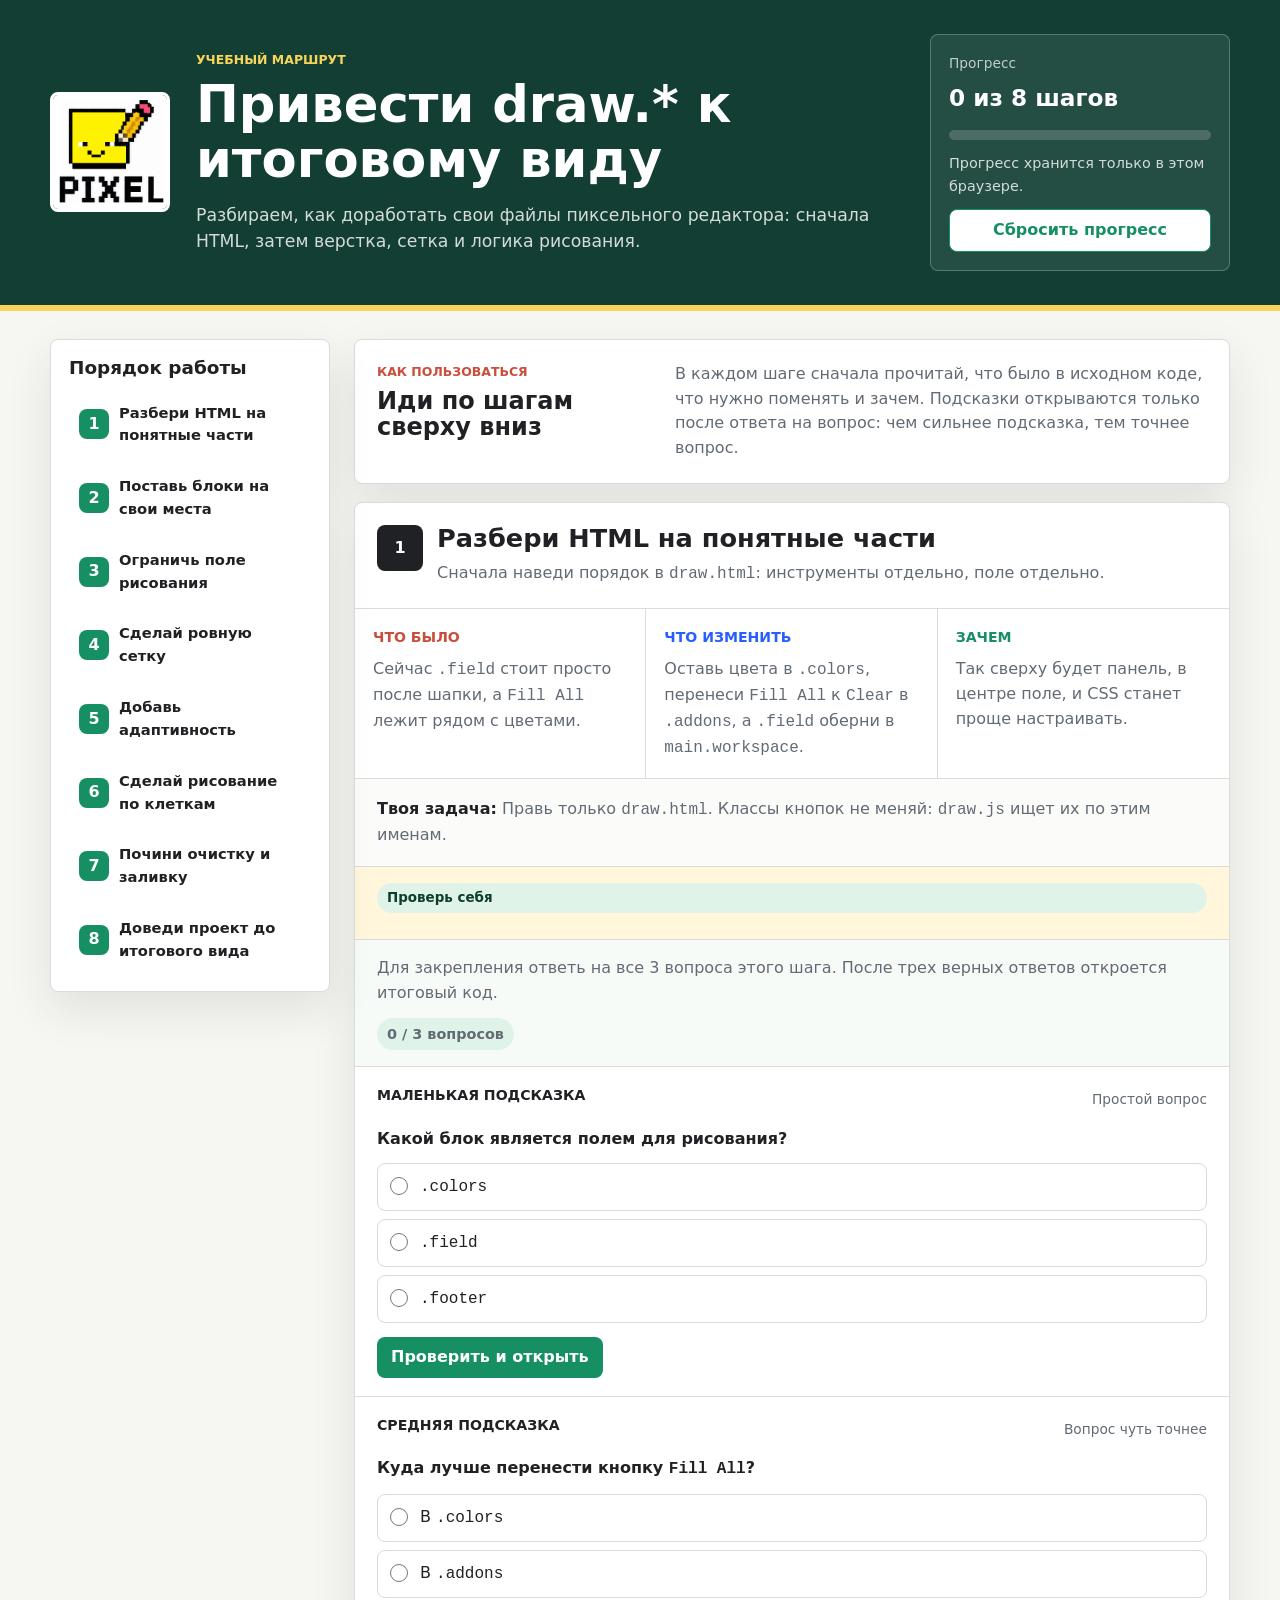
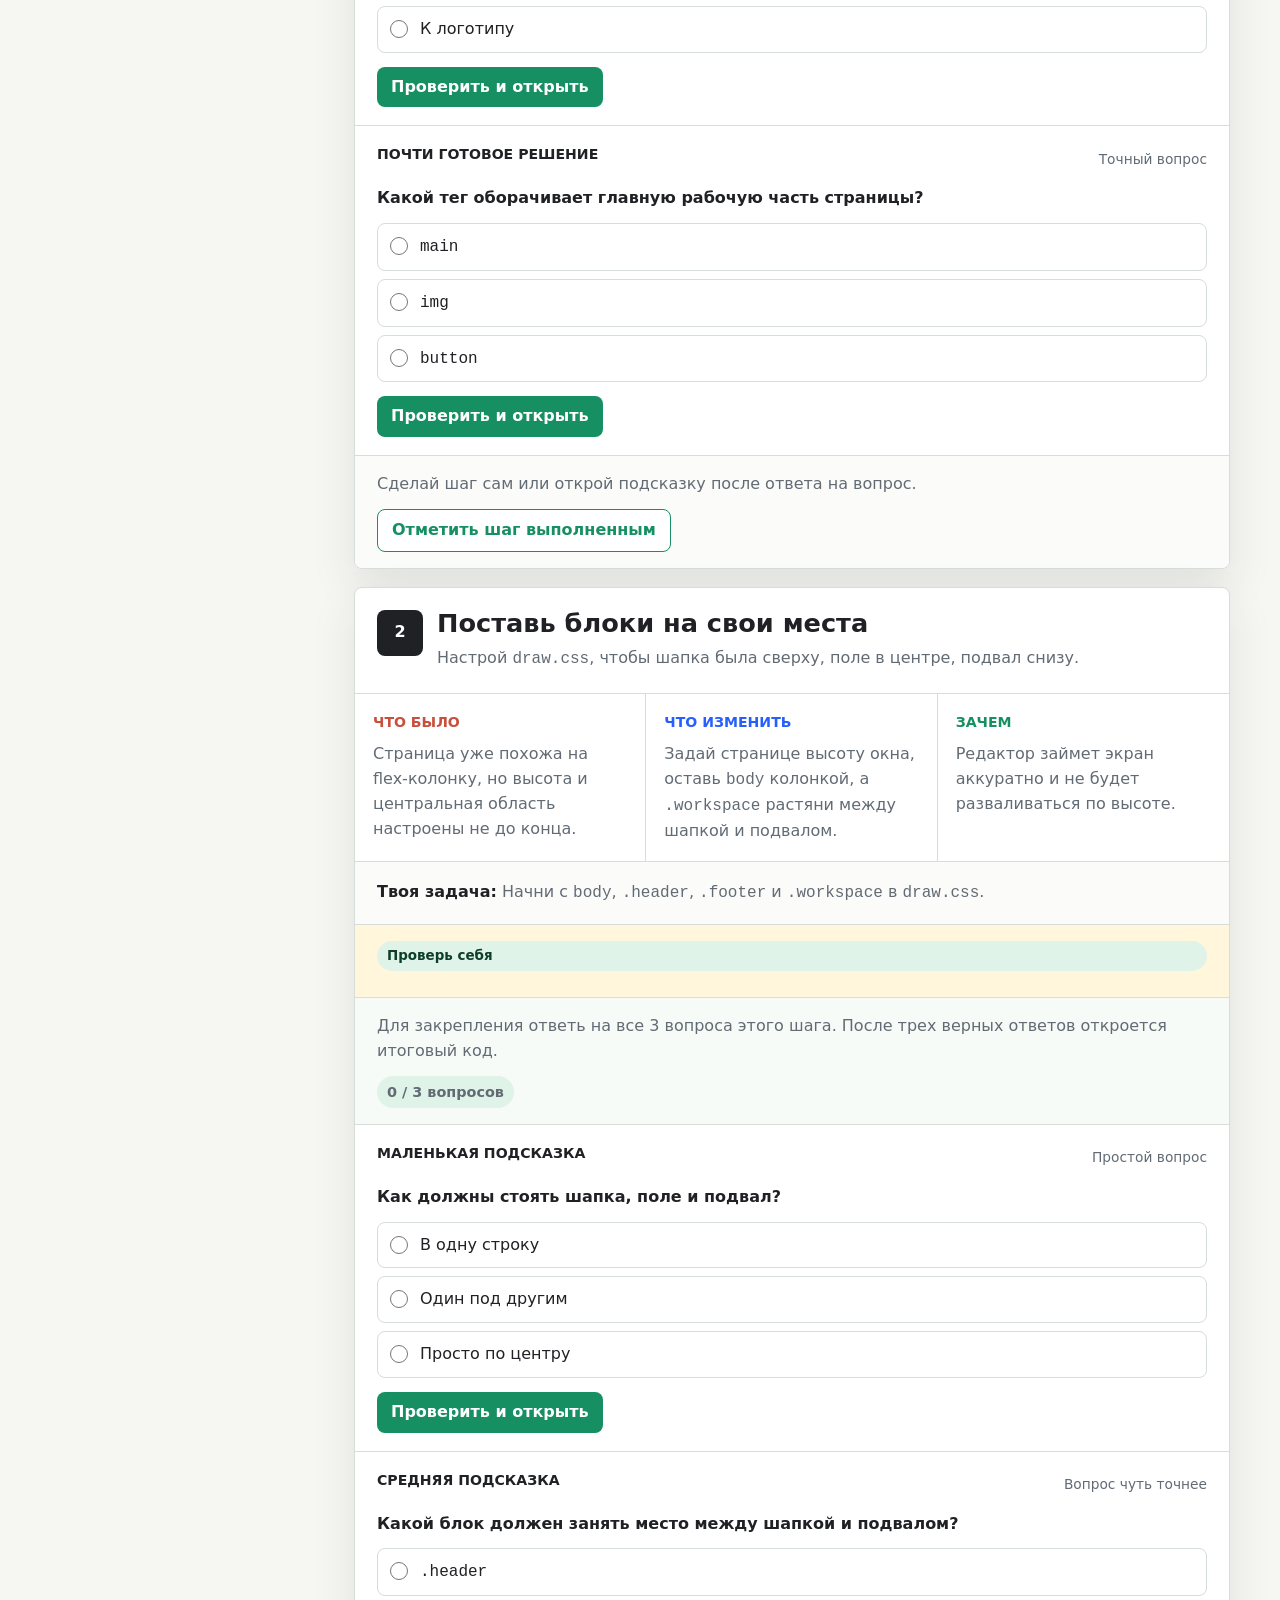
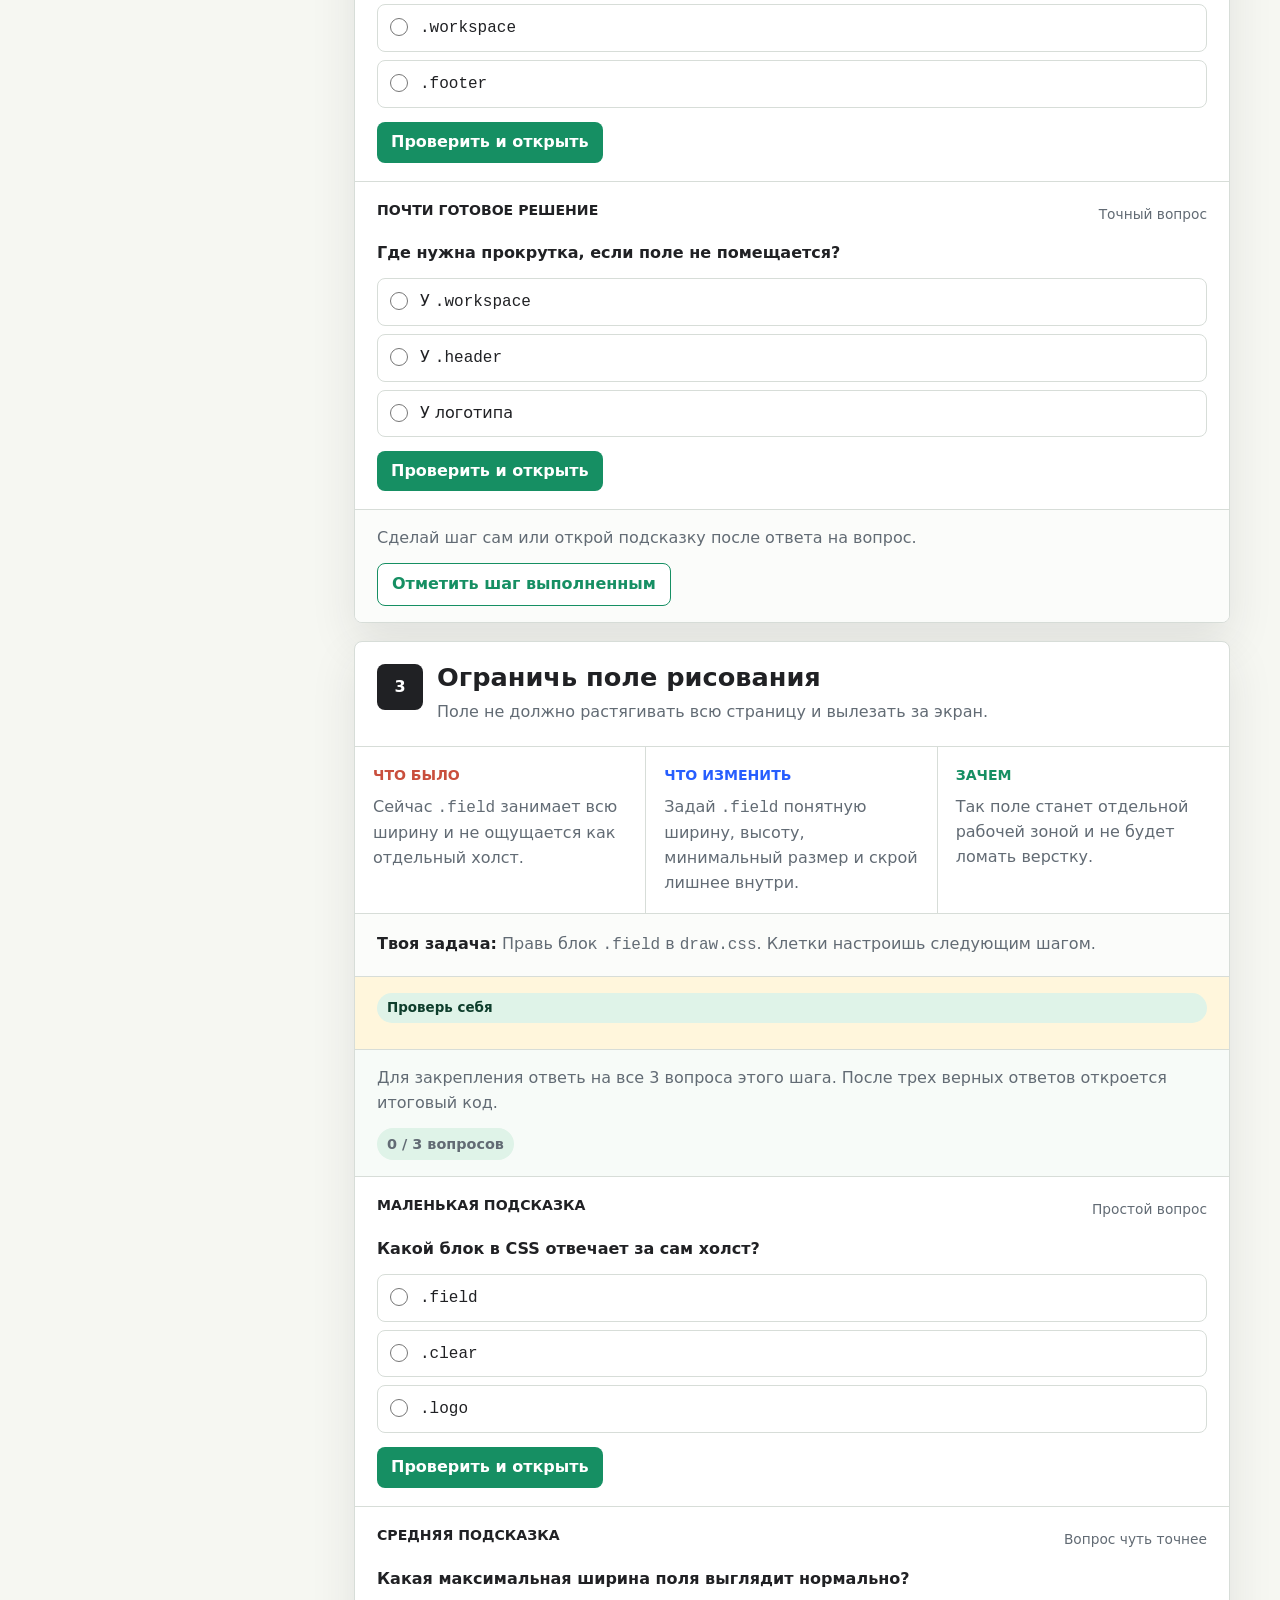
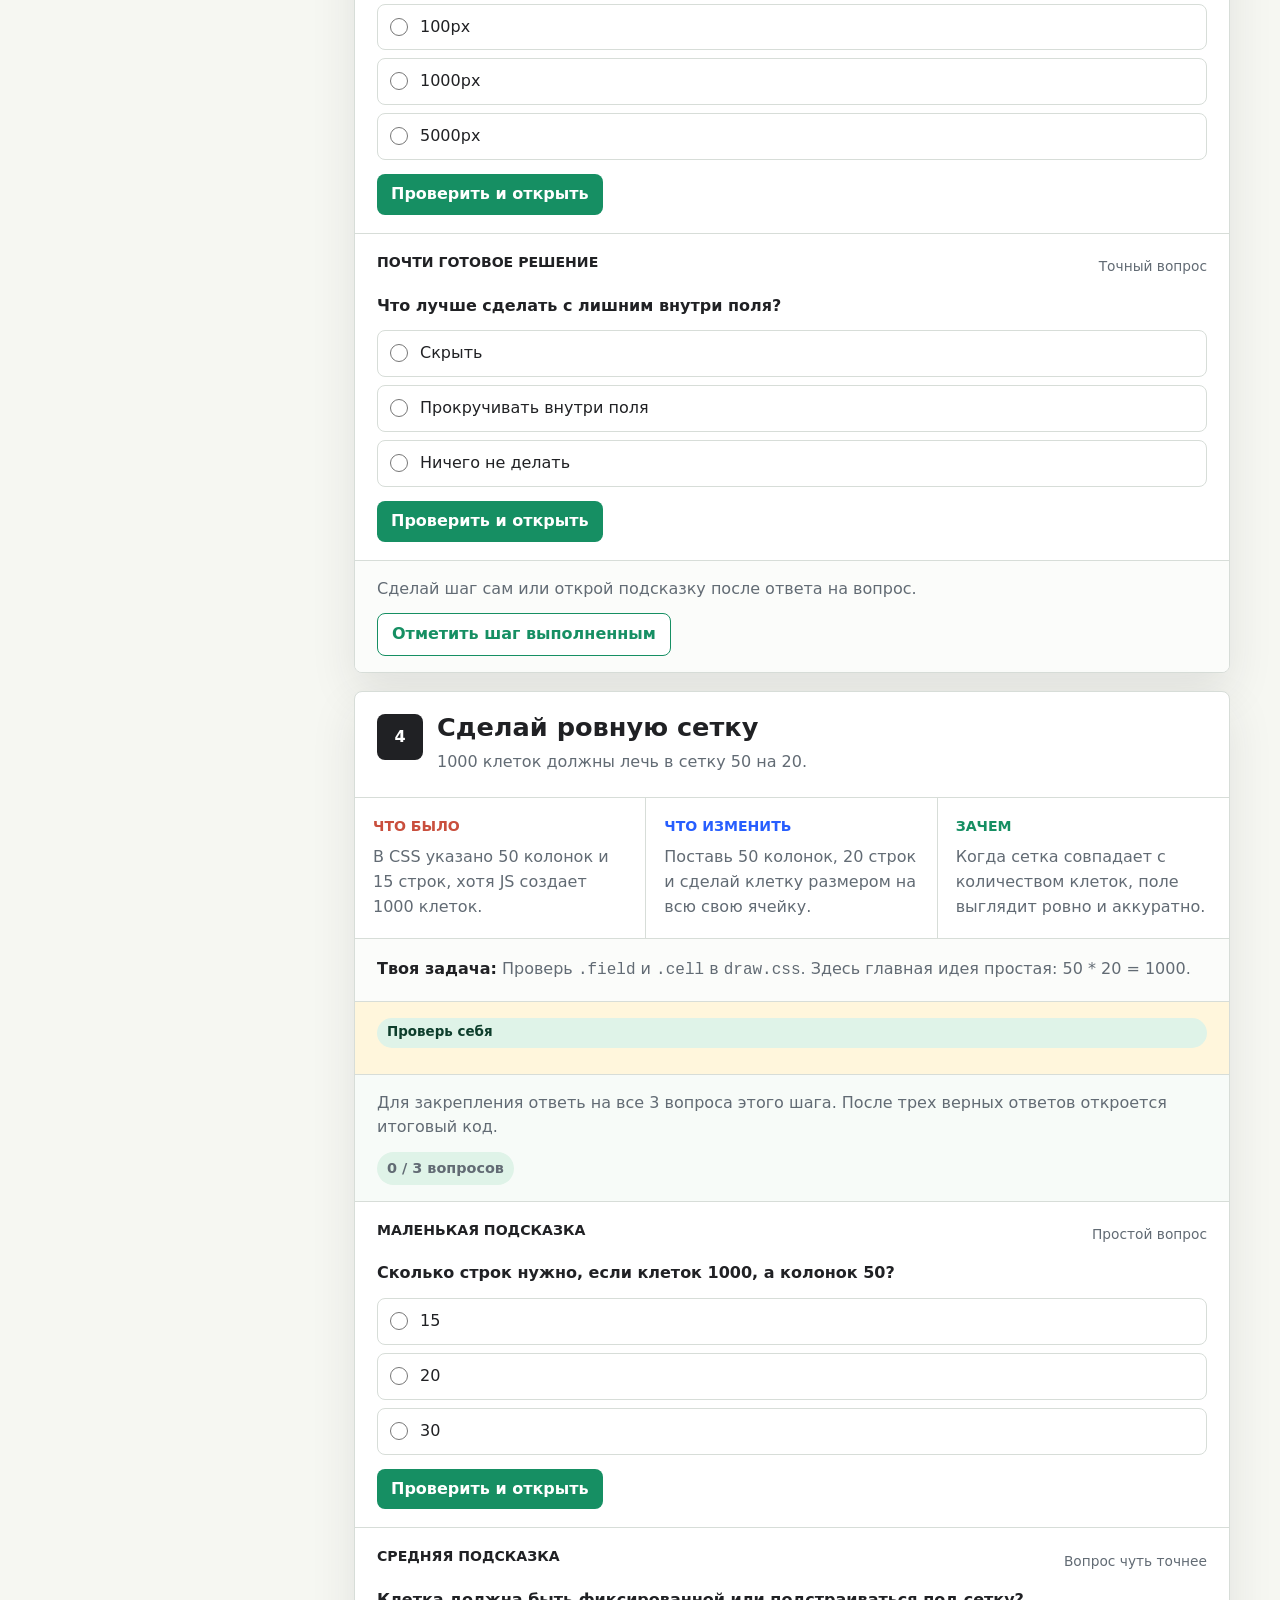
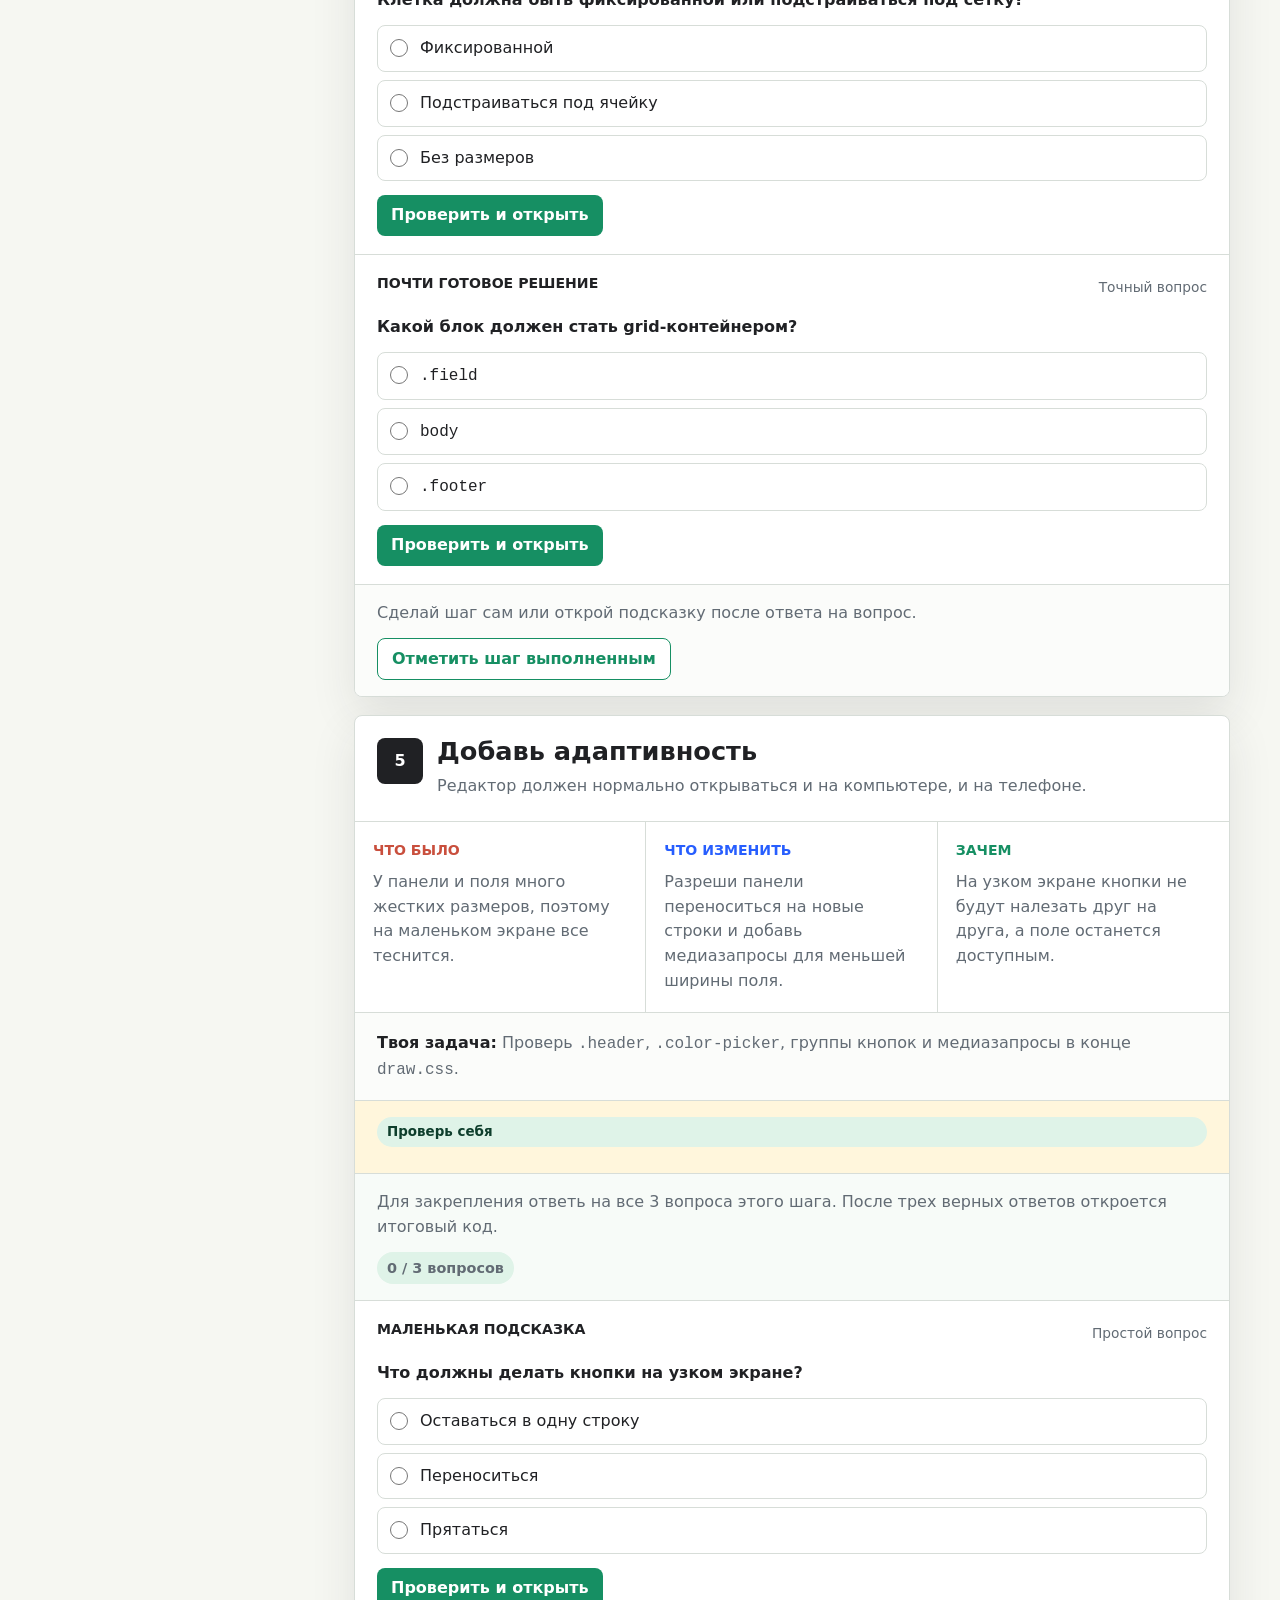
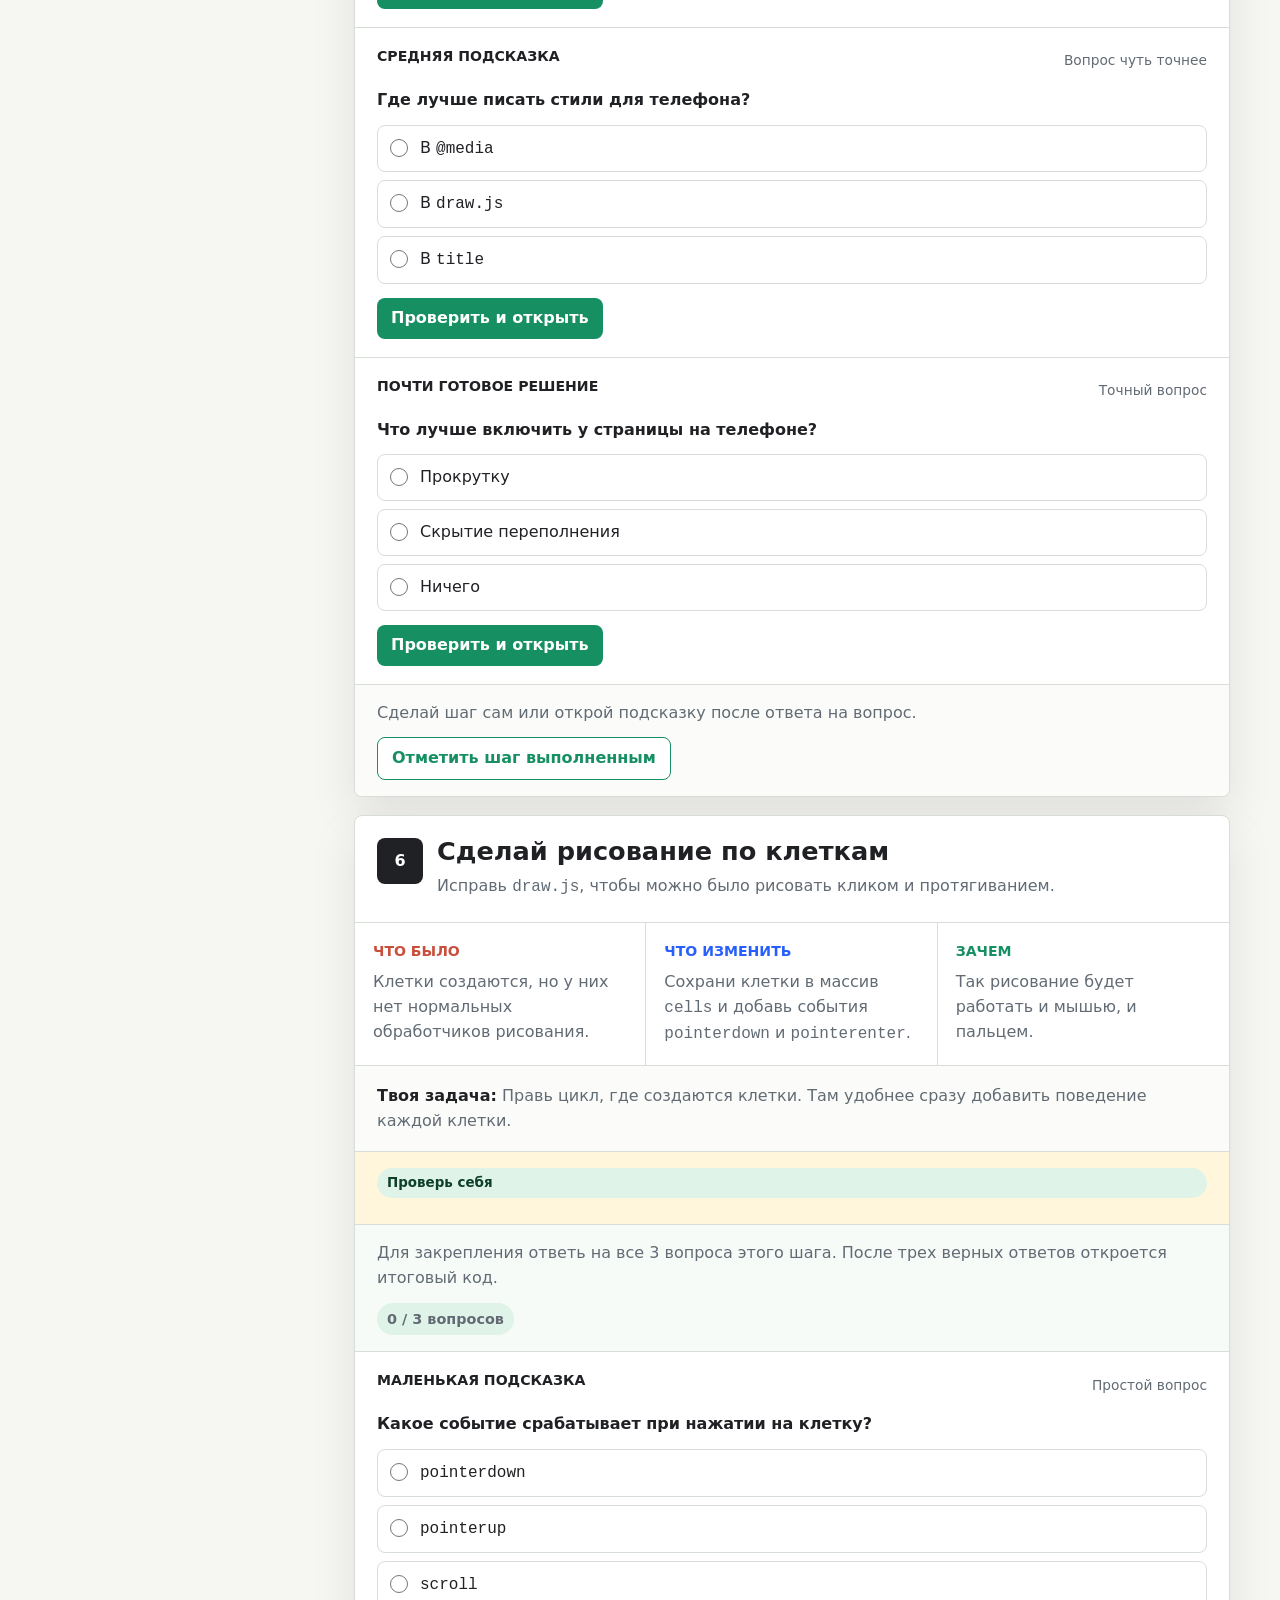
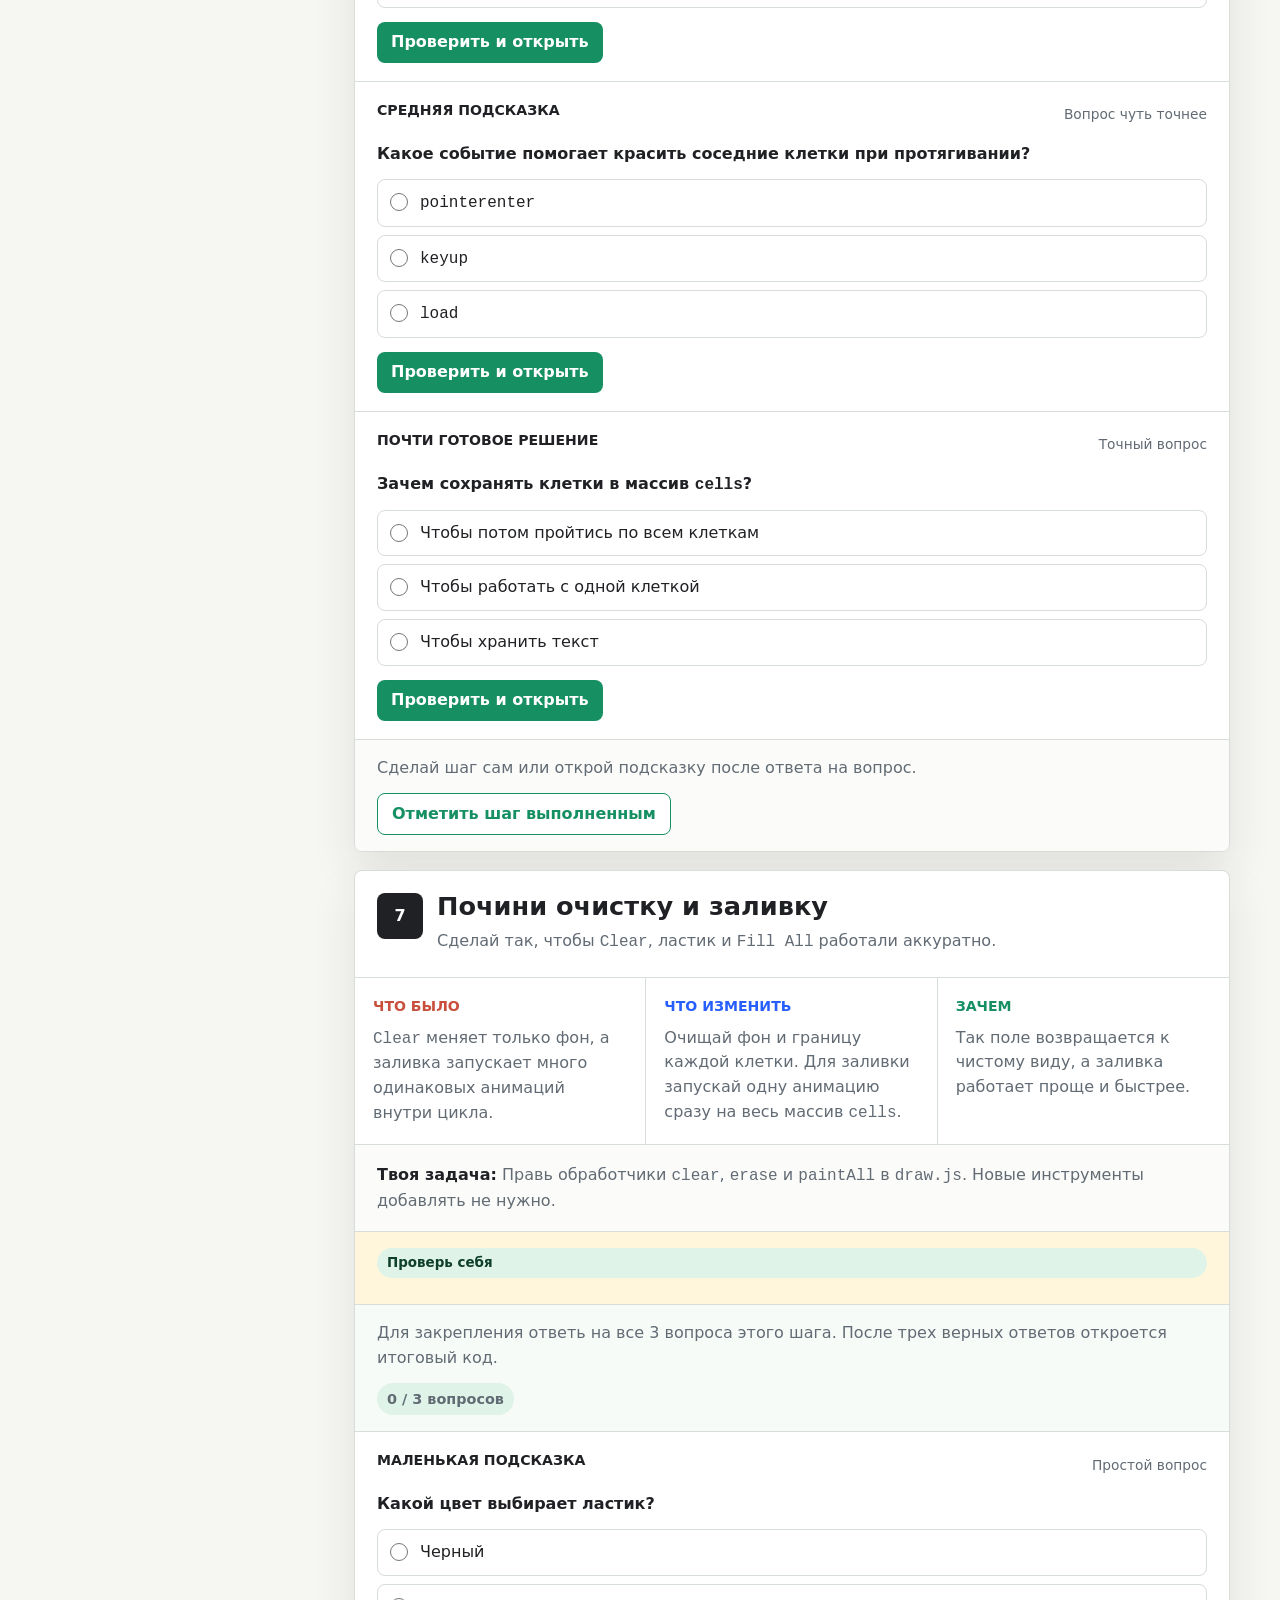
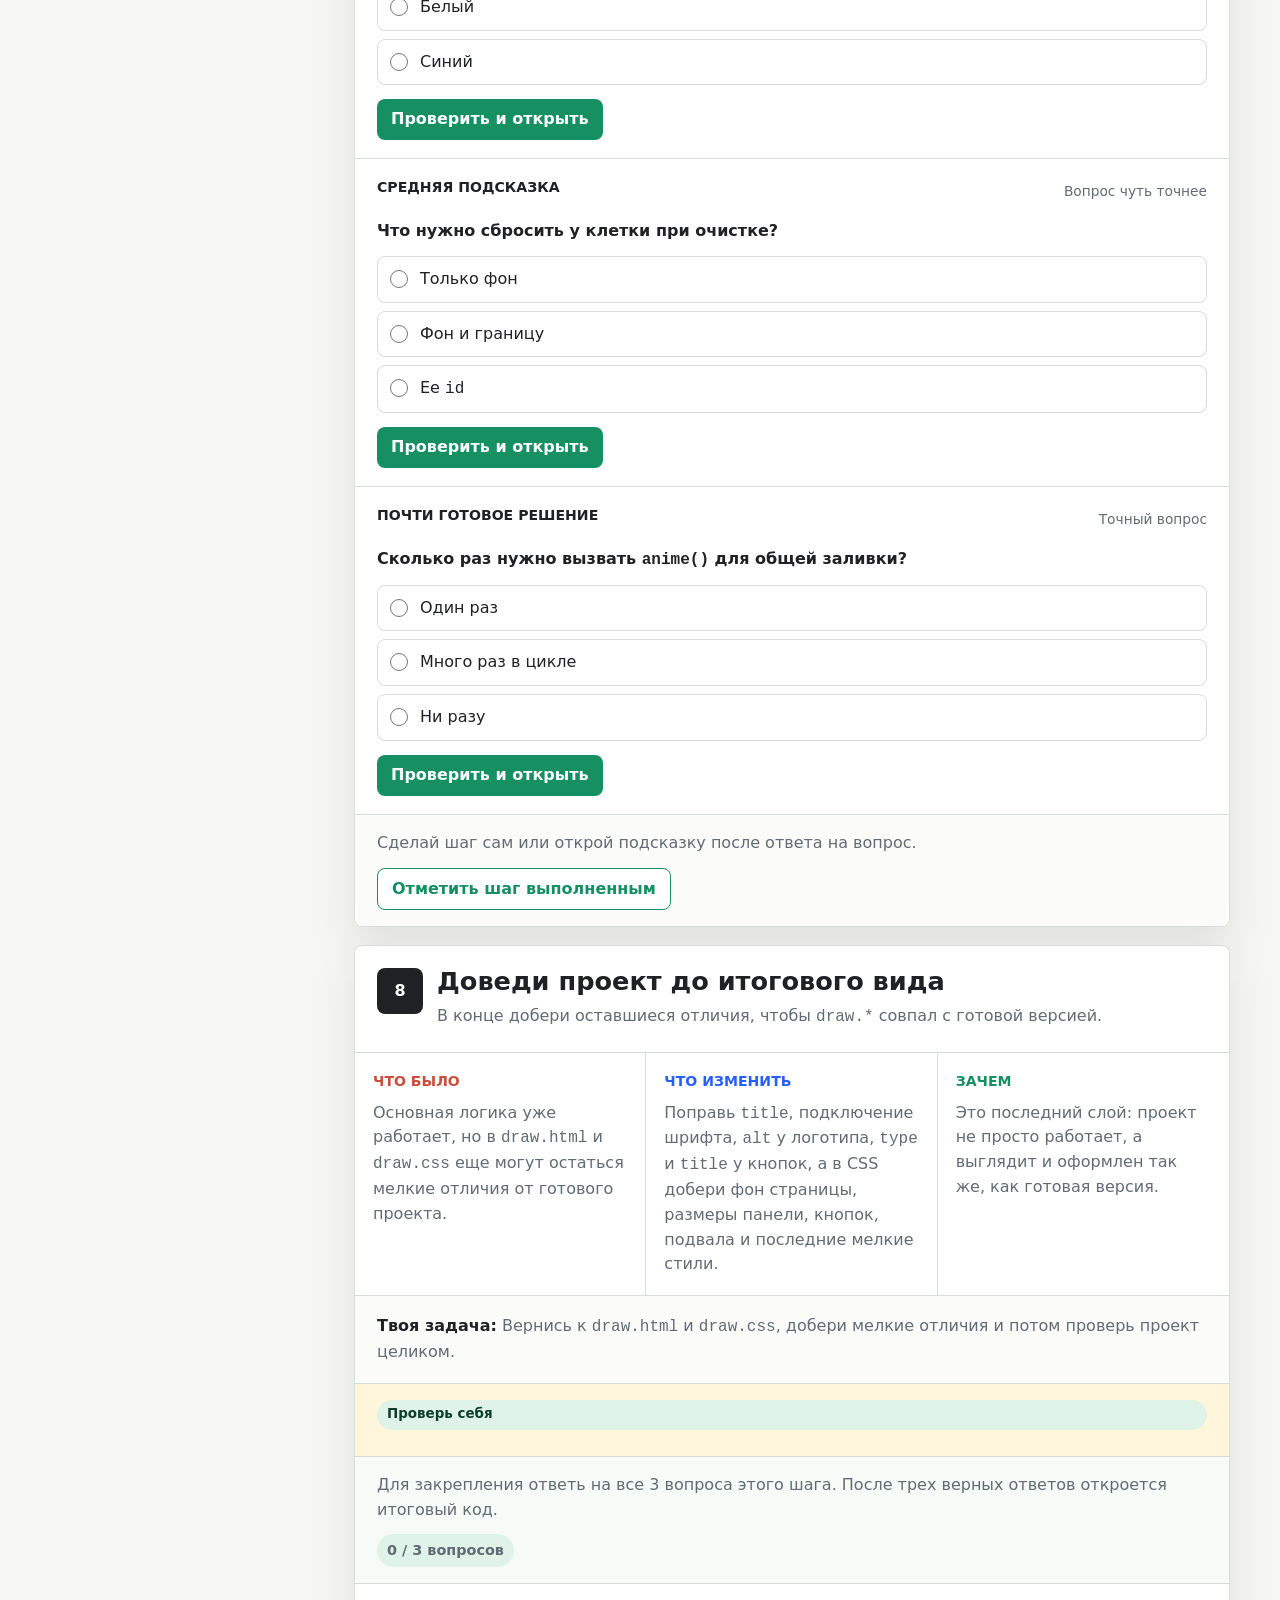
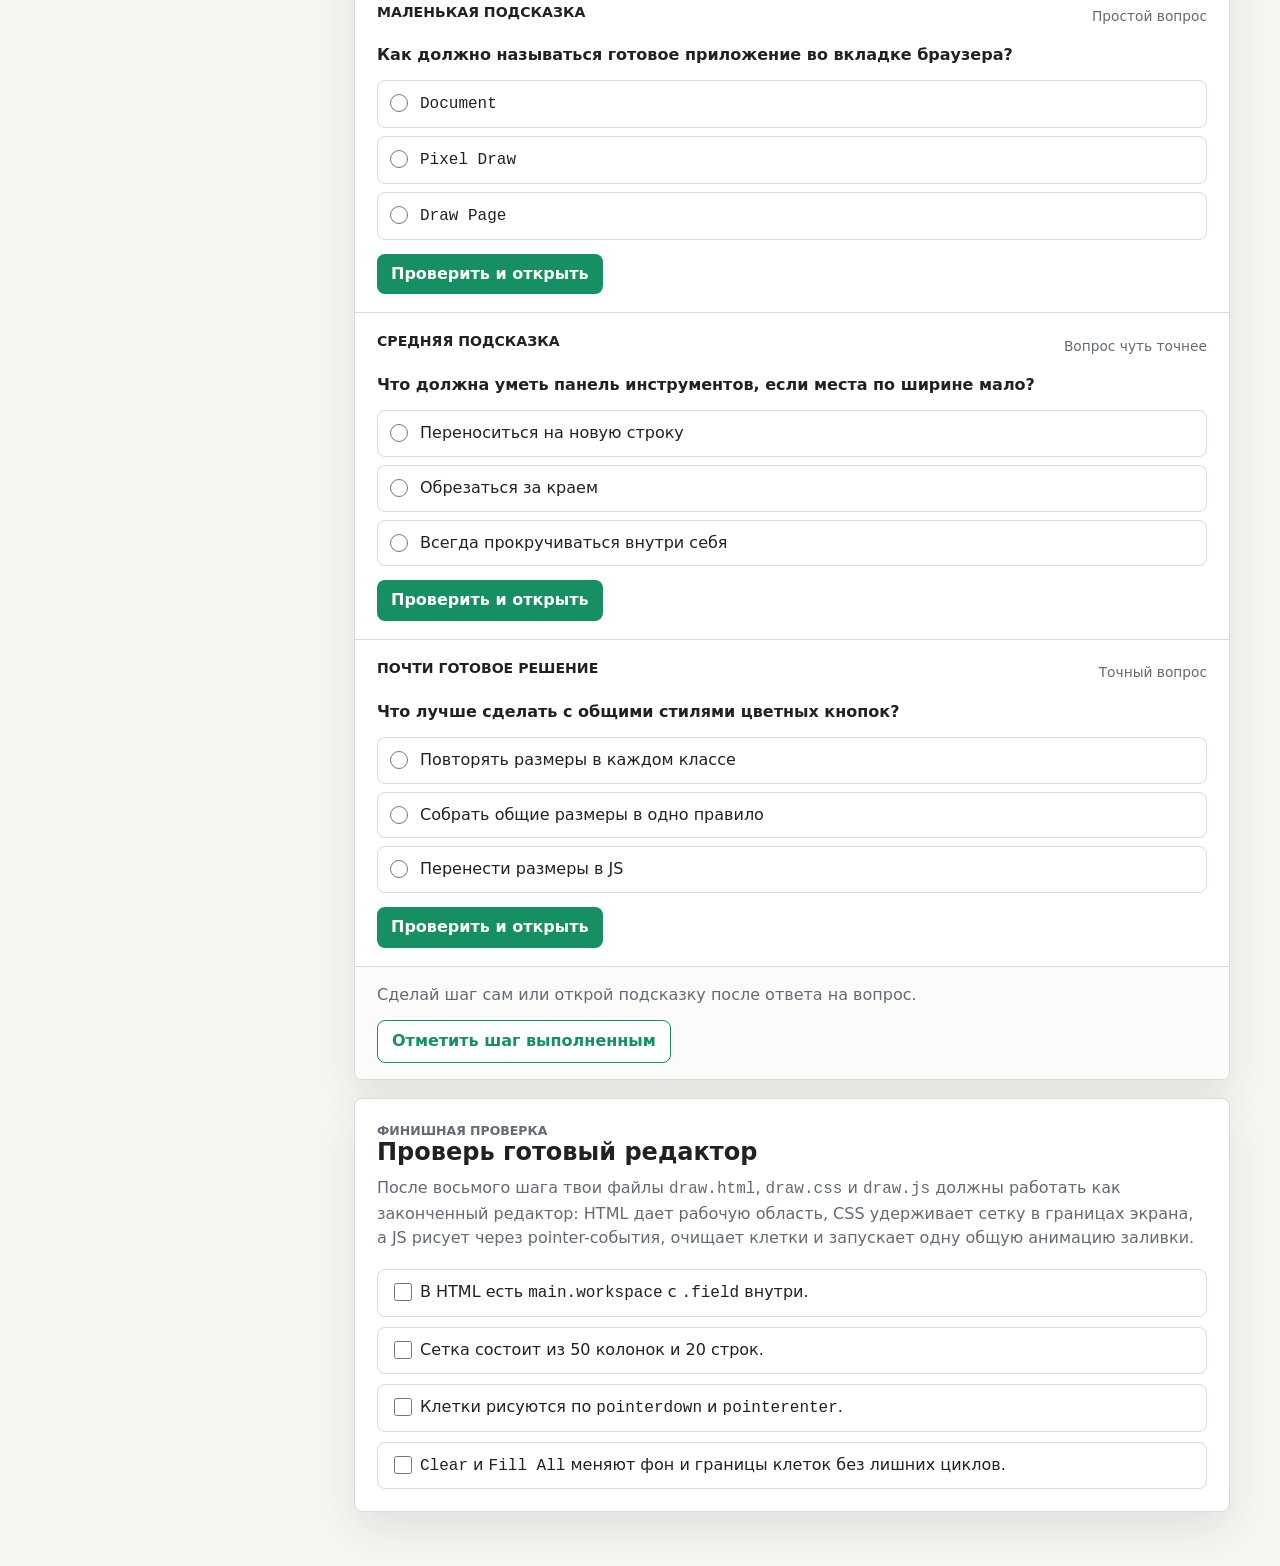
==== index.html @ 4b116f28 "first commit" ====
<!doctype html>
<html lang="ru">
  <head>
    <meta charset="UTF-8" />
    <meta name="viewport" content="width=device-width, initial-scale=1.0" />
    <title>Пошаговое обновление Pixel Draw</title>
    <link rel="stylesheet" href="style.css" />
  </head>
  <body>
    <header class="hero">
      <div class="hero__inner">
        <img class="hero__logo" src="images/Logo.png" alt="Pixel Draw" />

        <div class="hero__copy">
          <p class="eyebrow">Учебный маршрут</p>
          <h1>Привести draw.* к итоговому виду</h1>
          <p>
            Разбираем, как доработать свои файлы пиксельного редактора:
            сначала HTML, затем верстка, сетка и логика рисования.
          </p>
        </div>

        <div class="progress-card" aria-live="polite">
          <span class="progress-card__label">Прогресс</span>
          <strong id="progressText">0 из 8 шагов</strong>
          <div class="progress-bar" aria-hidden="true">
            <span id="progressBar"></span>
          </div>
          <p class="progress-card__note">
            Прогресс хранится только в этом браузере.
          </p>
          <button id="resetProgress" class="button button--ghost progress-card__button" type="button">
            Сбросить прогресс
          </button>
        </div>
      </div>
    </header>

    <main class="page">
      <aside class="route" aria-label="Навигация по шагам">
        <h2>Порядок работы</h2>
        <nav id="stepNav"></nav>
      </aside>

      <section class="lesson" aria-label="Пошаговая инструкция">
        <div class="intro">
          <div>
            <p class="eyebrow">Как пользоваться</p>
            <h2>Иди по шагам сверху вниз</h2>
          </div>
          <p>
            В каждом шаге сначала прочитай, что было в исходном коде, что нужно
            поменять и зачем. Подсказки открываются только после ответа на
            вопрос: чем сильнее подсказка, тем точнее вопрос.
          </p>
        </div>

        <div id="steps" class="steps"></div>

        <section class="finish" aria-labelledby="finish-title">
          <p class="eyebrow">Финишная проверка</p>
          <h2 id="finish-title">Проверь готовый редактор</h2>
          <p>
            После восьмого шага твои файлы <code>draw.html</code>,
            <code>draw.css</code> и <code>draw.js</code> должны работать как
            законченный редактор: HTML дает рабочую область, CSS удерживает
            сетку в границах экрана, а JS рисует через pointer-события,
            очищает клетки и запускает одну общую анимацию заливки.
          </p>

          <div class="checklist">
            <label><input type="checkbox" /><span>В HTML есть <code>main.workspace</code> с <code>.field</code> внутри.</span></label>
            <label><input type="checkbox" /><span>Сетка состоит из 50 колонок и 20 строк.</span></label>
            <label><input type="checkbox" /><span>Клетки рисуются по <code>pointerdown</code> и <code>pointerenter</code>.</span></label>
            <label><input type="checkbox" /><span><code>Clear</code> и <code>Fill All</code> меняют фон и границы клеток без лишних циклов.</span></label>
          </div>
        </section>
      </section>
    </main>

    <script src="script.js"></script>
  </body>
</html>
---- style.css ----
:root {
  color-scheme: light;
  --bg: #f6f7f2;
  --paper: #ffffff;
  --ink: #202124;
  --muted: #626b74;
  --line: #d7ddd8;
  --green: #168f63;
  --green-soft: #dff3e8;
  --blue: #275efe;
  --blue-soft: #e9efff;
  --coral: #c94f3d;
  --yellow: #f7d45c;
  --shadow: 0 18px 45px rgba(36, 44, 52, 0.1);
}

* {
  box-sizing: border-box;
}

html {
  scroll-behavior: smooth;
}

body {
  min-height: 100vh;
  margin: 0;
  color: var(--ink);
  background: var(--bg);
  font-family:
    Inter, system-ui, -apple-system, BlinkMacSystemFont, "Segoe UI", sans-serif;
  line-height: 1.55;
}

button,
input {
  font: inherit;
}

code,
pre {
  font-family:
    "SFMono-Regular", Consolas, "Liberation Mono", Menlo, monospace;
}

.hero {
  background: #123e33;
  color: #ffffff;
  border-bottom: 6px solid var(--yellow);
}

.hero__inner {
  width: min(1180px, calc(100% - 32px));
  min-height: 260px;
  margin: 0 auto;
  display: grid;
  grid-template-columns: auto minmax(0, 1fr) minmax(220px, 300px);
  gap: 26px;
  align-items: center;
  padding: 34px 0;
}

.hero__logo {
  width: 120px;
  height: 120px;
  display: block;
  object-fit: cover;
  border: 3px solid #ffffff;
  border-radius: 8px;
  background: #ffffff;
}

.hero__copy h1,
.intro h2,
.finish h2,
.route h2,
.step h2 {
  margin: 0;
  line-height: 1.08;
  letter-spacing: 0;
}

.hero__copy h1 {
  max-width: 760px;
  font-size: clamp(2.25rem, 4vw, 4.25rem);
}

.hero__copy p:last-child {
  max-width: 740px;
  margin: 14px 0 0;
  color: rgba(255, 255, 255, 0.82);
  font-size: 1.08rem;
}

.eyebrow {
  margin: 0 0 8px;
  color: var(--coral);
  font-size: 0.78rem;
  font-weight: 800;
  letter-spacing: 0;
  text-transform: uppercase;
}

.hero .eyebrow {
  color: var(--yellow);
}

.progress-card {
  padding: 18px;
  border: 1px solid rgba(255, 255, 255, 0.24);
  border-radius: 8px;
  background: rgba(255, 255, 255, 0.08);
}

.progress-card__label {
  display: block;
  margin-bottom: 6px;
  color: rgba(255, 255, 255, 0.72);
  font-size: 0.86rem;
}

.progress-card strong {
  display: block;
  font-size: 1.45rem;
}

.progress-card__note {
  margin: 12px 0 0;
  color: rgba(255, 255, 255, 0.8);
  font-size: 0.9rem;
}

.progress-card__button {
  width: 100%;
  margin-top: 12px;
  color: #ffffff;
  border-color: rgba(255, 255, 255, 0.4);
  background: transparent;
}

.progress-card__button:hover,
.progress-card__button:focus-visible {
  border-color: #ffffff;
}

.progress-bar {
  height: 10px;
  margin-top: 14px;
  overflow: hidden;
  border-radius: 999px;
  background: rgba(255, 255, 255, 0.18);
}

.progress-bar span {
  display: block;
  width: 0;
  height: 100%;
  border-radius: inherit;
  background: var(--yellow);
  transition: width 220ms ease;
}

.page {
  width: min(1180px, calc(100% - 32px));
  margin: 28px auto 54px;
  display: grid;
  grid-template-columns: 280px minmax(0, 1fr);
  gap: 24px;
  align-items: start;
}

.route {
  position: sticky;
  top: 18px;
  padding: 18px;
  border: 1px solid var(--line);
  border-radius: 8px;
  background: var(--paper);
  box-shadow: var(--shadow);
}

.route h2 {
  font-size: 1.15rem;
}

.route nav {
  display: grid;
  gap: 8px;
  margin-top: 14px;
}

.route a {
  display: grid;
  grid-template-columns: 30px 1fr;
  gap: 10px;
  align-items: center;
  padding: 9px;
  color: var(--ink);
  text-decoration: none;
  border: 1px solid transparent;
  border-radius: 8px;
}

.route a:hover,
.route a:focus-visible,
.route a.is-active {
  border-color: var(--green);
  background: var(--green-soft);
  outline: none;
}

.route a.is-done {
  color: var(--green);
}

.route__num {
  width: 30px;
  height: 30px;
  display: grid;
  place-items: center;
  color: #ffffff;
  border-radius: 8px;
  background: var(--green);
  font-weight: 800;
}

.route__title {
  min-width: 0;
  font-size: 0.92rem;
  font-weight: 700;
}

.lesson {
  display: grid;
  gap: 18px;
}

.intro,
.finish,
.step {
  border: 1px solid var(--line);
  border-radius: 8px;
  background: var(--paper);
  box-shadow: var(--shadow);
}

.intro {
  display: grid;
  grid-template-columns: minmax(180px, 280px) minmax(0, 1fr);
  gap: 18px;
  align-items: start;
  padding: 22px;
}

.intro p:last-child,
.finish p {
  margin: 0;
  color: var(--muted);
}

.steps {
  display: grid;
  gap: 18px;
}

.step {
  scroll-margin-top: 18px;
  overflow: hidden;
}

.step__header {
  display: grid;
  grid-template-columns: auto minmax(0, 1fr);
  gap: 14px;
  padding: 22px;
  border-bottom: 1px solid var(--line);
}

.step__number {
  width: 46px;
  height: 46px;
  display: grid;
  place-items: center;
  color: #ffffff;
  border-radius: 8px;
  background: var(--ink);
  font-weight: 900;
}

.step h2 {
  font-size: clamp(1.35rem, 2vw, 1.9rem);
}

.step__goal {
  margin: 8px 0 0;
  color: var(--muted);
}

.flow {
  display: grid;
  grid-template-columns: repeat(3, minmax(0, 1fr));
  border-bottom: 1px solid var(--line);
}

.flow__item {
  padding: 18px;
  border-right: 1px solid var(--line);
}

.flow__item:last-child {
  border-right: 0;
}

.flow__item h3,
.hint h3 {
  margin: 0 0 8px;
  font-size: 0.88rem;
  text-transform: uppercase;
  letter-spacing: 0;
}

.flow__item p {
  margin: 0;
  color: var(--muted);
}

.flow__item:nth-child(1) h3 {
  color: var(--coral);
}

.flow__item:nth-child(2) h3 {
  color: var(--blue);
}

.flow__item:nth-child(3) h3 {
  color: var(--green);
}

.task {
  padding: 18px 22px;
  border-bottom: 1px solid var(--line);
  background: #fbfcfa;
}

.task strong {
  color: var(--ink);
}

.task p {
  margin: 0;
  color: var(--muted);
}

.practice {
  display: flex;
  gap: 12px;
  align-items: center;
  justify-content: space-between;
  flex-wrap: wrap;
  padding: 16px 22px;
  border-bottom: 1px solid var(--line);
  background: #f7fbf8;
}

.practice.is-highlighted {
  box-shadow: inset 0 0 0 2px rgba(39, 94, 254, 0.25);
  background: #eef4ff;
}

.practice p {
  margin: 0;
  color: var(--muted);
}

.practice__count {
  min-height: 32px;
  padding: 5px 10px;
  border-radius: 999px;
  color: #0e3e2c;
  background: var(--green-soft);
  font-size: 0.9rem;
  font-weight: 800;
}

.step__checkin {
  display: grid;
  gap: 10px;
  padding: 16px 22px;
  border-bottom: 1px solid var(--line);
  background: #fff6dc;
}

.step__checkin p {
  margin: 0;
  color: #4d4320;
}

.step__checkin.is-highlighted {
  box-shadow: inset 0 0 0 2px rgba(201, 79, 61, 0.28);
}

.hints {
  display: grid;
  gap: 0;
}

.hint {
  padding: 18px 22px;
  border-bottom: 1px solid var(--line);
}

.hint:last-child {
  border-bottom: 0;
}

.hint.is-solved {
  background: #fcfffd;
}

.hint__top {
  display: flex;
  gap: 12px;
  align-items: center;
  justify-content: space-between;
  margin-bottom: 12px;
}

.hint__level {
  display: inline-flex;
  align-items: center;
  min-height: 30px;
  padding: 4px 10px;
  border-radius: 999px;
  color: #0e3e2c;
  background: var(--green-soft);
  font-size: 0.84rem;
  font-weight: 800;
}

.hint__difficulty {
  color: var(--muted);
  font-size: 0.86rem;
}

.question {
  margin: 0 0 12px;
  font-weight: 800;
}

.options {
  display: grid;
  gap: 8px;
  margin: 0 0 14px;
}

.option {
  display: grid;
  grid-template-columns: 20px 1fr;
  gap: 10px;
  align-items: start;
  padding: 10px 12px;
  border: 1px solid var(--line);
  border-radius: 8px;
  background: #ffffff;
  cursor: pointer;
}

.option:hover {
  border-color: var(--green);
}

.option input {
  width: 18px;
  height: 18px;
  margin: 3px 0 0;
  accent-color: var(--green);
}

.hint__actions {
  display: flex;
  gap: 12px;
  align-items: center;
  flex-wrap: wrap;
}

.button {
  min-height: 40px;
  padding: 8px 14px;
  color: #ffffff;
  border: 0;
  border-radius: 8px;
  background: var(--green);
  cursor: pointer;
  font-weight: 800;
}

.button:hover,
.button:focus-visible {
  background: #0f744f;
  outline: 3px solid rgba(22, 143, 99, 0.2);
}

.button--ghost {
  color: var(--green);
  border: 1px solid var(--green);
  background: #ffffff;
}

.button--ghost:hover,
.button--ghost:focus-visible {
  color: #ffffff;
}

.feedback {
  margin: 0;
  color: var(--muted);
  font-size: 0.94rem;
}

.feedback.is-ok {
  color: var(--green);
  font-weight: 800;
}

.feedback.is-error {
  color: var(--coral);
  font-weight: 800;
}

.hint__body,
.step__result,
.step__recap {
  word-break: break-word;
}

.hint__body {
  margin-top: 14px;
  padding: 14px;
  border-left: 4px solid var(--green);
  background: var(--green-soft);
}

.hint__body p {
  margin: 0 0 10px;
}

.hint__body p:last-child {
  margin-bottom: 0;
}

.hint__body code {
  padding: 1px 4px;
  border-radius: 4px;
  background: rgba(255, 255, 255, 0.8);
}

.hint__body pre,
.step__result pre {
  color: #f7faf8;
  background: #16201c;
}

.hint__body pre code,
.step__result pre code {
  padding: 0;
  color: inherit;
  background: transparent;
}

pre {
  max-width: 100%;
  margin: 12px 0 0;
  padding: 14px;
  overflow: auto;
  color: #f7faf8;
  border-radius: 8px;
  background: #16201c;
  line-height: 1.45;
}

pre code {
  padding: 0;
  background: transparent;
}

.step__result {
  padding: 18px 22px;
  border-top: 1px solid var(--line);
  background: #f5faf7;
}

.step__result-head {
  display: grid;
  gap: 8px;
  margin-bottom: 14px;
}

.step__result-head p,
.step__result-note {
  margin: 0;
  color: var(--muted);
}

.result-grid {
  display: grid;
  grid-template-columns: repeat(2, minmax(0, 1fr));
  gap: 14px;
}

.result-card {
  min-width: 0;
  padding: 14px;
  border: 1px solid var(--line);
  border-radius: 8px;
  background: #ffffff;
}

.result-card h3 {
  margin: 0;
  font-size: 0.95rem;
}

.step__result-note {
  margin-top: 14px;
}

.step__footer {
  display: flex;
  gap: 12px;
  align-items: center;
  justify-content: space-between;
  flex-wrap: wrap;
  padding: 16px 22px;
  border-top: 1px solid var(--line);
  background: #fbfcfa;
}

.step__status {
  margin: 0;
  color: var(--muted);
}

.step__footer-copy {
  display: grid;
  gap: 10px;
}

.step__recap {
  padding: 12px 14px;
  border-left: 4px solid var(--blue);
  background: var(--blue-soft);
}

.step__recap p {
  margin: 8px 0 0;
  color: var(--ink);
}

.step.is-done .step__number {
  background: var(--green);
}

.finish {
  padding: 22px;
}

.finish h2 {
  margin-bottom: 10px;
}

.checklist {
  display: grid;
  gap: 10px;
  margin-top: 18px;
}

.checklist label {
  display: grid;
  grid-template-columns: 20px 1fr;
  gap: 10px;
  align-items: start;
  padding: 10px 12px;
  border: 1px solid var(--line);
  border-radius: 8px;
  background: #ffffff;
}

.checklist label span {
  min-width: 0;
}

.checklist input {
  width: 18px;
  height: 18px;
  margin-top: 3px;
  accent-color: var(--green);
}

@media (max-width: 980px) {
  .hero__inner {
    grid-template-columns: auto minmax(0, 1fr);
  }

  .progress-card {
    grid-column: 1 / -1;
  }

  .page {
    grid-template-columns: 1fr;
  }

  .route {
    position: static;
  }

  .route nav {
    grid-template-columns: repeat(2, minmax(0, 1fr));
  }
}

@media (max-width: 720px) {
  .hero__inner {
    width: min(100% - 24px, 1180px);
    grid-template-columns: 1fr;
    gap: 16px;
    min-height: 0;
    padding: 24px 0;
  }

  .hero__logo {
    width: 90px;
    height: 90px;
  }

  .page {
    width: min(100% - 24px, 1180px);
    margin-top: 18px;
  }

  .route nav,
  .intro,
  .flow,
  .result-grid {
    grid-template-columns: 1fr;
  }

  .flow__item {
    border-right: 0;
    border-bottom: 1px solid var(--line);
  }

  .flow__item:last-child {
    border-bottom: 0;
  }

  .step__header {
    grid-template-columns: 1fr;
  }

  .hint__top,
  .step__footer,
  .practice {
    align-items: flex-start;
    flex-direction: column;
  }

  .button {
    width: 100%;
  }
}
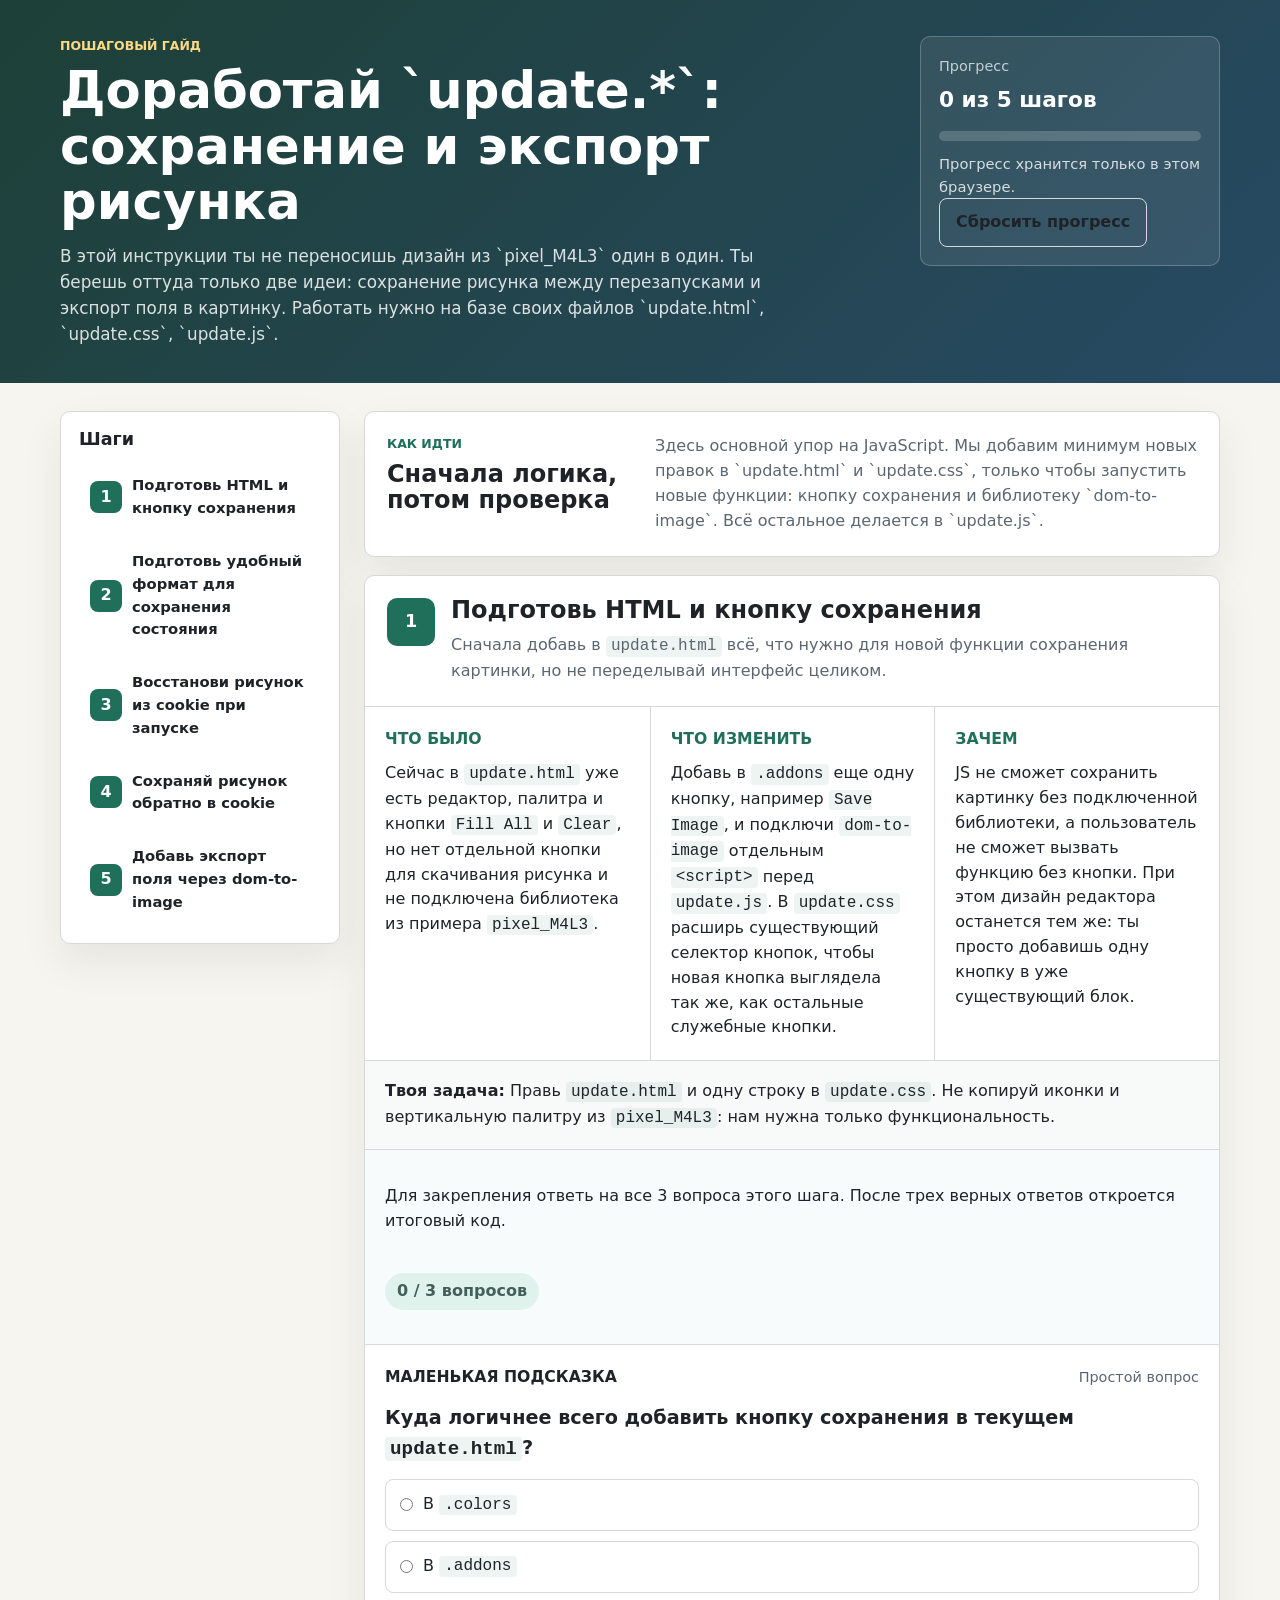
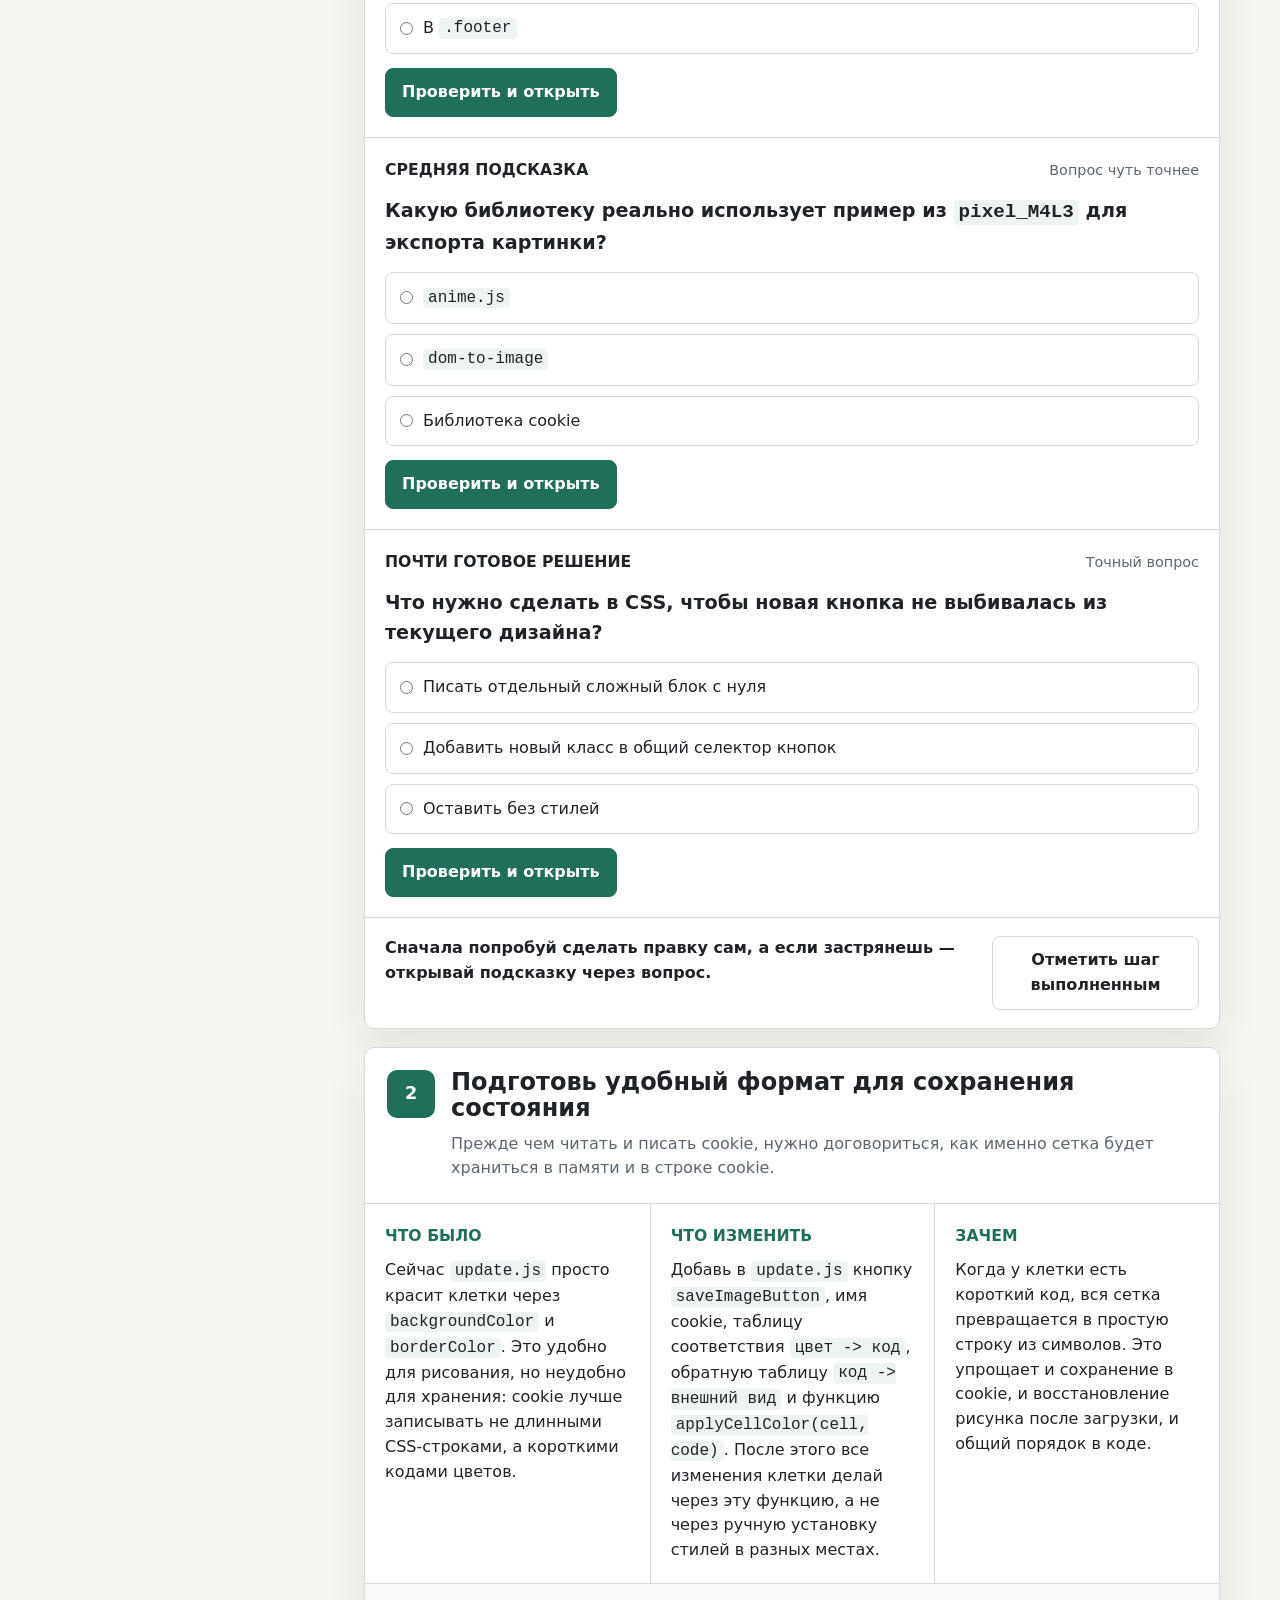
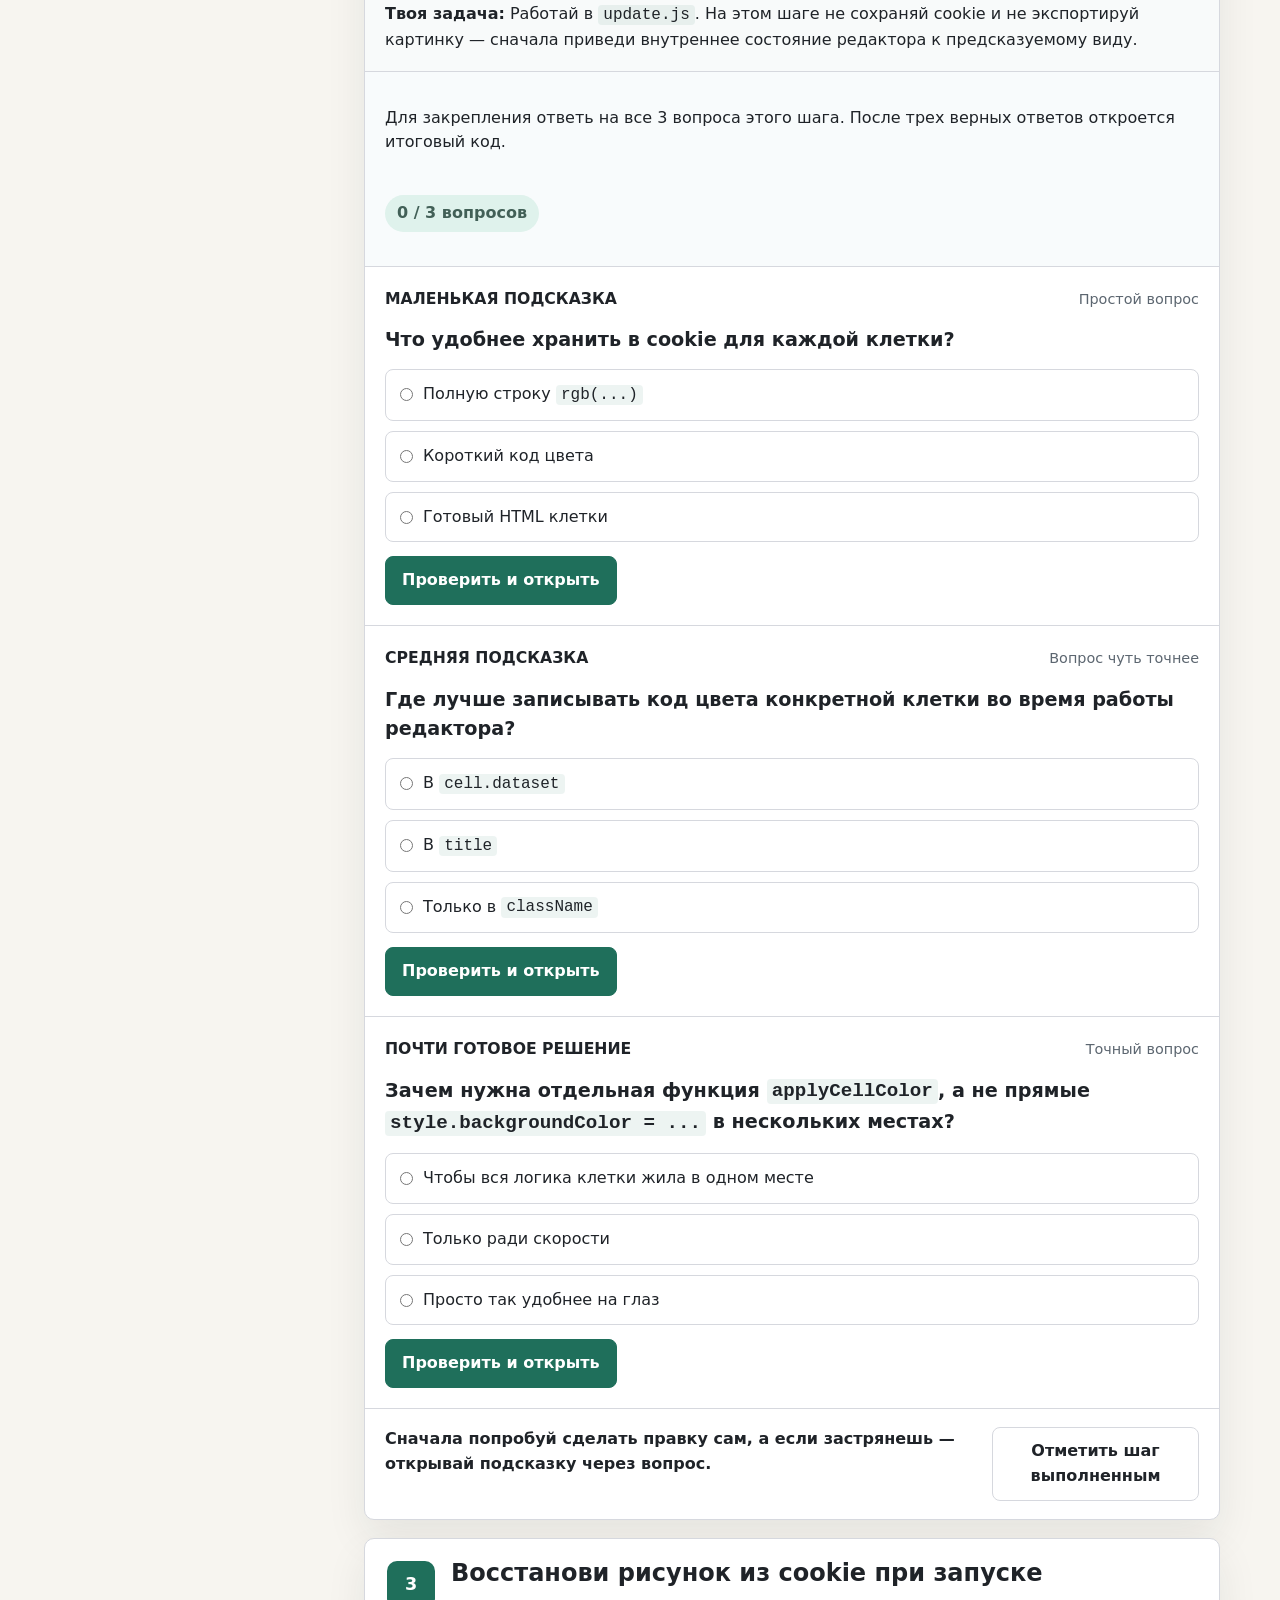
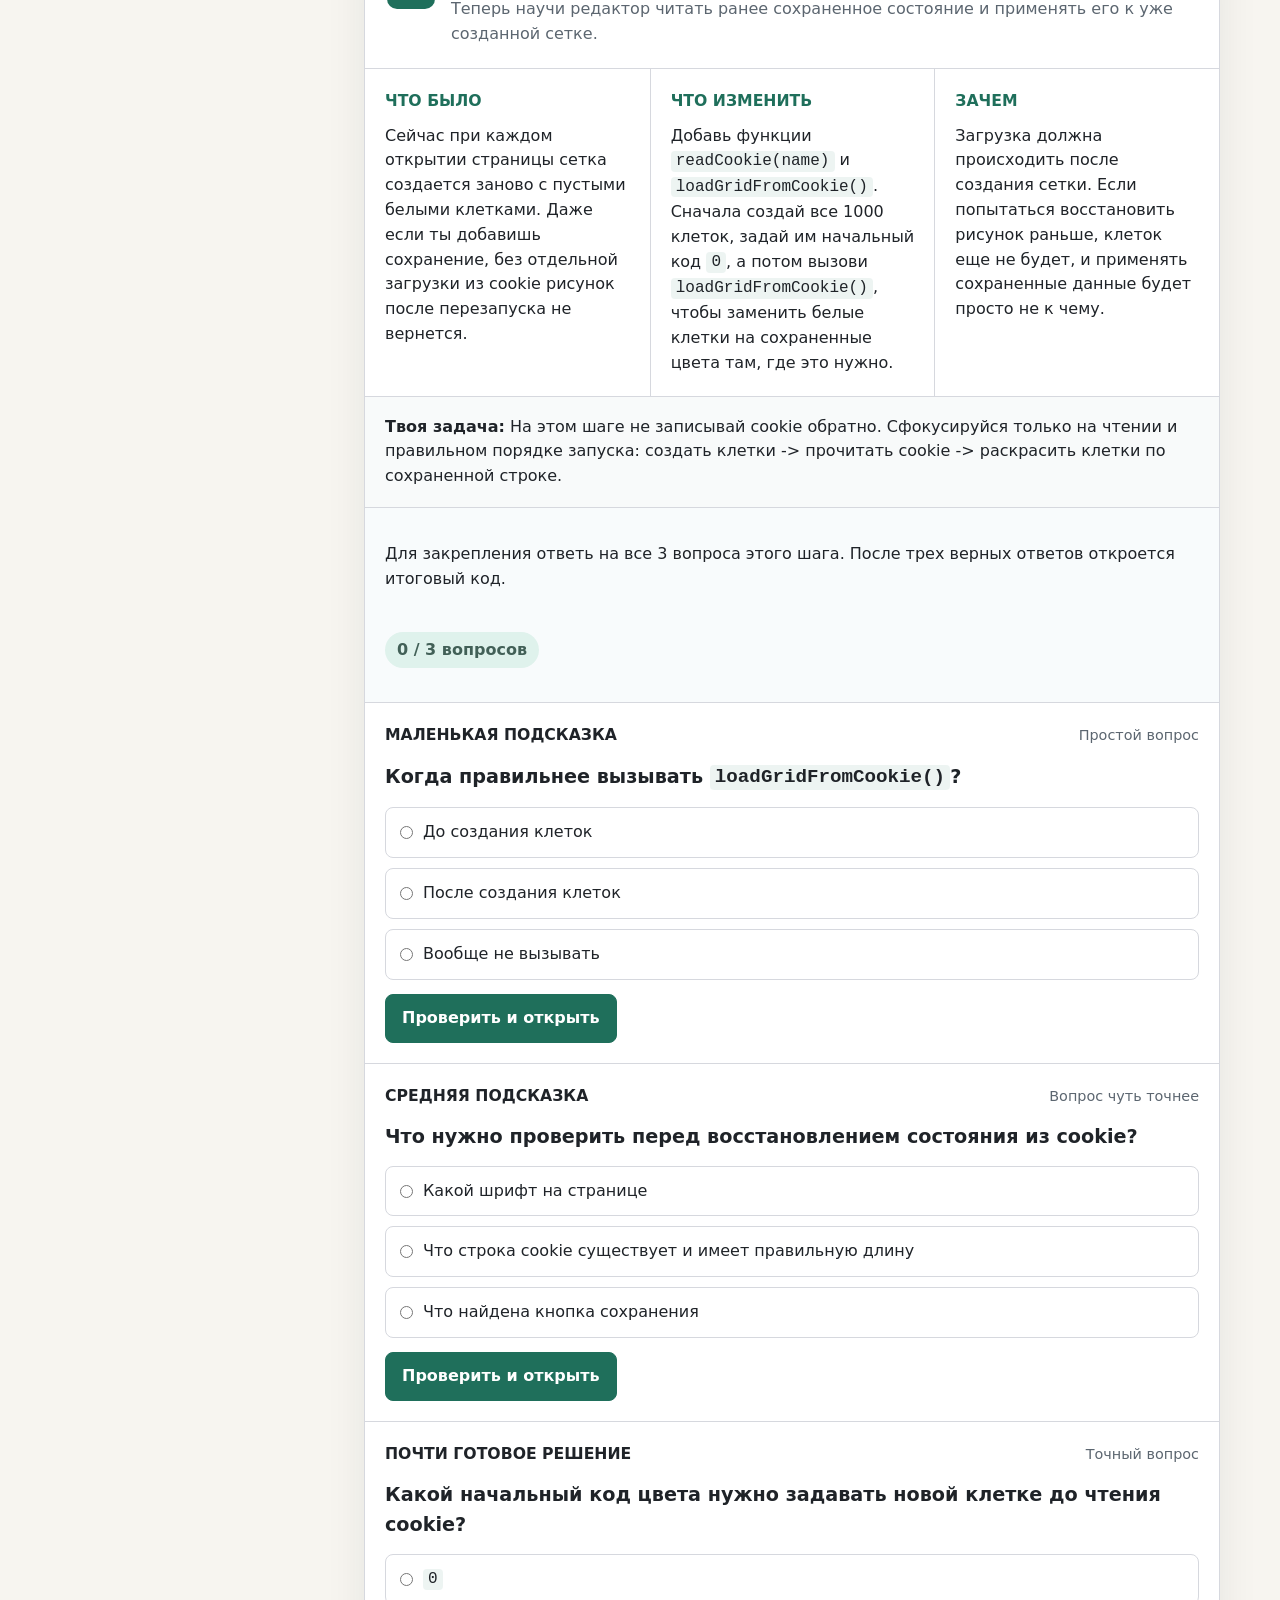
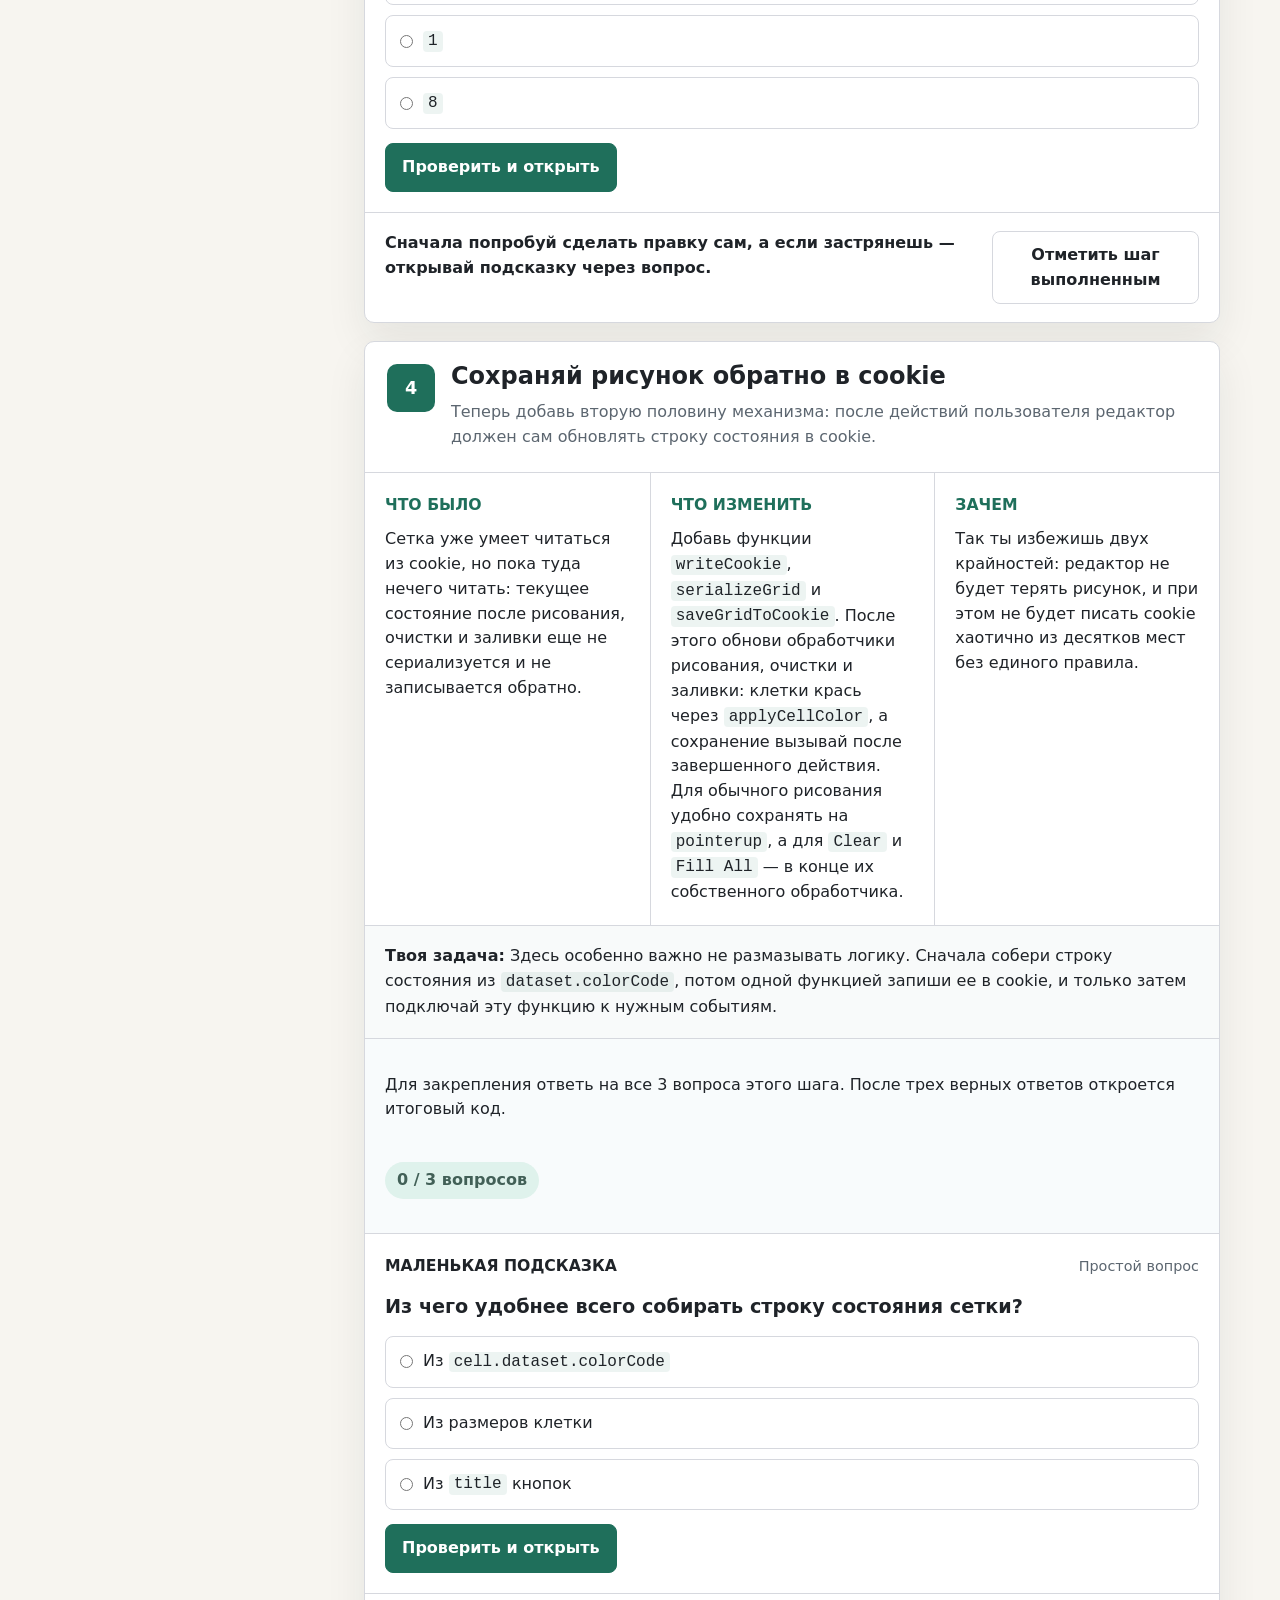
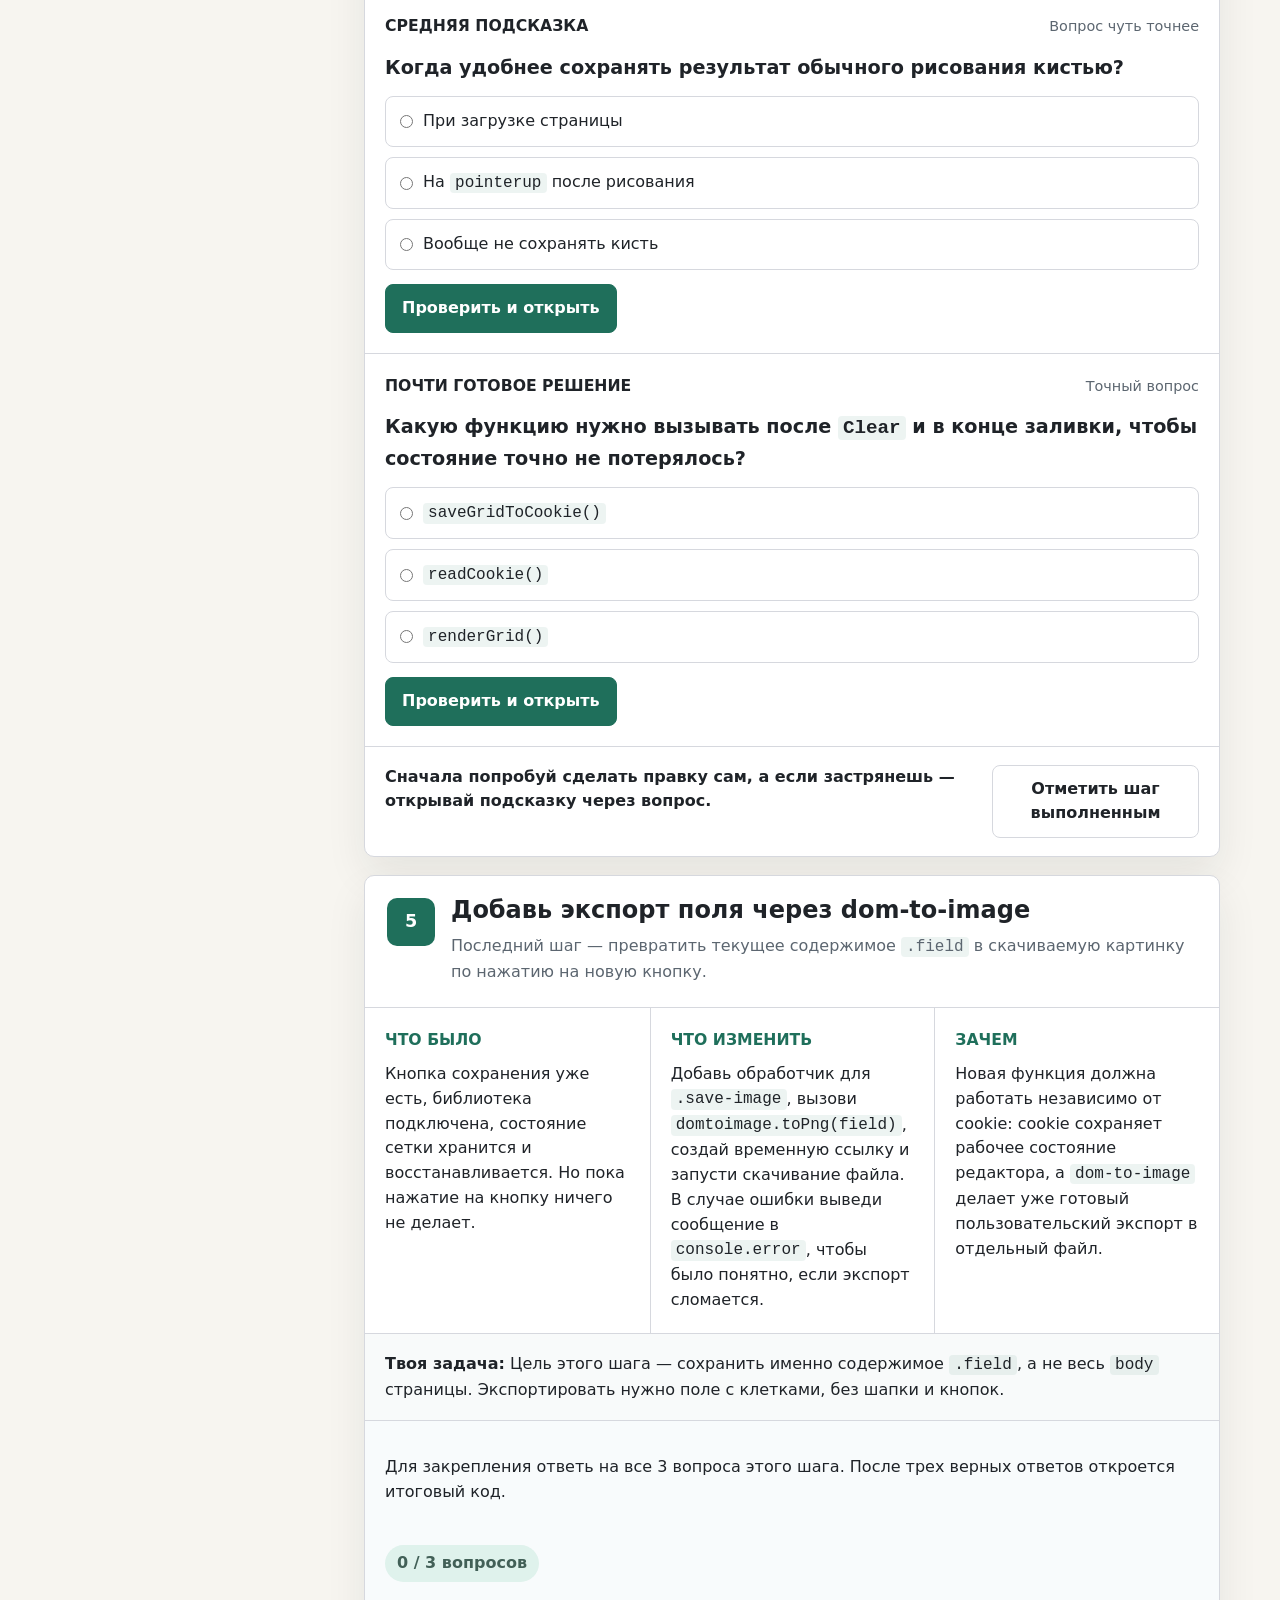
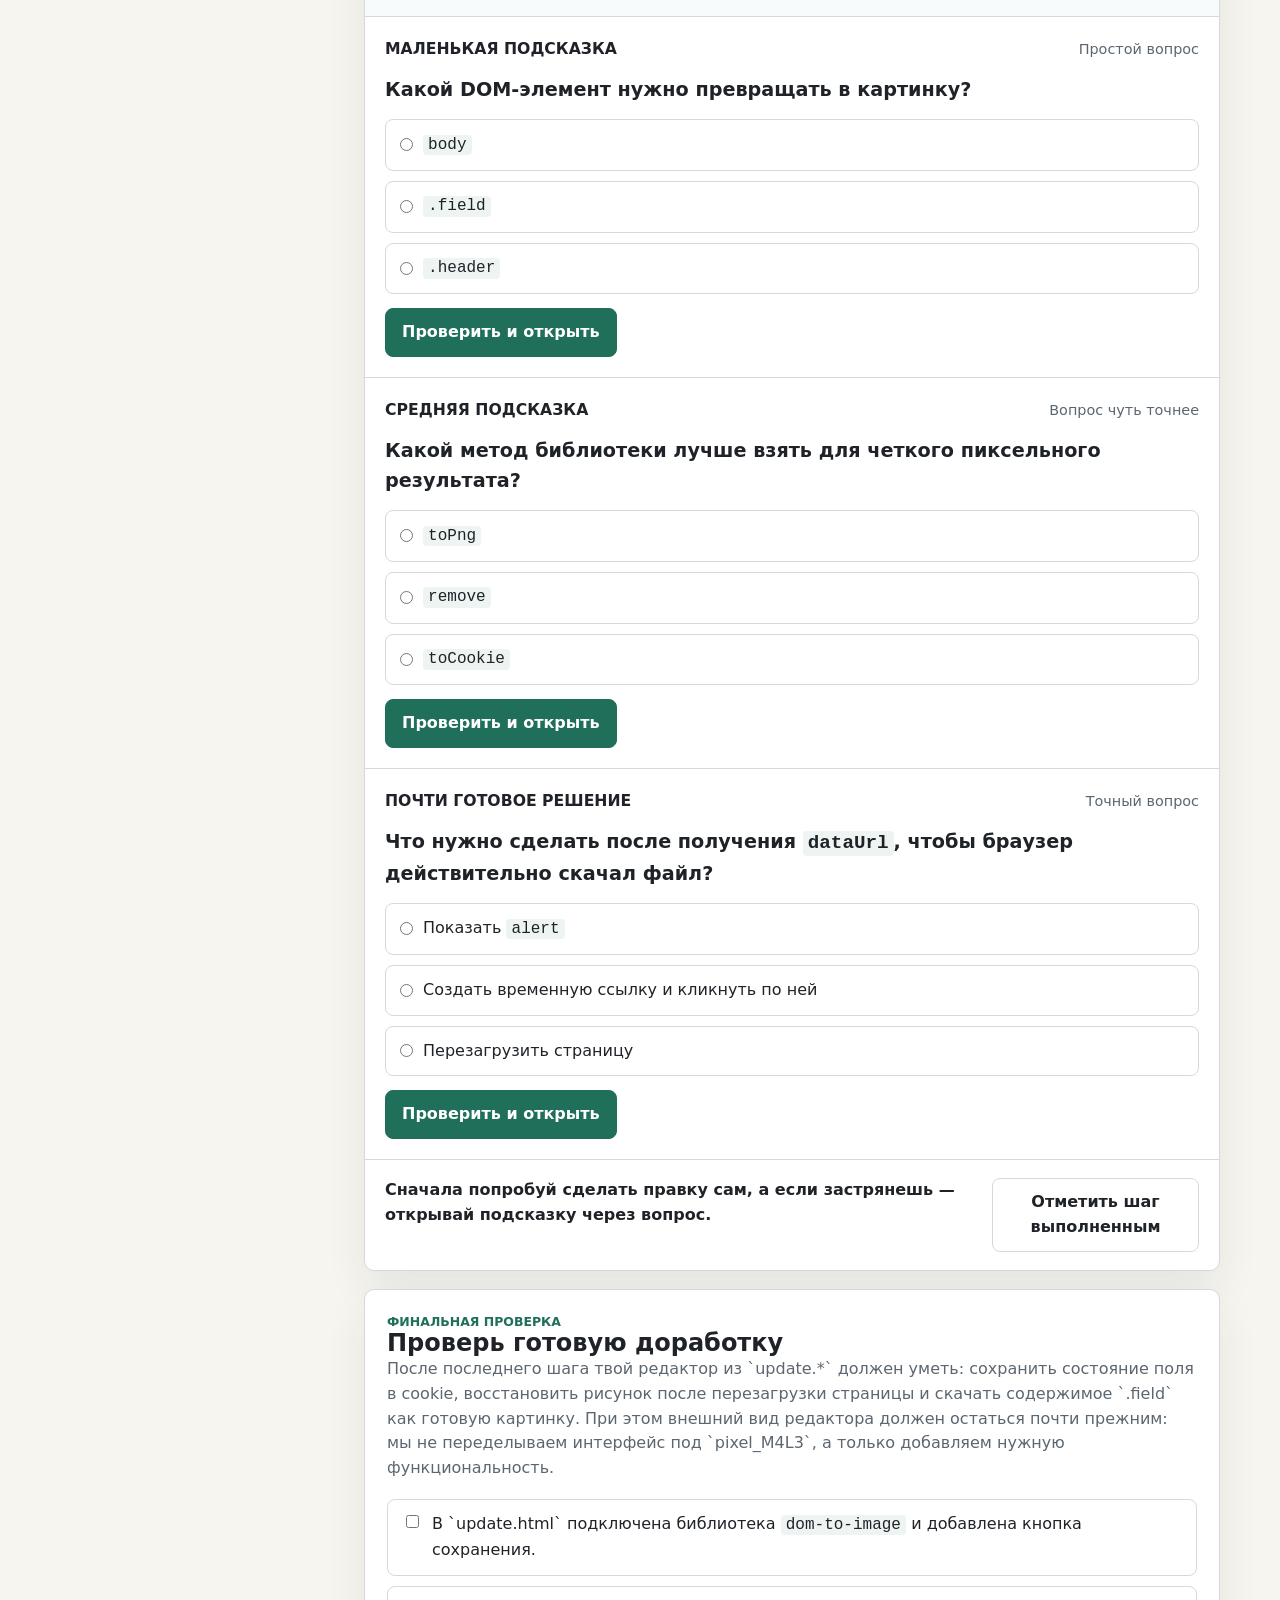
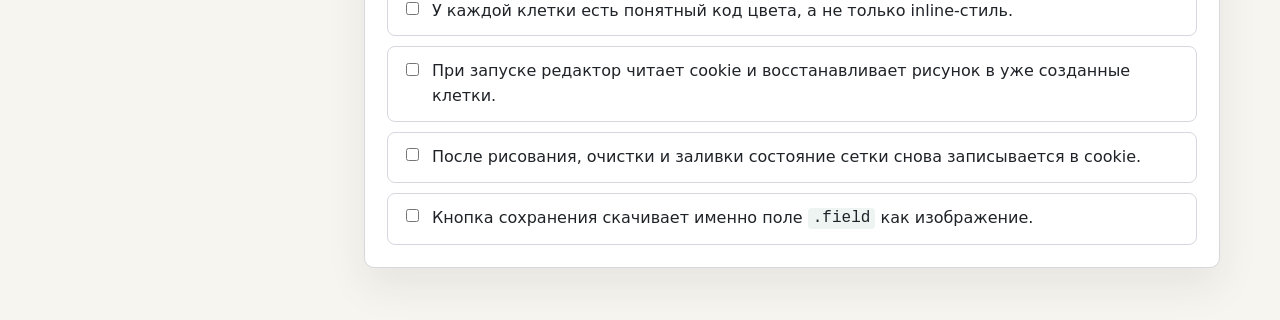
==== commit f9a7a8d5: "update index" ====
--- a/index.html
+++ b/index.html
@@ -3,33 +3,37 @@
   <head>
     <meta charset="UTF-8" />
     <meta name="viewport" content="width=device-width, initial-scale=1.0" />
-    <title>Пошаговое обновление Pixel Draw</title>
+    <title>Гайд по доработке Pixel Draw</title>
     <link rel="stylesheet" href="style.css" />
   </head>
   <body>
     <header class="hero">
       <div class="hero__inner">
-        <img class="hero__logo" src="images/Logo.png" alt="Pixel Draw" />
-
         <div class="hero__copy">
-          <p class="eyebrow">Учебный маршрут</p>
-          <h1>Привести draw.* к итоговому виду</h1>
+          <p class="eyebrow">Пошаговый гайд</p>
+          <h1>Доработай `update.*`: сохранение и экспорт рисунка</h1>
           <p>
-            Разбираем, как доработать свои файлы пиксельного редактора:
-            сначала HTML, затем верстка, сетка и логика рисования.
+            В этой инструкции ты не переносишь дизайн из `pixel_M4L3` один в
+            один. Ты берешь оттуда только две идеи: сохранение рисунка между
+            перезапусками и экспорт поля в картинку. Работать нужно на базе
+            своих файлов `update.html`, `update.css`, `update.js`.
           </p>
         </div>
 
         <div class="progress-card" aria-live="polite">
           <span class="progress-card__label">Прогресс</span>
-          <strong id="progressText">0 из 8 шагов</strong>
+          <strong id="progressText">0 из 5 шагов</strong>
           <div class="progress-bar" aria-hidden="true">
             <span id="progressBar"></span>
           </div>
           <p class="progress-card__note">
             Прогресс хранится только в этом браузере.
           </p>
-          <button id="resetProgress" class="button button--ghost progress-card__button" type="button">
+          <button
+            id="resetProgress"
+            class="button button--ghost progress-card__button"
+            type="button"
+          >
             Сбросить прогресс
           </button>
         </div>
@@ -38,41 +42,73 @@
 
     <main class="page">
       <aside class="route" aria-label="Навигация по шагам">
-        <h2>Порядок работы</h2>
+        <h2>Шаги</h2>
         <nav id="stepNav"></nav>
       </aside>
 
-      <section class="lesson" aria-label="Пошаговая инструкция">
-        <div class="intro">
+      <section class="lesson" aria-label="Инструкция по доработке">
+        <section class="intro">
           <div>
-            <p class="eyebrow">Как пользоваться</p>
-            <h2>Иди по шагам сверху вниз</h2>
+            <p class="eyebrow">Как идти</p>
+            <h2>Сначала логика, потом проверка</h2>
           </div>
           <p>
-            В каждом шаге сначала прочитай, что было в исходном коде, что нужно
-            поменять и зачем. Подсказки открываются только после ответа на
-            вопрос: чем сильнее подсказка, тем точнее вопрос.
+            Здесь основной упор на JavaScript. Мы добавим минимум новых правок в
+            `update.html` и `update.css`, только чтобы запустить новые функции:
+            кнопку сохранения и библиотеку `dom-to-image`. Всё остальное делается
+            в `update.js`.
           </p>
-        </div>
+        </section>
 
         <div id="steps" class="steps"></div>
 
         <section class="finish" aria-labelledby="finish-title">
-          <p class="eyebrow">Финишная проверка</p>
-          <h2 id="finish-title">Проверь готовый редактор</h2>
+          <p class="eyebrow">Финальная проверка</p>
+          <h2 id="finish-title">Проверь готовую доработку</h2>
           <p>
-            После восьмого шага твои файлы <code>draw.html</code>,
-            <code>draw.css</code> и <code>draw.js</code> должны работать как
-            законченный редактор: HTML дает рабочую область, CSS удерживает
-            сетку в границах экрана, а JS рисует через pointer-события,
-            очищает клетки и запускает одну общую анимацию заливки.
+            После последнего шага твой редактор из `update.*` должен уметь:
+            сохранить состояние поля в cookie, восстановить рисунок после
+            перезагрузки страницы и скачать содержимое `.field` как готовую
+            картинку. При этом внешний вид редактора должен остаться почти
+            прежним: мы не переделываем интерфейс под `pixel_M4L3`, а только
+            добавляем нужную функциональность.
           </p>
 
           <div class="checklist">
-            <label><input type="checkbox" /><span>В HTML есть <code>main.workspace</code> с <code>.field</code> внутри.</span></label>
-            <label><input type="checkbox" /><span>Сетка состоит из 50 колонок и 20 строк.</span></label>
-            <label><input type="checkbox" /><span>Клетки рисуются по <code>pointerdown</code> и <code>pointerenter</code>.</span></label>
-            <label><input type="checkbox" /><span><code>Clear</code> и <code>Fill All</code> меняют фон и границы клеток без лишних циклов.</span></label>
+            <label>
+              <input type="checkbox" />
+              <span>
+                В `update.html` подключена библиотека <code>dom-to-image</code>
+                и добавлена кнопка сохранения.
+              </span>
+            </label>
+            <label>
+              <input type="checkbox" />
+              <span>
+                У каждой клетки есть понятный код цвета, а не только inline-стиль.
+              </span>
+            </label>
+            <label>
+              <input type="checkbox" />
+              <span>
+                При запуске редактор читает cookie и восстанавливает рисунок в
+                уже созданные клетки.
+              </span>
+            </label>
+            <label>
+              <input type="checkbox" />
+              <span>
+                После рисования, очистки и заливки состояние сетки снова
+                записывается в cookie.
+              </span>
+            </label>
+            <label>
+              <input type="checkbox" />
+              <span>
+                Кнопка сохранения скачивает именно поле <code>.field</code> как
+                изображение.
+              </span>
+            </label>
           </div>
         </section>
       </section>
--- a/style.css
+++ b/style.css
@@ -1,17 +1,18 @@
 :root {
   color-scheme: light;
-  --bg: #f6f7f2;
+  --bg: #f7f5f0;
   --paper: #ffffff;
-  --ink: #202124;
-  --muted: #626b74;
-  --line: #d7ddd8;
-  --green: #168f63;
-  --green-soft: #dff3e8;
-  --blue: #275efe;
-  --blue-soft: #e9efff;
-  --coral: #c94f3d;
-  --yellow: #f7d45c;
-  --shadow: 0 18px 45px rgba(36, 44, 52, 0.1);
+  --ink: #1f2328;
+  --muted: #5c6670;
+  --line: #d6d8de;
+  --accent: #1f6f5b;
+  --accent-soft: #dff2ec;
+  --accent-strong: #0f5a48;
+  --warn: #fff6da;
+  --warn-line: #f0d06a;
+  --code-bg: #16211d;
+  --code-ink: #effaf5;
+  --shadow: 0 18px 40px rgba(25, 32, 41, 0.08);
 }
 
 * {
@@ -23,8 +24,8 @@
 }
 
 body {
+  margin: 0;
   min-height: 100vh;
-  margin: 0;
   color: var(--ink);
   background: var(--bg);
   font-family:
@@ -43,72 +44,59 @@
     "SFMono-Regular", Consolas, "Liberation Mono", Menlo, monospace;
 }
 
+code {
+  padding: 0.08rem 0.32rem;
+  border-radius: 4px;
+  background: rgba(31, 111, 91, 0.08);
+}
+
 .hero {
-  background: #123e33;
   color: #ffffff;
-  border-bottom: 6px solid var(--yellow);
+  background: linear-gradient(135deg, #1d4037, #284a64);
 }
 
 .hero__inner {
-  width: min(1180px, calc(100% - 32px));
-  min-height: 260px;
+  width: min(1160px, calc(100% - 32px));
   margin: 0 auto;
-  display: grid;
-  grid-template-columns: auto minmax(0, 1fr) minmax(220px, 300px);
-  gap: 26px;
-  align-items: center;
-  padding: 34px 0;
-}
-
-.hero__logo {
-  width: 120px;
-  height: 120px;
-  display: block;
-  object-fit: cover;
-  border: 3px solid #ffffff;
-  border-radius: 8px;
-  background: #ffffff;
+  padding: 36px 0;
+  display: grid;
+  grid-template-columns: minmax(0, 1fr) minmax(250px, 300px);
+  gap: 24px;
+  align-items: start;
 }
 
 .hero__copy h1,
 .intro h2,
-.finish h2,
 .route h2,
-.step h2 {
+.step h2,
+.finish h2 {
   margin: 0;
   line-height: 1.08;
-  letter-spacing: 0;
 }
 
 .hero__copy h1 {
+  font-size: clamp(2.1rem, 4vw, 3.7rem);
+}
+
+.hero__copy p:last-child {
   max-width: 760px;
-  font-size: clamp(2.25rem, 4vw, 4.25rem);
-}
-
-.hero__copy p:last-child {
-  max-width: 740px;
   margin: 14px 0 0;
-  color: rgba(255, 255, 255, 0.82);
-  font-size: 1.08rem;
+  color: rgba(255, 255, 255, 0.84);
+  font-size: 1.05rem;
 }
 
 .eyebrow {
   margin: 0 0 8px;
-  color: var(--coral);
   font-size: 0.78rem;
   font-weight: 800;
-  letter-spacing: 0;
   text-transform: uppercase;
-}
-
-.hero .eyebrow {
-  color: var(--yellow);
+  color: #ffd983;
 }
 
 .progress-card {
   padding: 18px;
-  border: 1px solid rgba(255, 255, 255, 0.24);
-  border-radius: 8px;
+  border: 1px solid rgba(255, 255, 255, 0.22);
+  border-radius: 10px;
   background: rgba(255, 255, 255, 0.08);
 }
 
@@ -116,31 +104,18 @@
   display: block;
   margin-bottom: 6px;
   color: rgba(255, 255, 255, 0.72);
-  font-size: 0.86rem;
+  font-size: 0.9rem;
 }
 
 .progress-card strong {
   display: block;
-  font-size: 1.45rem;
+  font-size: 1.35rem;
 }
 
 .progress-card__note {
   margin: 12px 0 0;
   color: rgba(255, 255, 255, 0.8);
-  font-size: 0.9rem;
-}
-
-.progress-card__button {
-  width: 100%;
-  margin-top: 12px;
-  color: #ffffff;
-  border-color: rgba(255, 255, 255, 0.4);
-  background: transparent;
-}
-
-.progress-card__button:hover,
-.progress-card__button:focus-visible {
-  border-color: #ffffff;
+  font-size: 0.92rem;
 }
 
 .progress-bar {
@@ -156,31 +131,37 @@
   width: 0;
   height: 100%;
   border-radius: inherit;
-  background: var(--yellow);
+  background: #ffd983;
   transition: width 220ms ease;
 }
 
 .page {
-  width: min(1180px, calc(100% - 32px));
-  margin: 28px auto 54px;
+  width: min(1160px, calc(100% - 32px));
+  margin: 28px auto 52px;
   display: grid;
   grid-template-columns: 280px minmax(0, 1fr);
   gap: 24px;
   align-items: start;
+}
+
+.route,
+.intro,
+.step,
+.finish {
+  border: 1px solid var(--line);
+  border-radius: 10px;
+  background: var(--paper);
+  box-shadow: var(--shadow);
 }
 
 .route {
   position: sticky;
   top: 18px;
   padding: 18px;
-  border: 1px solid var(--line);
-  border-radius: 8px;
-  background: var(--paper);
-  box-shadow: var(--shadow);
 }
 
 .route h2 {
-  font-size: 1.15rem;
+  font-size: 1.1rem;
 }
 
 .route nav {
@@ -191,10 +172,10 @@
 
 .route a {
   display: grid;
-  grid-template-columns: 30px 1fr;
+  grid-template-columns: 32px 1fr;
   gap: 10px;
   align-items: center;
-  padding: 9px;
+  padding: 10px;
   color: var(--ink);
   text-decoration: none;
   border: 1px solid transparent;
@@ -202,25 +183,24 @@
 }
 
 .route a:hover,
-.route a:focus-visible,
-.route a.is-active {
-  border-color: var(--green);
-  background: var(--green-soft);
+.route a:focus-visible {
+  border-color: var(--accent);
+  background: var(--accent-soft);
   outline: none;
 }
 
 .route a.is-done {
-  color: var(--green);
+  color: var(--accent-strong);
 }
 
 .route__num {
-  width: 30px;
-  height: 30px;
+  width: 32px;
+  height: 32px;
   display: grid;
   place-items: center;
   color: #ffffff;
   border-radius: 8px;
-  background: var(--green);
+  background: var(--accent);
   font-weight: 800;
 }
 
@@ -235,23 +215,20 @@
   gap: 18px;
 }
 
-.intro,
-.finish,
-.step {
-  border: 1px solid var(--line);
-  border-radius: 8px;
-  background: var(--paper);
-  box-shadow: var(--shadow);
-}
-
 .intro {
   display: grid;
-  grid-template-columns: minmax(180px, 280px) minmax(0, 1fr);
+  grid-template-columns: minmax(180px, 250px) minmax(0, 1fr);
   gap: 18px;
   align-items: start;
   padding: 22px;
 }
 
+.intro .eyebrow,
+.finish .eyebrow,
+.step .eyebrow {
+  color: var(--accent);
+}
+
 .intro p:last-child,
 .finish p {
   margin: 0;
@@ -264,35 +241,32 @@
 }
 
 .step {
-  scroll-margin-top: 18px;
   overflow: hidden;
 }
 
 .step__header {
   display: grid;
-  grid-template-columns: auto minmax(0, 1fr);
-  gap: 14px;
+  grid-template-columns: 48px 1fr;
+  gap: 16px;
+  align-items: start;
   padding: 22px;
   border-bottom: 1px solid var(--line);
 }
 
 .step__number {
-  width: 46px;
-  height: 46px;
+  width: 48px;
+  height: 48px;
   display: grid;
   place-items: center;
   color: #ffffff;
-  border-radius: 8px;
-  background: var(--ink);
-  font-weight: 900;
-}
-
-.step h2 {
-  font-size: clamp(1.35rem, 2vw, 1.9rem);
+  border-radius: 10px;
+  background: var(--accent);
+  font-weight: 800;
+  font-size: 1.1rem;
 }
 
 .step__goal {
-  margin: 8px 0 0;
+  margin: 10px 0 0;
   color: var(--muted);
 }
 
@@ -303,301 +277,190 @@
 }
 
 .flow__item {
-  padding: 18px;
-  border-right: 1px solid var(--line);
-}
-
-.flow__item:last-child {
-  border-right: 0;
-}
-
-.flow__item h3,
-.hint h3 {
-  margin: 0 0 8px;
-  font-size: 0.88rem;
+  padding: 20px;
+}
+
+.flow__item + .flow__item {
+  border-left: 1px solid var(--line);
+}
+
+.flow__item h3 {
+  margin: 0 0 10px;
+  font-size: 0.98rem;
   text-transform: uppercase;
-  letter-spacing: 0;
-}
-
-.flow__item p {
-  margin: 0;
+  color: var(--accent);
+}
+
+.flow__item p,
+.task p,
+.step__checkin p,
+.step__recap p,
+.step__result-note,
+.question,
+.feedback {
+  margin: 0;
+}
+
+.task,
+.practice,
+.step__footer {
+  padding: 18px 20px;
+}
+
+.task {
+  border-bottom: 1px solid var(--line);
+  background: rgba(31, 111, 91, 0.03);
+}
+
+.step__checkin {
+  padding: 18px 20px;
+  border-bottom: 1px solid var(--warn-line);
+  background: var(--warn);
+}
+
+.step__checkin.is-highlighted,
+.practice.is-highlighted {
+  animation: pulse 1.2s ease;
+}
+
+.practice {
+  display: grid;
+  gap: 8px;
+  border-bottom: 1px solid var(--line);
+  background: #f8fbfc;
+}
+
+.practice__count {
+  width: fit-content;
+  padding: 6px 12px;
+  border-radius: 999px;
+  background: var(--accent-soft);
+  color: #426057;
+  font-weight: 700;
+}
+
+.hints {
+  display: grid;
+}
+
+.hint {
+  padding: 20px;
+  border-bottom: 1px solid var(--line);
+}
+
+.hint__top {
+  display: flex;
+  justify-content: space-between;
+  gap: 14px;
+  align-items: center;
+}
+
+.hint__top h3 {
+  margin: 0;
+  font-size: 0.98rem;
+  text-transform: uppercase;
+}
+
+.hint__difficulty {
   color: var(--muted);
-}
-
-.flow__item:nth-child(1) h3 {
-  color: var(--coral);
-}
-
-.flow__item:nth-child(2) h3 {
-  color: var(--blue);
-}
-
-.flow__item:nth-child(3) h3 {
-  color: var(--green);
-}
-
-.task {
-  padding: 18px 22px;
-  border-bottom: 1px solid var(--line);
-  background: #fbfcfa;
-}
-
-.task strong {
-  color: var(--ink);
-}
-
-.task p {
-  margin: 0;
-  color: var(--muted);
-}
-
-.practice {
+  font-size: 0.9rem;
+}
+
+.hint__form {
+  display: grid;
+  gap: 14px;
+  margin-top: 14px;
+}
+
+.question {
+  font-size: 1.2rem;
+  font-weight: 700;
+}
+
+.options {
+  display: grid;
+  gap: 10px;
+}
+
+.option {
   display: flex;
+  align-items: center;
+  gap: 10px;
+  padding: 12px 14px;
+  border: 1px solid var(--line);
+  border-radius: 8px;
+  cursor: pointer;
+}
+
+.option input {
+  margin: 0;
+  flex: 0 0 auto;
+}
+
+.option span {
+  min-width: 0;
+}
+
+.hint__actions {
+  display: flex;
+  flex-wrap: wrap;
   gap: 12px;
   align-items: center;
-  justify-content: space-between;
-  flex-wrap: wrap;
-  padding: 16px 22px;
-  border-bottom: 1px solid var(--line);
-  background: #f7fbf8;
-}
-
-.practice.is-highlighted {
-  box-shadow: inset 0 0 0 2px rgba(39, 94, 254, 0.25);
-  background: #eef4ff;
-}
-
-.practice p {
-  margin: 0;
+}
+
+.feedback {
   color: var(--muted);
 }
 
-.practice__count {
-  min-height: 32px;
-  padding: 5px 10px;
-  border-radius: 999px;
-  color: #0e3e2c;
-  background: var(--green-soft);
-  font-size: 0.9rem;
-  font-weight: 800;
-}
-
-.step__checkin {
-  display: grid;
-  gap: 10px;
-  padding: 16px 22px;
-  border-bottom: 1px solid var(--line);
-  background: #fff6dc;
-}
-
-.step__checkin p {
-  margin: 0;
-  color: #4d4320;
-}
-
-.step__checkin.is-highlighted {
-  box-shadow: inset 0 0 0 2px rgba(201, 79, 61, 0.28);
-}
-
-.hints {
-  display: grid;
-  gap: 0;
-}
-
-.hint {
-  padding: 18px 22px;
-  border-bottom: 1px solid var(--line);
-}
-
-.hint:last-child {
-  border-bottom: 0;
-}
-
-.hint.is-solved {
-  background: #fcfffd;
-}
-
-.hint__top {
-  display: flex;
-  gap: 12px;
-  align-items: center;
-  justify-content: space-between;
-  margin-bottom: 12px;
-}
-
-.hint__level {
-  display: inline-flex;
-  align-items: center;
-  min-height: 30px;
-  padding: 4px 10px;
-  border-radius: 999px;
-  color: #0e3e2c;
-  background: var(--green-soft);
-  font-size: 0.84rem;
-  font-weight: 800;
-}
-
-.hint__difficulty {
-  color: var(--muted);
-  font-size: 0.86rem;
-}
-
-.question {
-  margin: 0 0 12px;
-  font-weight: 800;
-}
-
-.options {
-  display: grid;
-  gap: 8px;
-  margin: 0 0 14px;
-}
-
-.option {
-  display: grid;
-  grid-template-columns: 20px 1fr;
-  gap: 10px;
-  align-items: start;
-  padding: 10px 12px;
-  border: 1px solid var(--line);
-  border-radius: 8px;
-  background: #ffffff;
-  cursor: pointer;
-}
-
-.option:hover {
-  border-color: var(--green);
-}
-
-.option input {
-  width: 18px;
-  height: 18px;
-  margin: 3px 0 0;
-  accent-color: var(--green);
-}
-
-.hint__actions {
-  display: flex;
-  gap: 12px;
-  align-items: center;
-  flex-wrap: wrap;
-}
-
-.button {
-  min-height: 40px;
-  padding: 8px 14px;
-  color: #ffffff;
-  border: 0;
-  border-radius: 8px;
-  background: var(--green);
-  cursor: pointer;
-  font-weight: 800;
-}
-
-.button:hover,
-.button:focus-visible {
-  background: #0f744f;
-  outline: 3px solid rgba(22, 143, 99, 0.2);
-}
-
-.button--ghost {
-  color: var(--green);
-  border: 1px solid var(--green);
-  background: #ffffff;
-}
-
-.button--ghost:hover,
-.button--ghost:focus-visible {
-  color: #ffffff;
-}
-
-.feedback {
-  margin: 0;
-  color: var(--muted);
-  font-size: 0.94rem;
-}
-
 .feedback.is-ok {
-  color: var(--green);
-  font-weight: 800;
+  color: var(--accent-strong);
+  font-weight: 700;
 }
 
 .feedback.is-error {
-  color: var(--coral);
-  font-weight: 800;
-}
-
-.hint__body,
-.step__result,
-.step__recap {
-  word-break: break-word;
+  color: #b34732;
+  font-weight: 700;
 }
 
 .hint__body {
   margin-top: 14px;
-  padding: 14px;
-  border-left: 4px solid var(--green);
-  background: var(--green-soft);
-}
-
-.hint__body p {
-  margin: 0 0 10px;
-}
-
-.hint__body p:last-child {
-  margin-bottom: 0;
-}
-
-.hint__body code {
-  padding: 1px 4px;
-  border-radius: 4px;
-  background: rgba(255, 255, 255, 0.8);
+  padding: 16px;
+  border-left: 4px solid var(--accent);
+  background: var(--accent-soft);
+}
+
+.hint__level {
+  display: inline-block;
+  margin-bottom: 8px;
+  font-weight: 800;
+  color: #173f34;
 }
 
 .hint__body pre,
 .step__result pre {
-  color: #f7faf8;
-  background: #16201c;
+  overflow: auto;
+  margin: 12px 0 0;
+  padding: 16px;
+  border-radius: 10px;
+  background: var(--code-bg);
+  color: var(--code-ink);
 }
 
 .hint__body pre code,
 .step__result pre code {
   padding: 0;
+  background: transparent;
   color: inherit;
-  background: transparent;
-}
-
-pre {
-  max-width: 100%;
-  margin: 12px 0 0;
-  padding: 14px;
-  overflow: auto;
-  color: #f7faf8;
-  border-radius: 8px;
-  background: #16201c;
-  line-height: 1.45;
-}
-
-pre code {
-  padding: 0;
-  background: transparent;
 }
 
 .step__result {
-  padding: 18px 22px;
-  border-top: 1px solid var(--line);
-  background: #f5faf7;
-}
-
-.step__result-head {
-  display: grid;
-  gap: 8px;
-  margin-bottom: 14px;
-}
-
-.step__result-head p,
-.step__result-note {
-  margin: 0;
+  padding: 20px;
+  border-bottom: 1px solid var(--line);
+  background: #fcfdfd;
+}
+
+.step__result-head p {
+  margin: 8px 0 0;
   color: var(--muted);
 }
 
@@ -605,166 +468,159 @@
   display: grid;
   grid-template-columns: repeat(2, minmax(0, 1fr));
   gap: 14px;
+  margin-top: 14px;
 }
 
 .result-card {
   min-width: 0;
-  padding: 14px;
+}
+
+.result-card h3 {
+  margin: 0;
+  font-size: 1rem;
+}
+
+.step__result-note {
+  margin-top: 14px;
+  color: var(--muted);
+}
+
+.step__footer {
+  display: flex;
+  justify-content: space-between;
+  gap: 16px;
+  align-items: start;
+}
+
+.step__footer-copy {
+  display: grid;
+  gap: 12px;
+}
+
+.step__status {
+  margin: 0;
+  font-weight: 700;
+}
+
+.step__recap {
+  padding: 14px 16px;
+  border-radius: 10px;
+  background: #eef7f3;
+}
+
+.finish {
+  padding: 22px;
+}
+
+.checklist {
+  display: grid;
+  gap: 10px;
+  margin-top: 18px;
+}
+
+.checklist label {
+  display: flex;
+  gap: 10px;
+  align-items: flex-start;
+  padding: 12px 14px;
   border: 1px solid var(--line);
   border-radius: 8px;
-  background: #ffffff;
-}
-
-.result-card h3 {
-  margin: 0;
-  font-size: 0.95rem;
-}
-
-.step__result-note {
-  margin-top: 14px;
-}
-
-.step__footer {
-  display: flex;
-  gap: 12px;
-  align-items: center;
-  justify-content: space-between;
-  flex-wrap: wrap;
-  padding: 16px 22px;
-  border-top: 1px solid var(--line);
-  background: #fbfcfa;
-}
-
-.step__status {
-  margin: 0;
-  color: var(--muted);
-}
-
-.step__footer-copy {
-  display: grid;
-  gap: 10px;
-}
-
-.step__recap {
-  padding: 12px 14px;
-  border-left: 4px solid var(--blue);
-  background: var(--blue-soft);
-}
-
-.step__recap p {
-  margin: 8px 0 0;
+}
+
+.checklist input {
+  margin-top: 0.2rem;
+  flex: 0 0 auto;
+}
+
+.button {
+  padding: 11px 16px;
+  color: #ffffff;
+  border: 1px solid var(--accent);
+  border-radius: 8px;
+  background: var(--accent);
+  cursor: pointer;
+  font-weight: 700;
+}
+
+.button:hover,
+.button:focus-visible {
+  background: var(--accent-strong);
+  border-color: var(--accent-strong);
+  outline: none;
+}
+
+.button--ghost {
   color: var(--ink);
-}
-
-.step.is-done .step__number {
-  background: var(--green);
-}
-
-.finish {
-  padding: 22px;
-}
-
-.finish h2 {
-  margin-bottom: 10px;
-}
-
-.checklist {
-  display: grid;
-  gap: 10px;
-  margin-top: 18px;
-}
-
-.checklist label {
-  display: grid;
-  grid-template-columns: 20px 1fr;
-  gap: 10px;
-  align-items: start;
-  padding: 10px 12px;
-  border: 1px solid var(--line);
-  border-radius: 8px;
-  background: #ffffff;
-}
-
-.checklist label span {
-  min-width: 0;
-}
-
-.checklist input {
-  width: 18px;
-  height: 18px;
-  margin-top: 3px;
-  accent-color: var(--green);
+  background: transparent;
+  border-color: var(--line);
+}
+
+.button--ghost:hover,
+.button--ghost:focus-visible {
+  color: var(--ink);
+  background: #f3f6f7;
+  border-color: var(--accent);
+}
+
+@keyframes pulse {
+  0% {
+    box-shadow: 0 0 0 0 rgba(31, 111, 91, 0.28);
+  }
+
+  100% {
+    box-shadow: 0 0 0 14px rgba(31, 111, 91, 0);
+  }
 }
 
 @media (max-width: 980px) {
-  .hero__inner {
-    grid-template-columns: auto minmax(0, 1fr);
-  }
-
-  .progress-card {
-    grid-column: 1 / -1;
+  .hero__inner,
+  .page,
+  .intro,
+  .flow,
+  .result-grid,
+  .step__footer {
+    grid-template-columns: 1fr;
   }
 
   .page {
-    grid-template-columns: 1fr;
+    gap: 18px;
   }
 
   .route {
     position: static;
   }
 
-  .route nav {
-    grid-template-columns: repeat(2, minmax(0, 1fr));
+  .flow__item + .flow__item {
+    border-left: 0;
+    border-top: 1px solid var(--line);
   }
 }
 
 @media (max-width: 720px) {
-  .hero__inner {
-    width: min(100% - 24px, 1180px);
-    grid-template-columns: 1fr;
-    gap: 16px;
-    min-height: 0;
-    padding: 24px 0;
-  }
-
-  .hero__logo {
-    width: 90px;
-    height: 90px;
-  }
-
+  .hero__inner,
   .page {
-    width: min(100% - 24px, 1180px);
-    margin-top: 18px;
-  }
-
-  .route nav,
-  .intro,
-  .flow,
-  .result-grid {
-    grid-template-columns: 1fr;
-  }
-
-  .flow__item {
-    border-right: 0;
-    border-bottom: 1px solid var(--line);
-  }
-
-  .flow__item:last-child {
-    border-bottom: 0;
-  }
-
-  .step__header {
-    grid-template-columns: 1fr;
+    width: min(100%, calc(100% - 20px));
+  }
+
+  .step__header,
+  .task,
+  .practice,
+  .hint,
+  .step__result,
+  .step__footer,
+  .finish,
+  .intro {
+    padding-left: 16px;
+    padding-right: 16px;
   }
 
   .hint__top,
-  .step__footer,
-  .practice {
-    align-items: flex-start;
+  .hint__actions {
+    align-items: start;
     flex-direction: column;
   }
 
-  .button {
-    width: 100%;
-  }
-}
+  .question {
+    font-size: 1.05rem;
+  }
+}
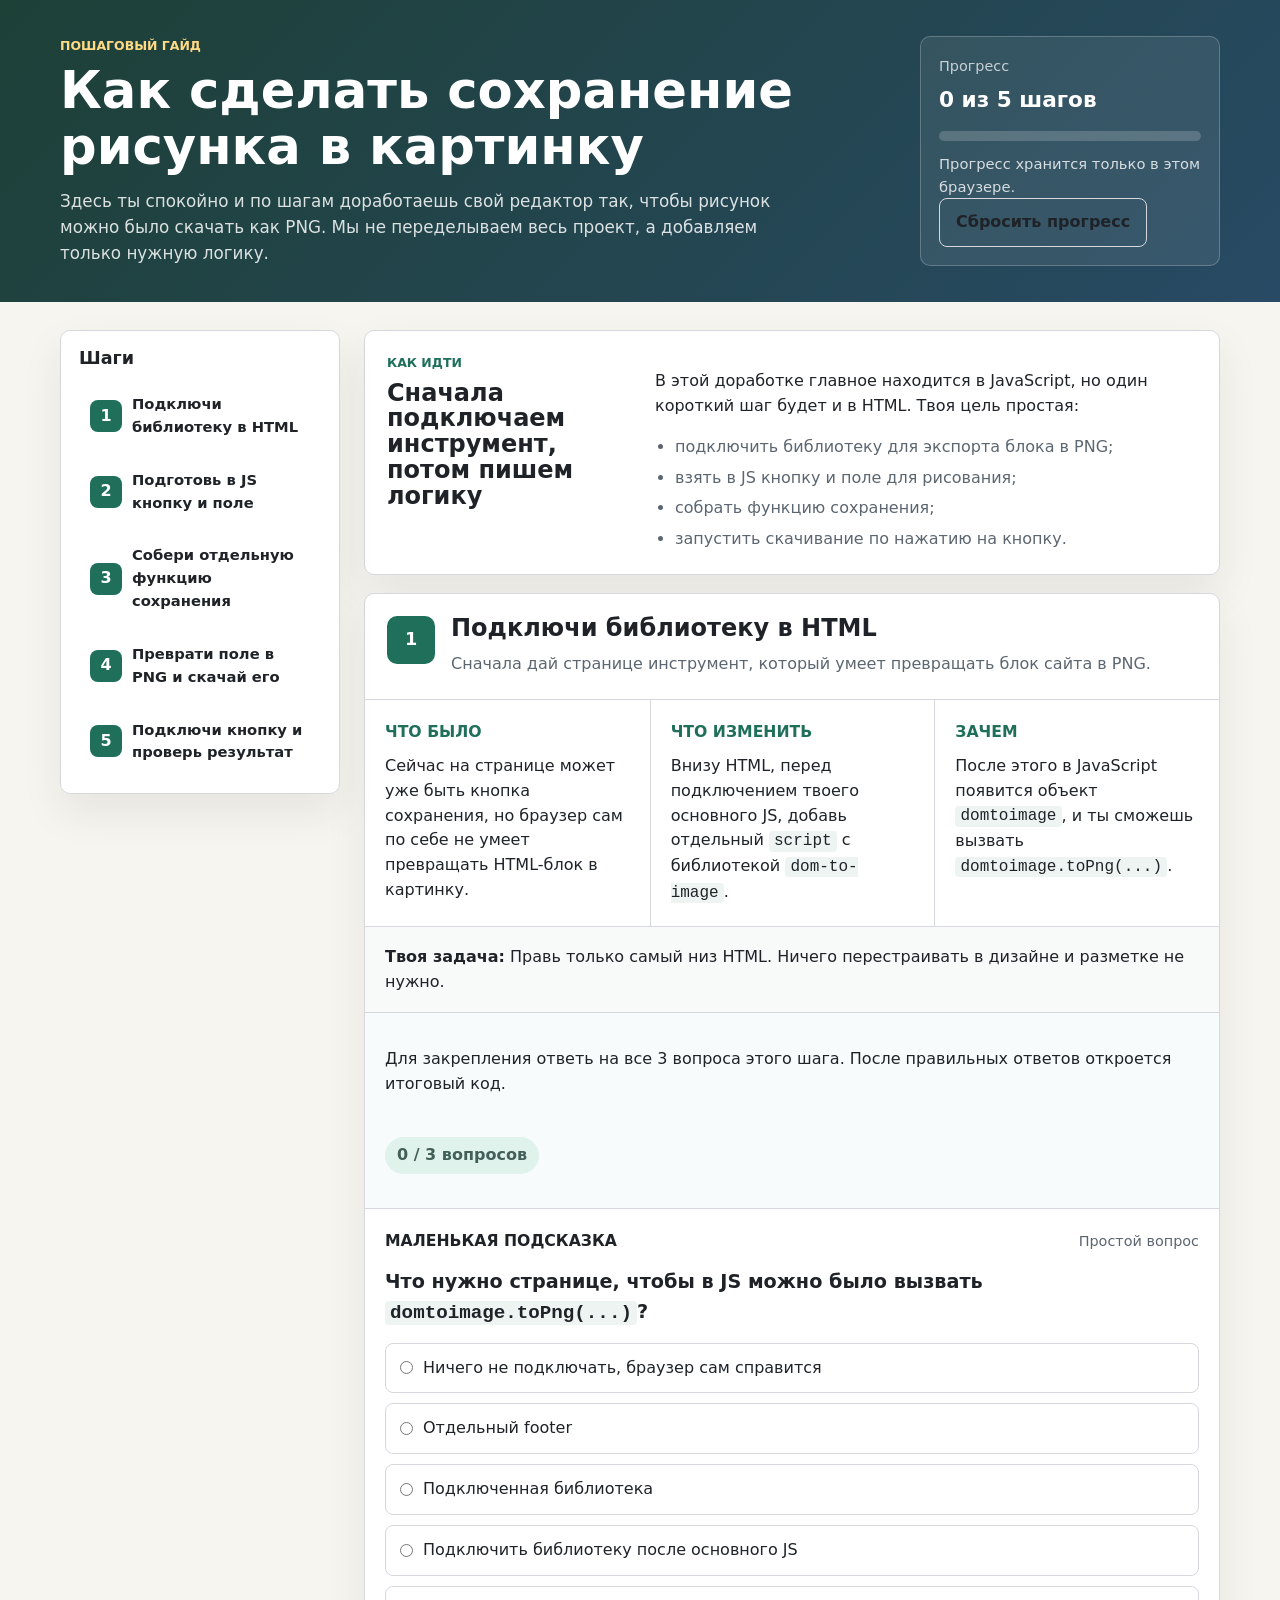
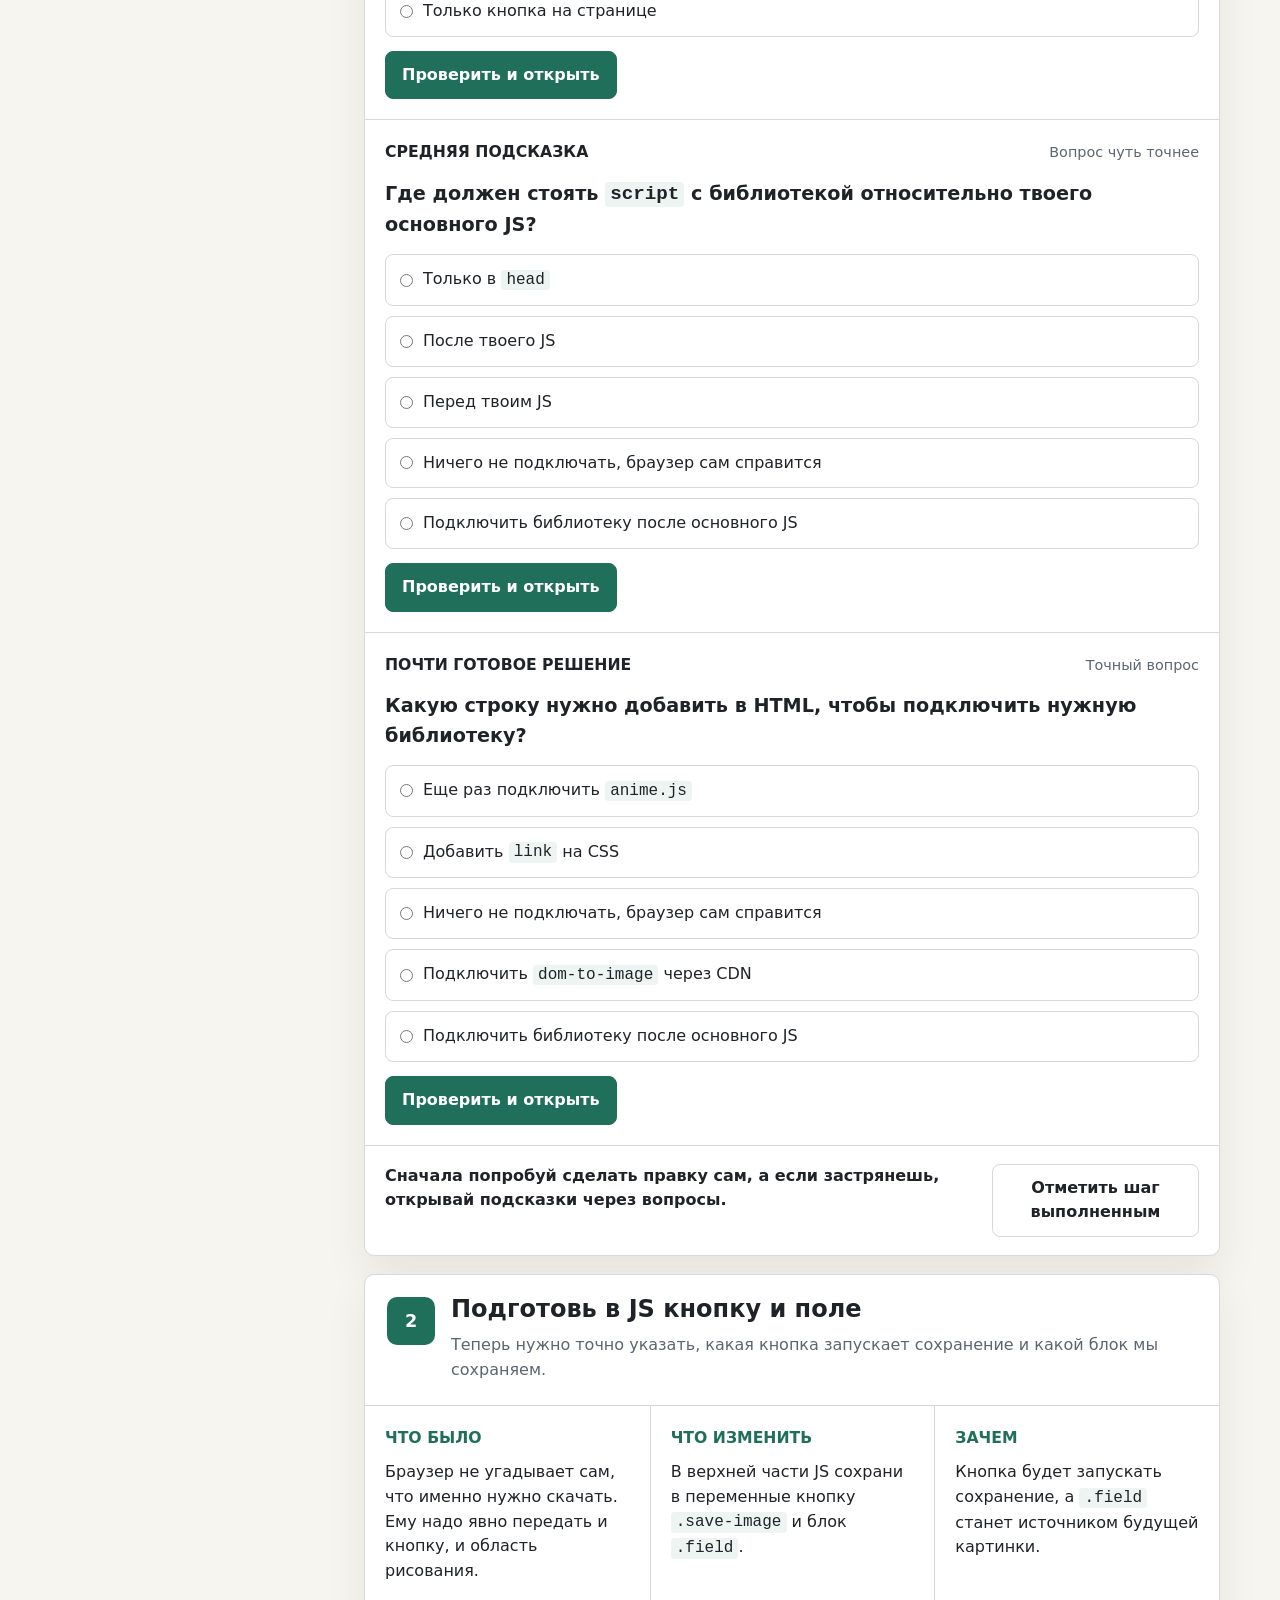
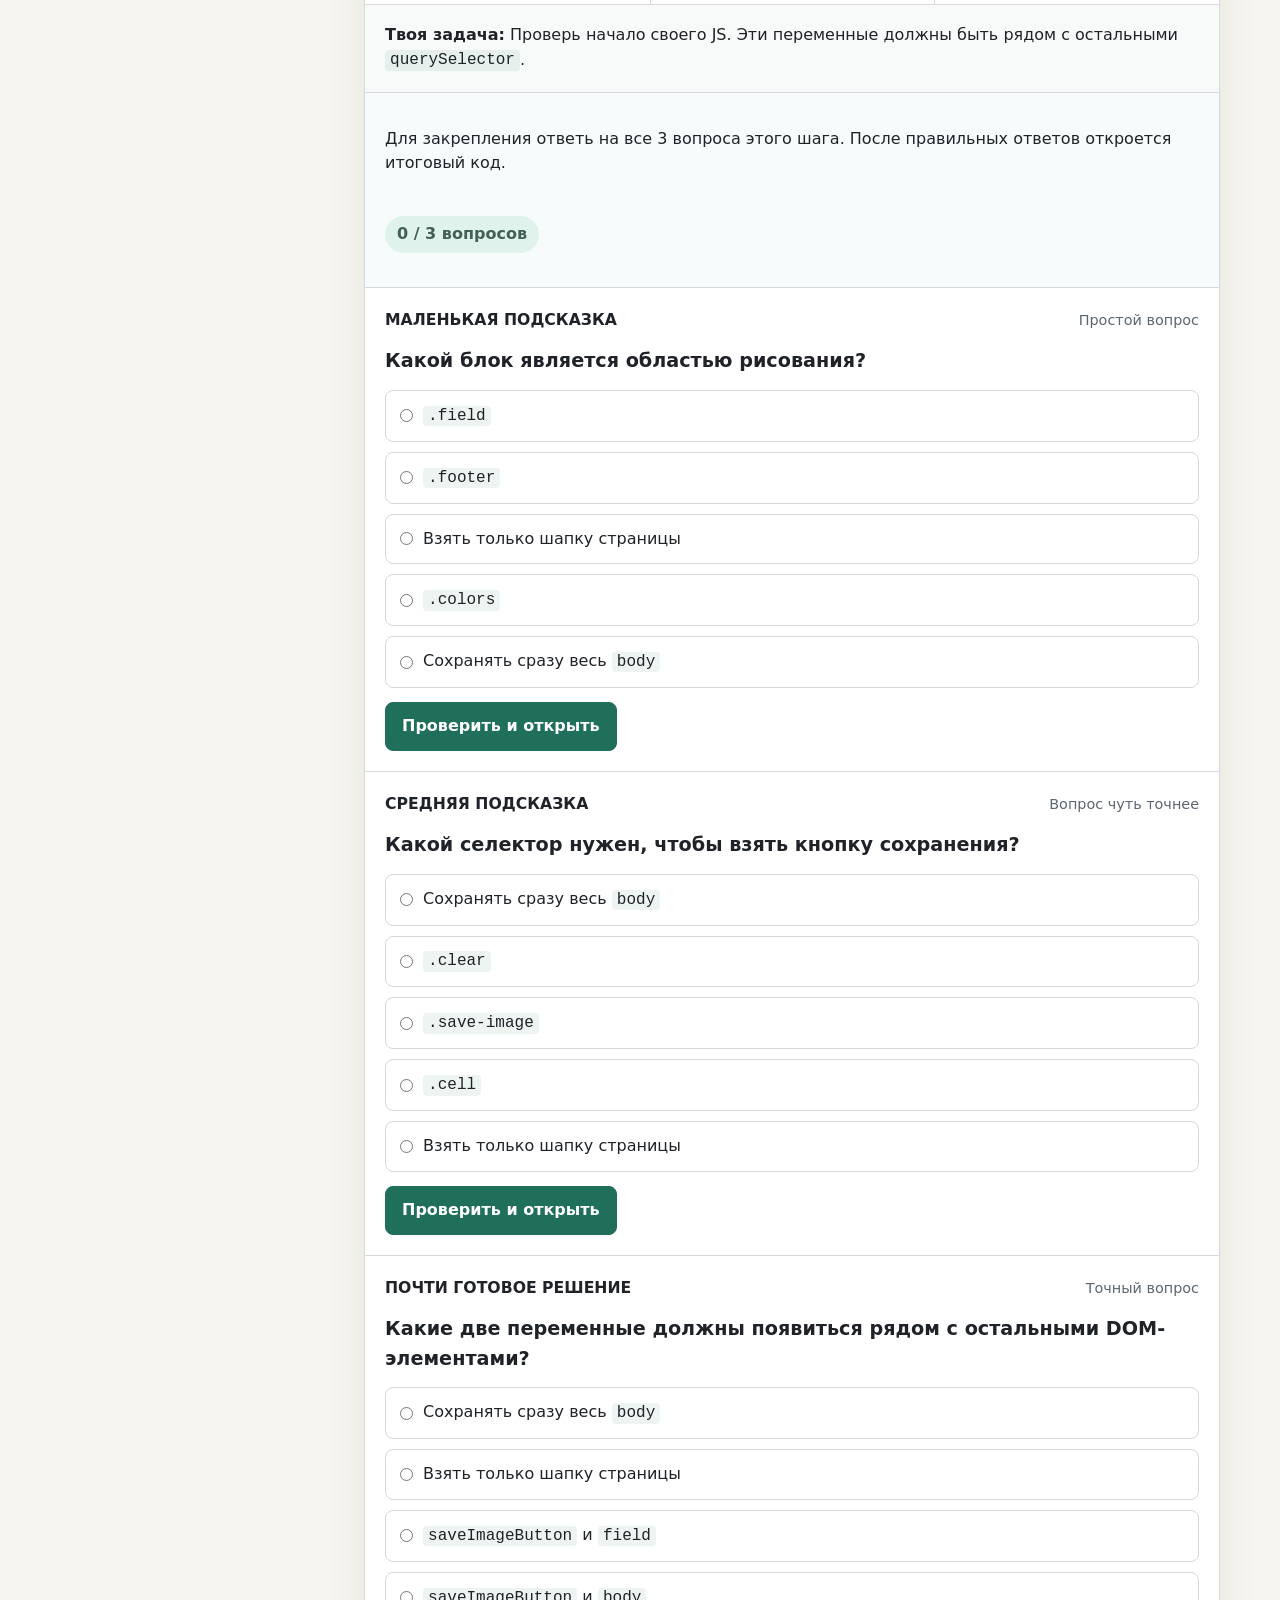
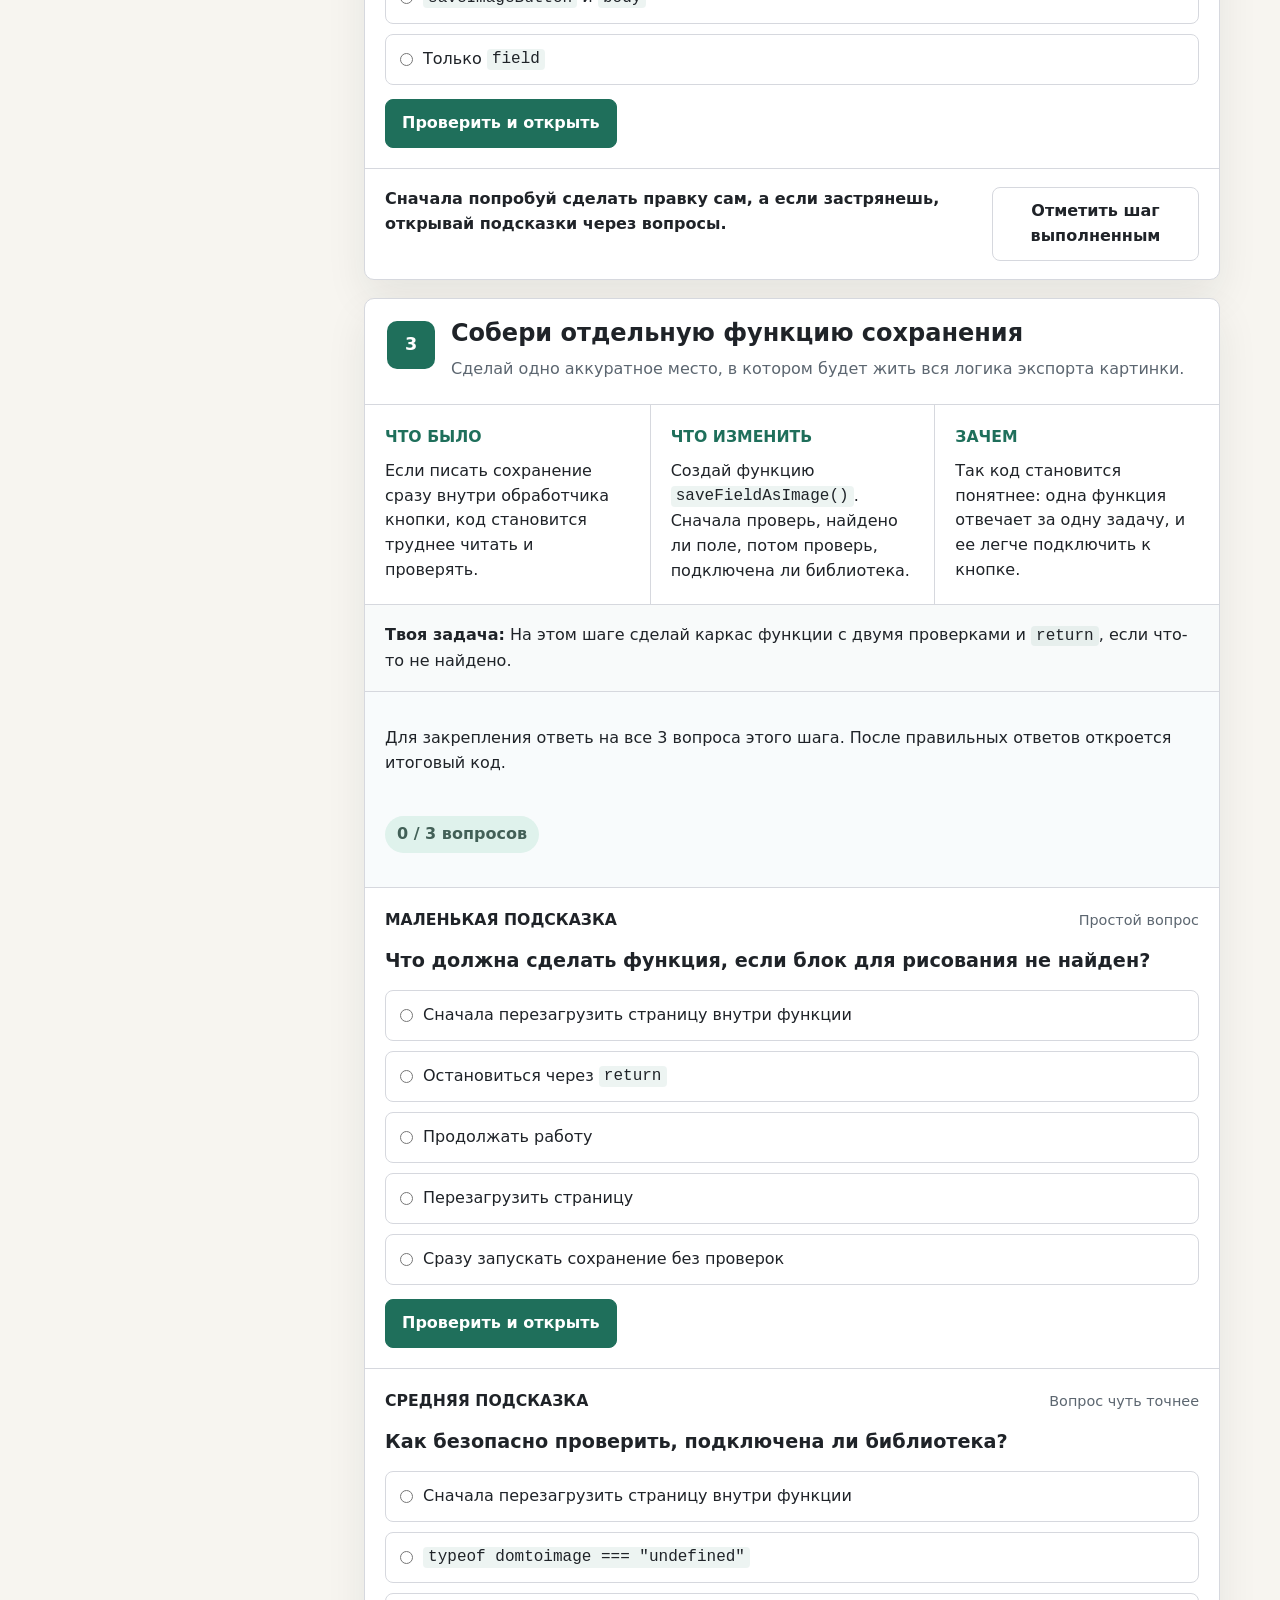
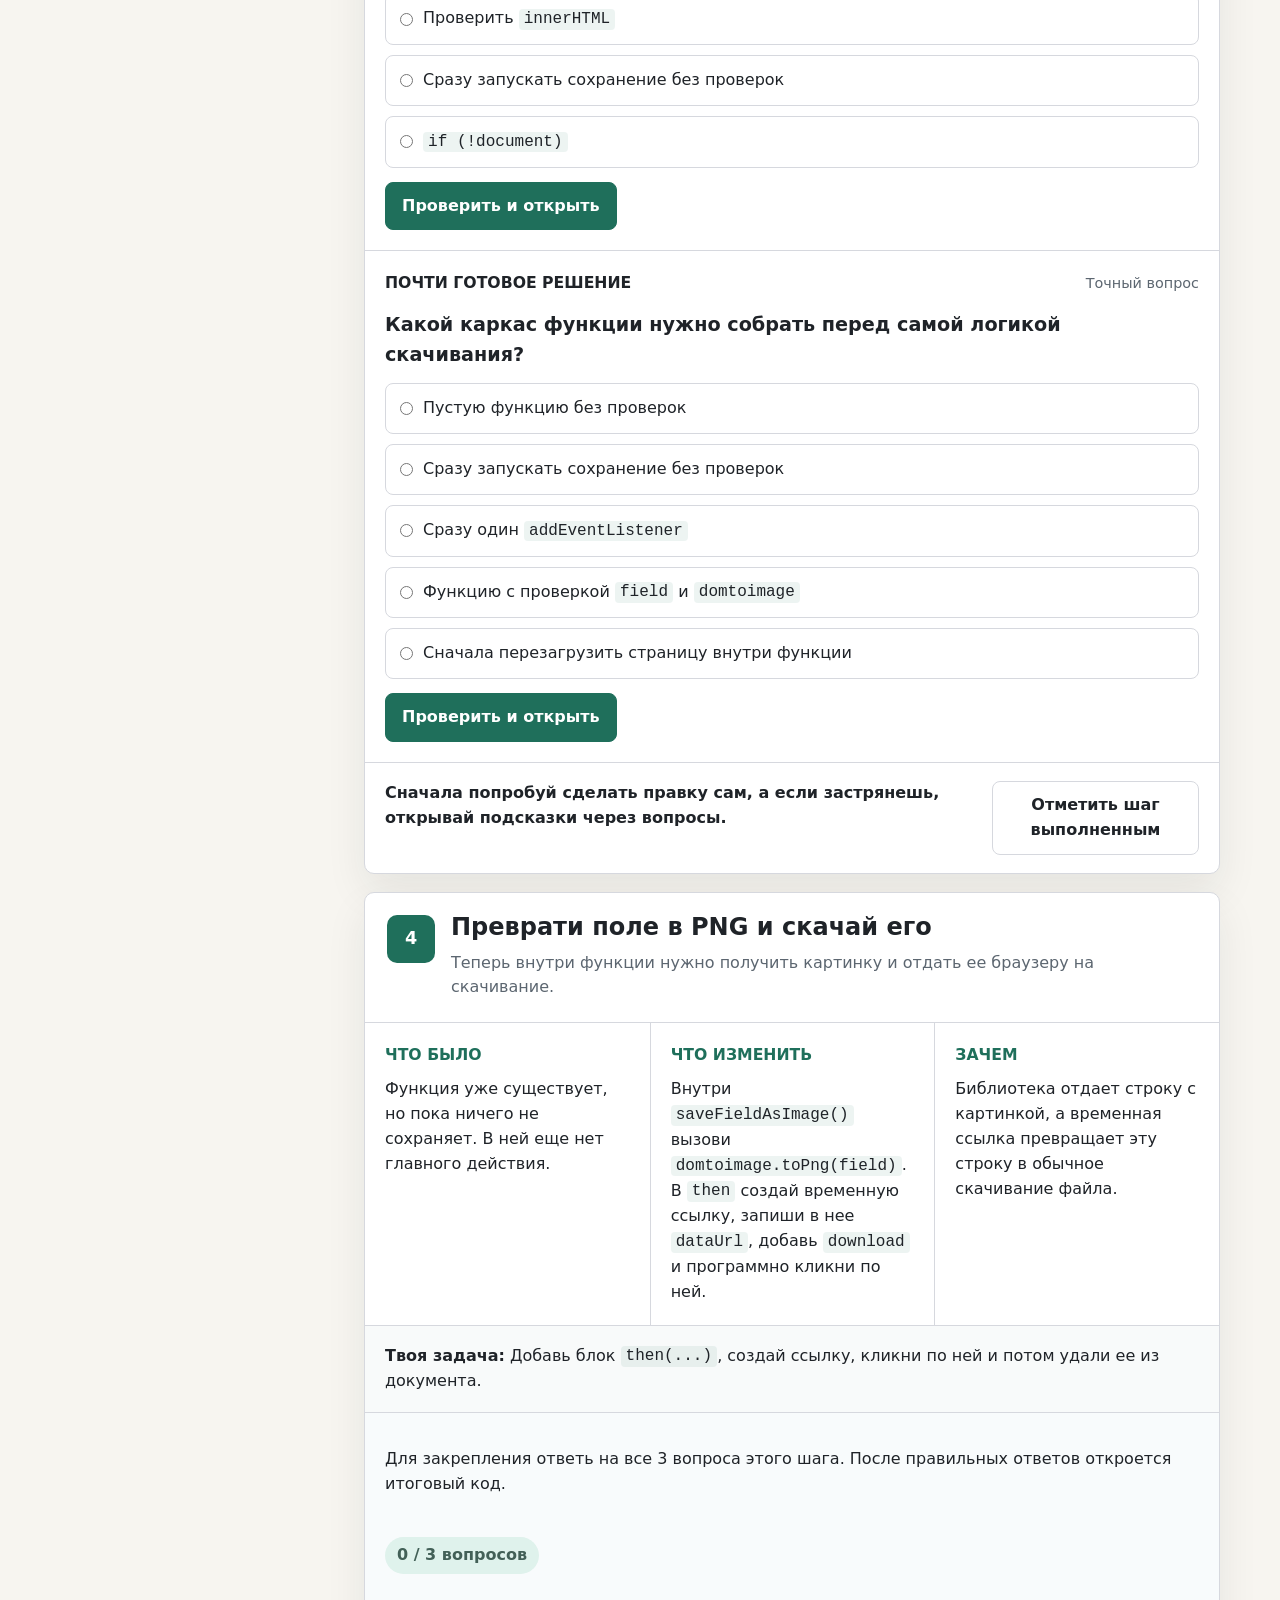
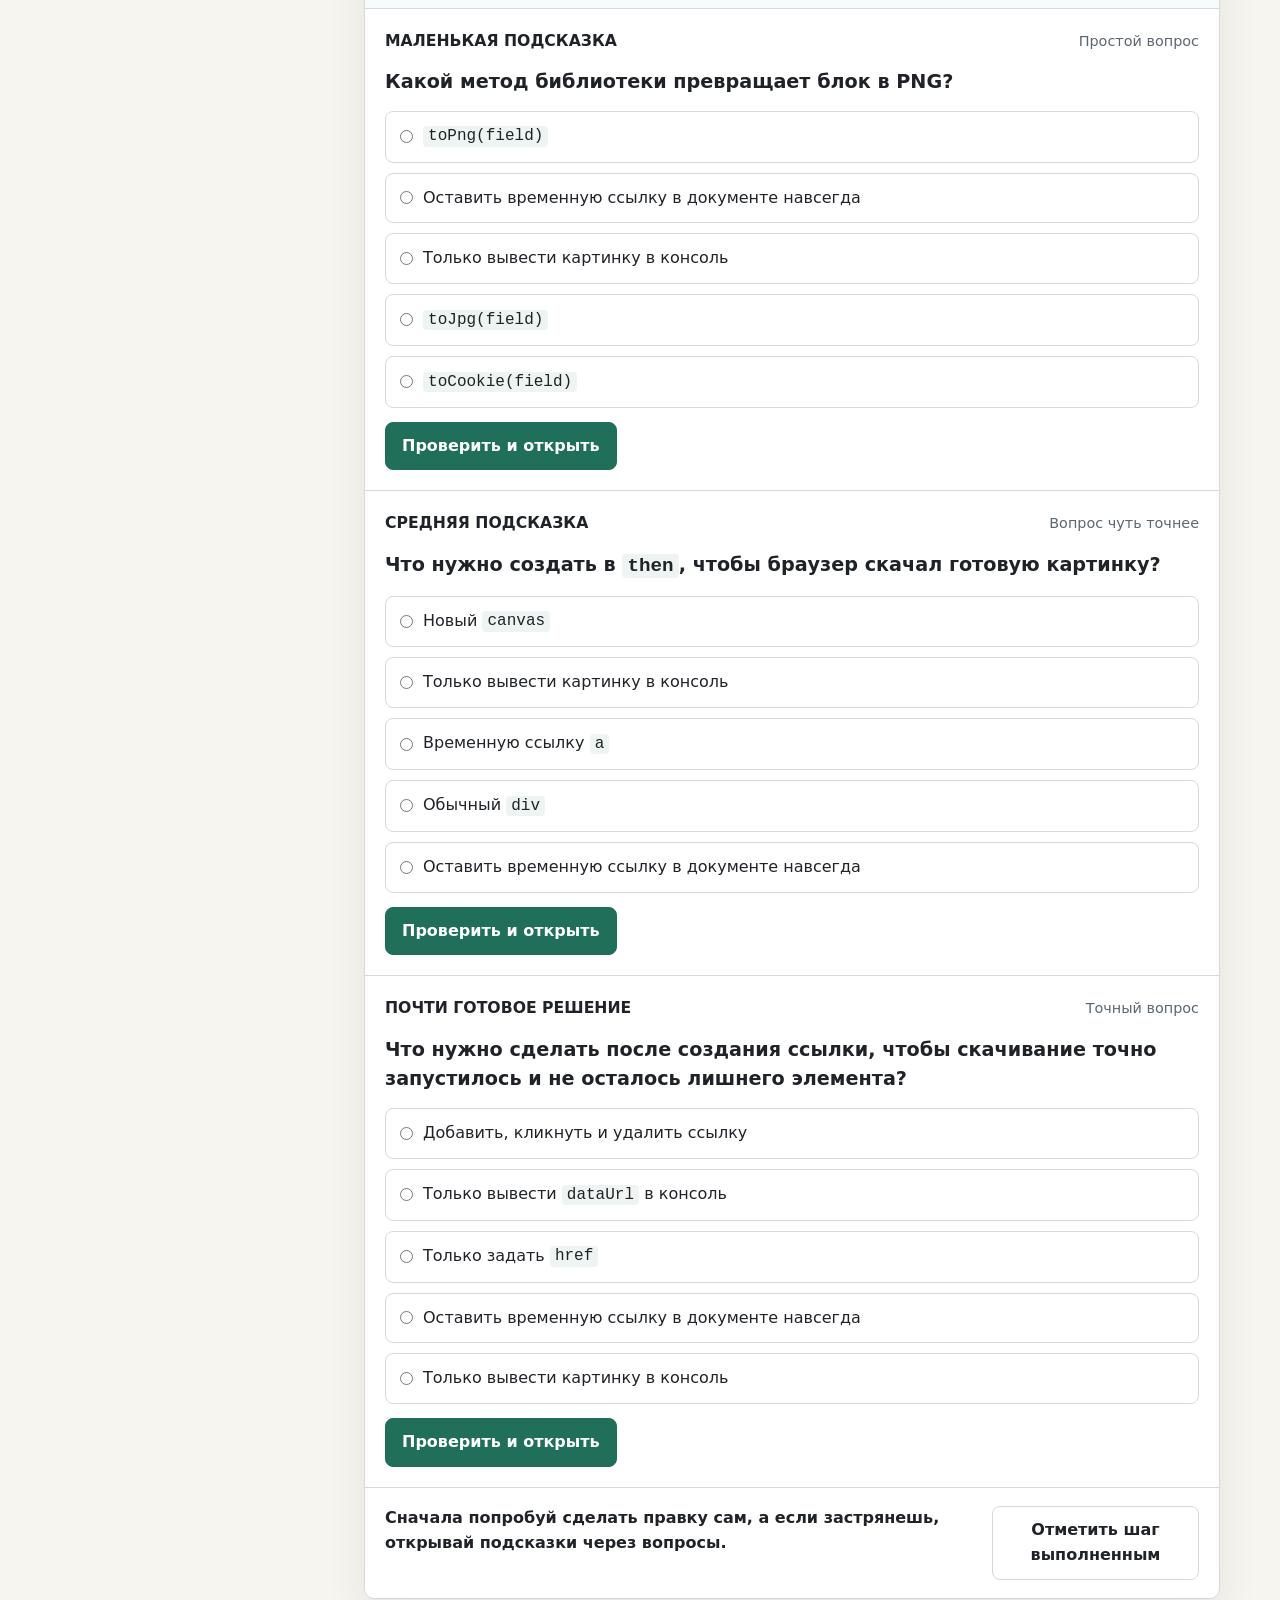
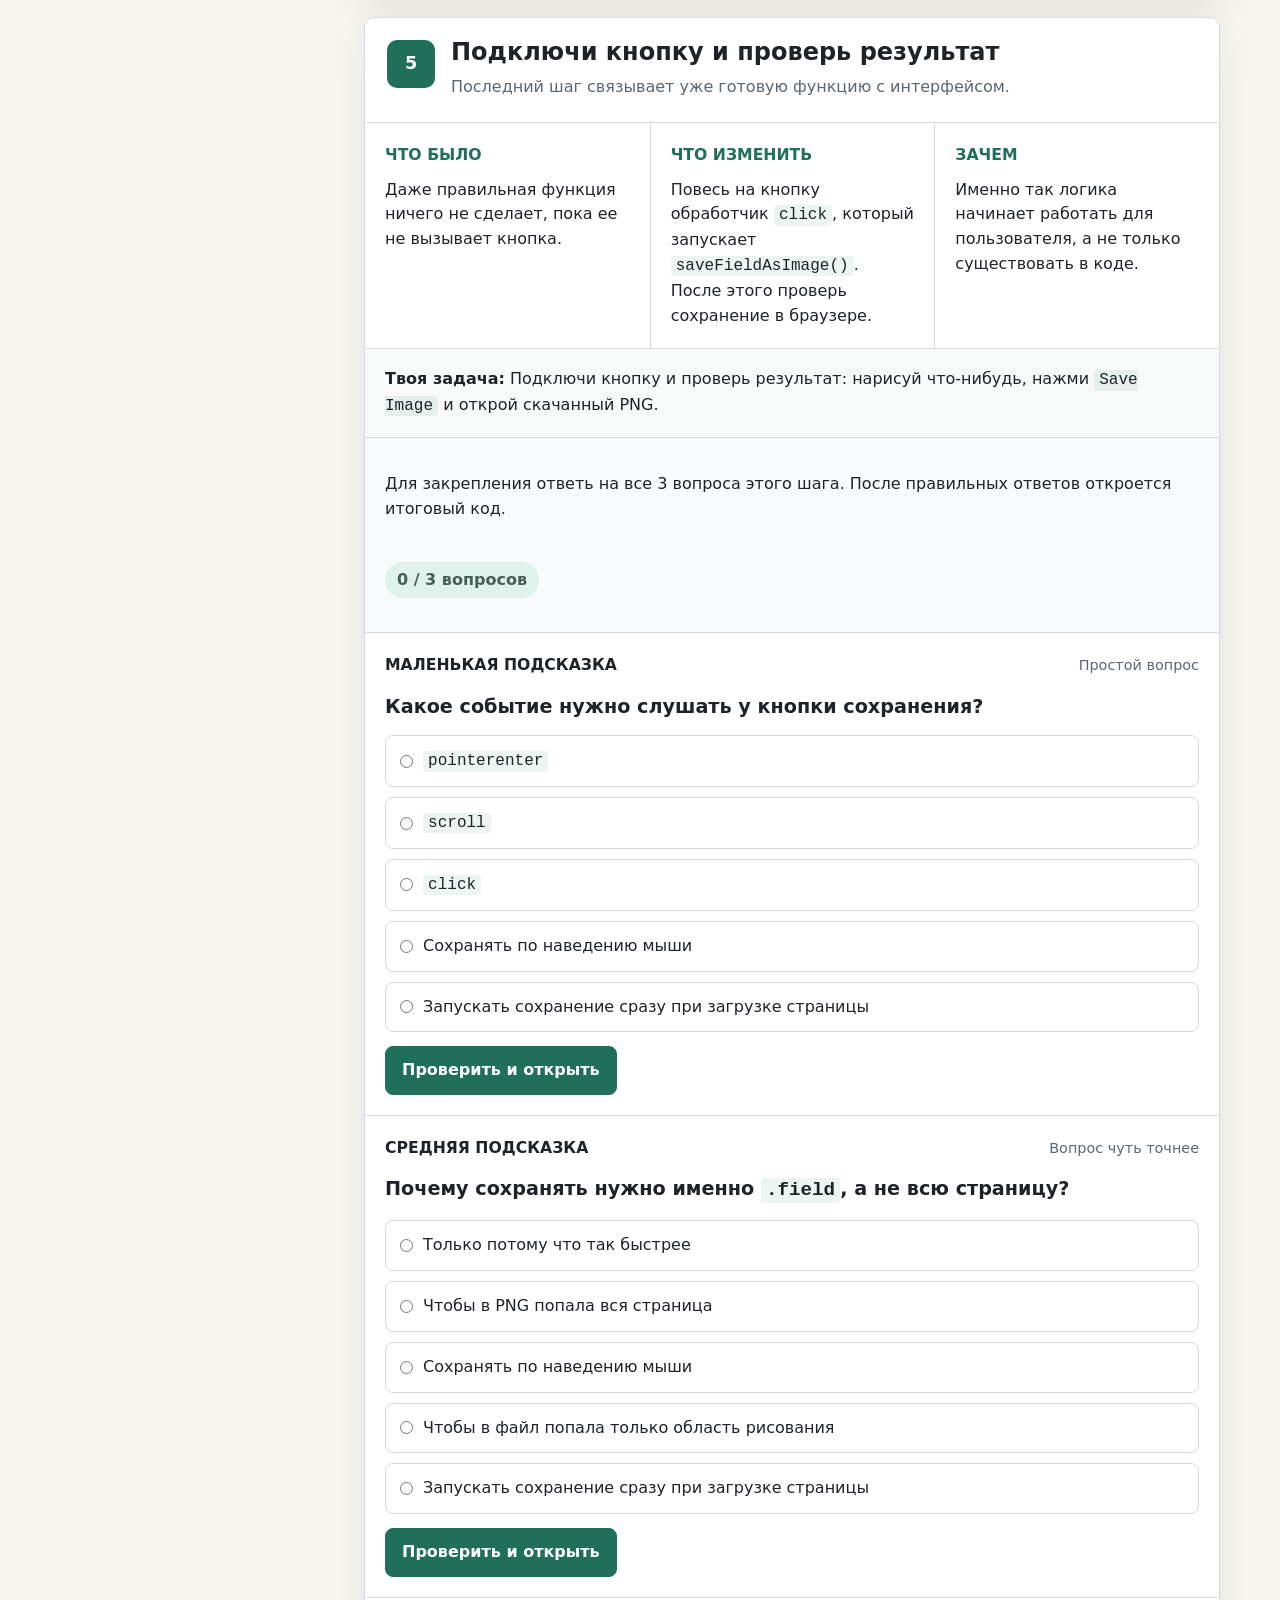
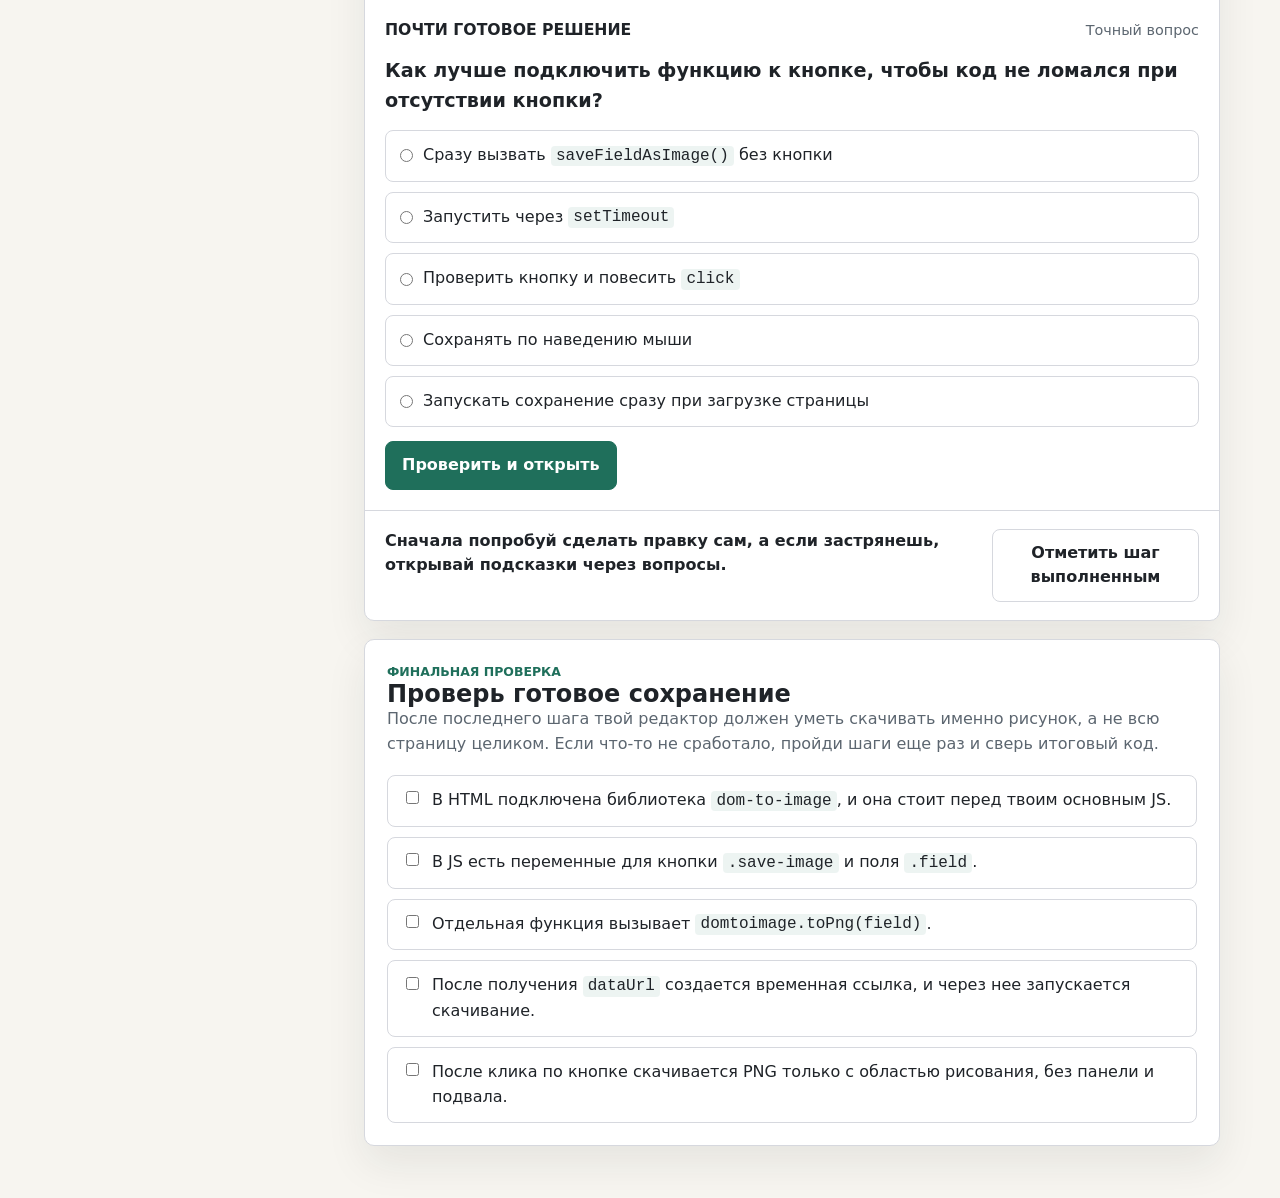
==== commit 01872a29: "update guide and tutorial" ====
--- a/index.html
+++ b/index.html
@@ -3,7 +3,7 @@
   <head>
     <meta charset="UTF-8" />
     <meta name="viewport" content="width=device-width, initial-scale=1.0" />
-    <title>Гайд по доработке Pixel Draw</title>
+    <title>Пошаговый гайд по сохранению рисунка</title>
     <link rel="stylesheet" href="style.css" />
   </head>
   <body>
@@ -11,12 +11,11 @@
       <div class="hero__inner">
         <div class="hero__copy">
           <p class="eyebrow">Пошаговый гайд</p>
-          <h1>Доработай `update.*`: сохранение и экспорт рисунка</h1>
+          <h1>Как сделать сохранение рисунка в картинку</h1>
           <p>
-            В этой инструкции ты не переносишь дизайн из `pixel_M4L3` один в
-            один. Ты берешь оттуда только две идеи: сохранение рисунка между
-            перезапусками и экспорт поля в картинку. Работать нужно на базе
-            своих файлов `update.html`, `update.css`, `update.js`.
+            Здесь ты спокойно и по шагам доработаешь свой редактор так, чтобы
+            рисунок можно было скачать как PNG. Мы не переделываем весь проект,
+            а добавляем только нужную логику.
           </p>
         </div>
 
@@ -50,63 +49,67 @@
         <section class="intro">
           <div>
             <p class="eyebrow">Как идти</p>
-            <h2>Сначала логика, потом проверка</h2>
+            <h2>Сначала подключаем инструмент, потом пишем логику</h2>
           </div>
-          <p>
-            Здесь основной упор на JavaScript. Мы добавим минимум новых правок в
-            `update.html` и `update.css`, только чтобы запустить новые функции:
-            кнопку сохранения и библиотеку `dom-to-image`. Всё остальное делается
-            в `update.js`.
-          </p>
+          <div>
+            <p>
+              В этой доработке главное находится в JavaScript, но один короткий
+              шаг будет и в HTML. Твоя цель простая:
+            </p>
+            <ul class="intro__list">
+              <li>подключить библиотеку для экспорта блока в PNG;</li>
+              <li>взять в JS кнопку и поле для рисования;</li>
+              <li>собрать функцию сохранения;</li>
+              <li>запустить скачивание по нажатию на кнопку.</li>
+            </ul>
+          </div>
         </section>
 
         <div id="steps" class="steps"></div>
 
         <section class="finish" aria-labelledby="finish-title">
           <p class="eyebrow">Финальная проверка</p>
-          <h2 id="finish-title">Проверь готовую доработку</h2>
+          <h2 id="finish-title">Проверь готовое сохранение</h2>
           <p>
-            После последнего шага твой редактор из `update.*` должен уметь:
-            сохранить состояние поля в cookie, восстановить рисунок после
-            перезагрузки страницы и скачать содержимое `.field` как готовую
-            картинку. При этом внешний вид редактора должен остаться почти
-            прежним: мы не переделываем интерфейс под `pixel_M4L3`, а только
-            добавляем нужную функциональность.
+            После последнего шага твой редактор должен уметь скачивать именно
+            рисунок, а не всю страницу целиком. Если что-то не сработало, пройди
+            шаги еще раз и сверь итоговый код.
           </p>
 
           <div class="checklist">
             <label>
               <input type="checkbox" />
               <span>
-                В `update.html` подключена библиотека <code>dom-to-image</code>
-                и добавлена кнопка сохранения.
+                В HTML подключена библиотека <code>dom-to-image</code>, и она
+                стоит перед твоим основным JS.
               </span>
             </label>
             <label>
               <input type="checkbox" />
               <span>
-                У каждой клетки есть понятный код цвета, а не только inline-стиль.
+                В JS есть переменные для кнопки <code>.save-image</code> и
+                поля <code>.field</code>.
               </span>
             </label>
             <label>
               <input type="checkbox" />
               <span>
-                При запуске редактор читает cookie и восстанавливает рисунок в
-                уже созданные клетки.
+                Отдельная функция вызывает
+                <code>domtoimage.toPng(field)</code>.
               </span>
             </label>
             <label>
               <input type="checkbox" />
               <span>
-                После рисования, очистки и заливки состояние сетки снова
-                записывается в cookie.
+                После получения <code>dataUrl</code> создается временная
+                ссылка, и через нее запускается скачивание.
               </span>
             </label>
             <label>
               <input type="checkbox" />
               <span>
-                Кнопка сохранения скачивает именно поле <code>.field</code> как
-                изображение.
+                После клика по кнопке скачивается PNG только с областью
+                рисования, без панели и подвала.
               </span>
             </label>
           </div>
--- a/style.css
+++ b/style.css
@@ -235,6 +235,16 @@
   color: var(--muted);
 }
 
+.intro__list {
+  margin: 12px 0 0;
+  padding-left: 20px;
+  color: var(--muted);
+}
+
+.intro__list li + li {
+  margin-top: 6px;
+}
+
 .steps {
   display: grid;
   gap: 18px;
@@ -336,6 +346,11 @@
   border-radius: 999px;
   background: var(--accent-soft);
   color: #426057;
+  font-weight: 700;
+}
+
+.practice__penalty {
+  color: #8b5a14;
   font-weight: 700;
 }
 
@@ -422,11 +437,37 @@
   font-weight: 700;
 }
 
+.feedback.is-locked {
+  color: #8b5a14;
+  font-weight: 700;
+}
+
+.hint__form.is-locked .option,
+.hint__form.is-solved-form .option {
+  opacity: 0.72;
+  cursor: not-allowed;
+}
+
 .hint__body {
   margin-top: 14px;
   padding: 16px;
   border-left: 4px solid var(--accent);
   background: var(--accent-soft);
+}
+
+.penalty-block {
+  border-bottom: 1px solid var(--line);
+  background: #fff9ea;
+}
+
+.penalty-block__head {
+  padding: 18px 20px;
+  border-bottom: 1px solid #f0d7a0;
+}
+
+.penalty-block__head p {
+  margin: 0;
+  color: var(--muted);
 }
 
 .hint__level {
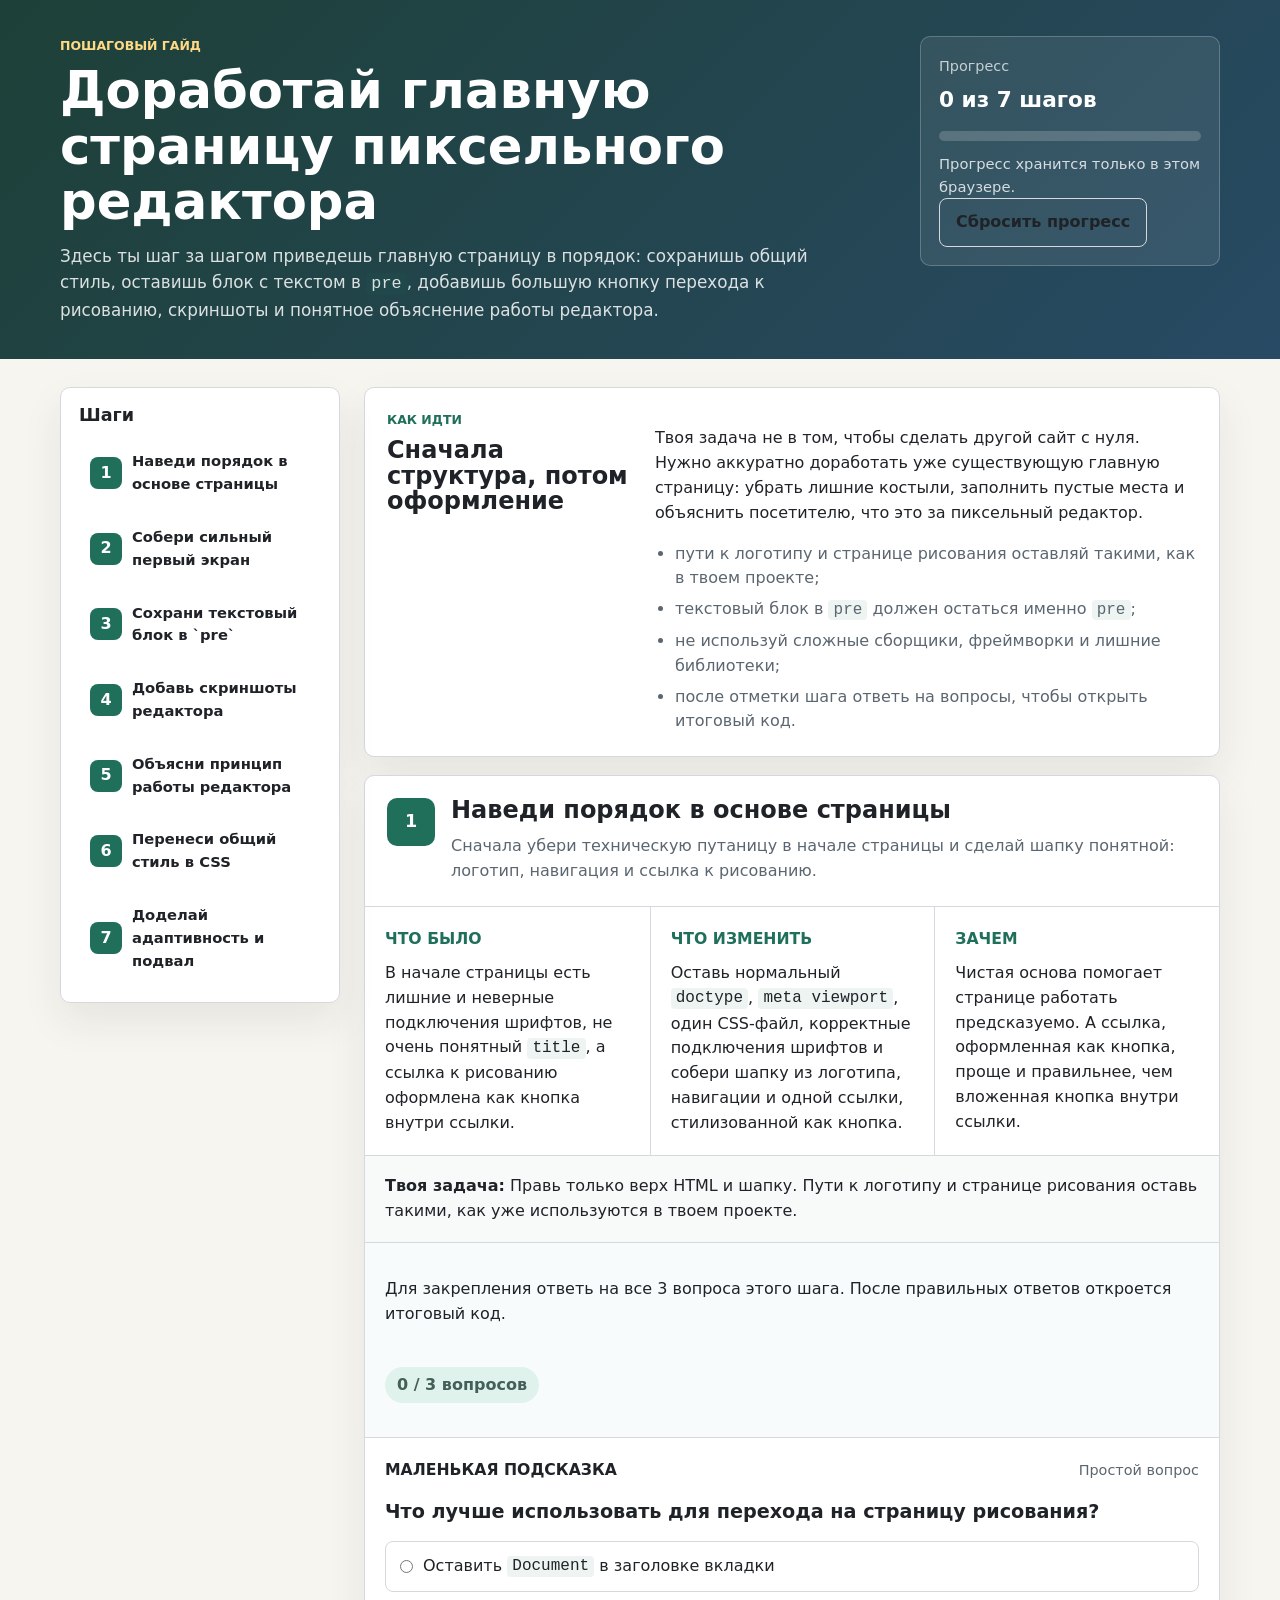
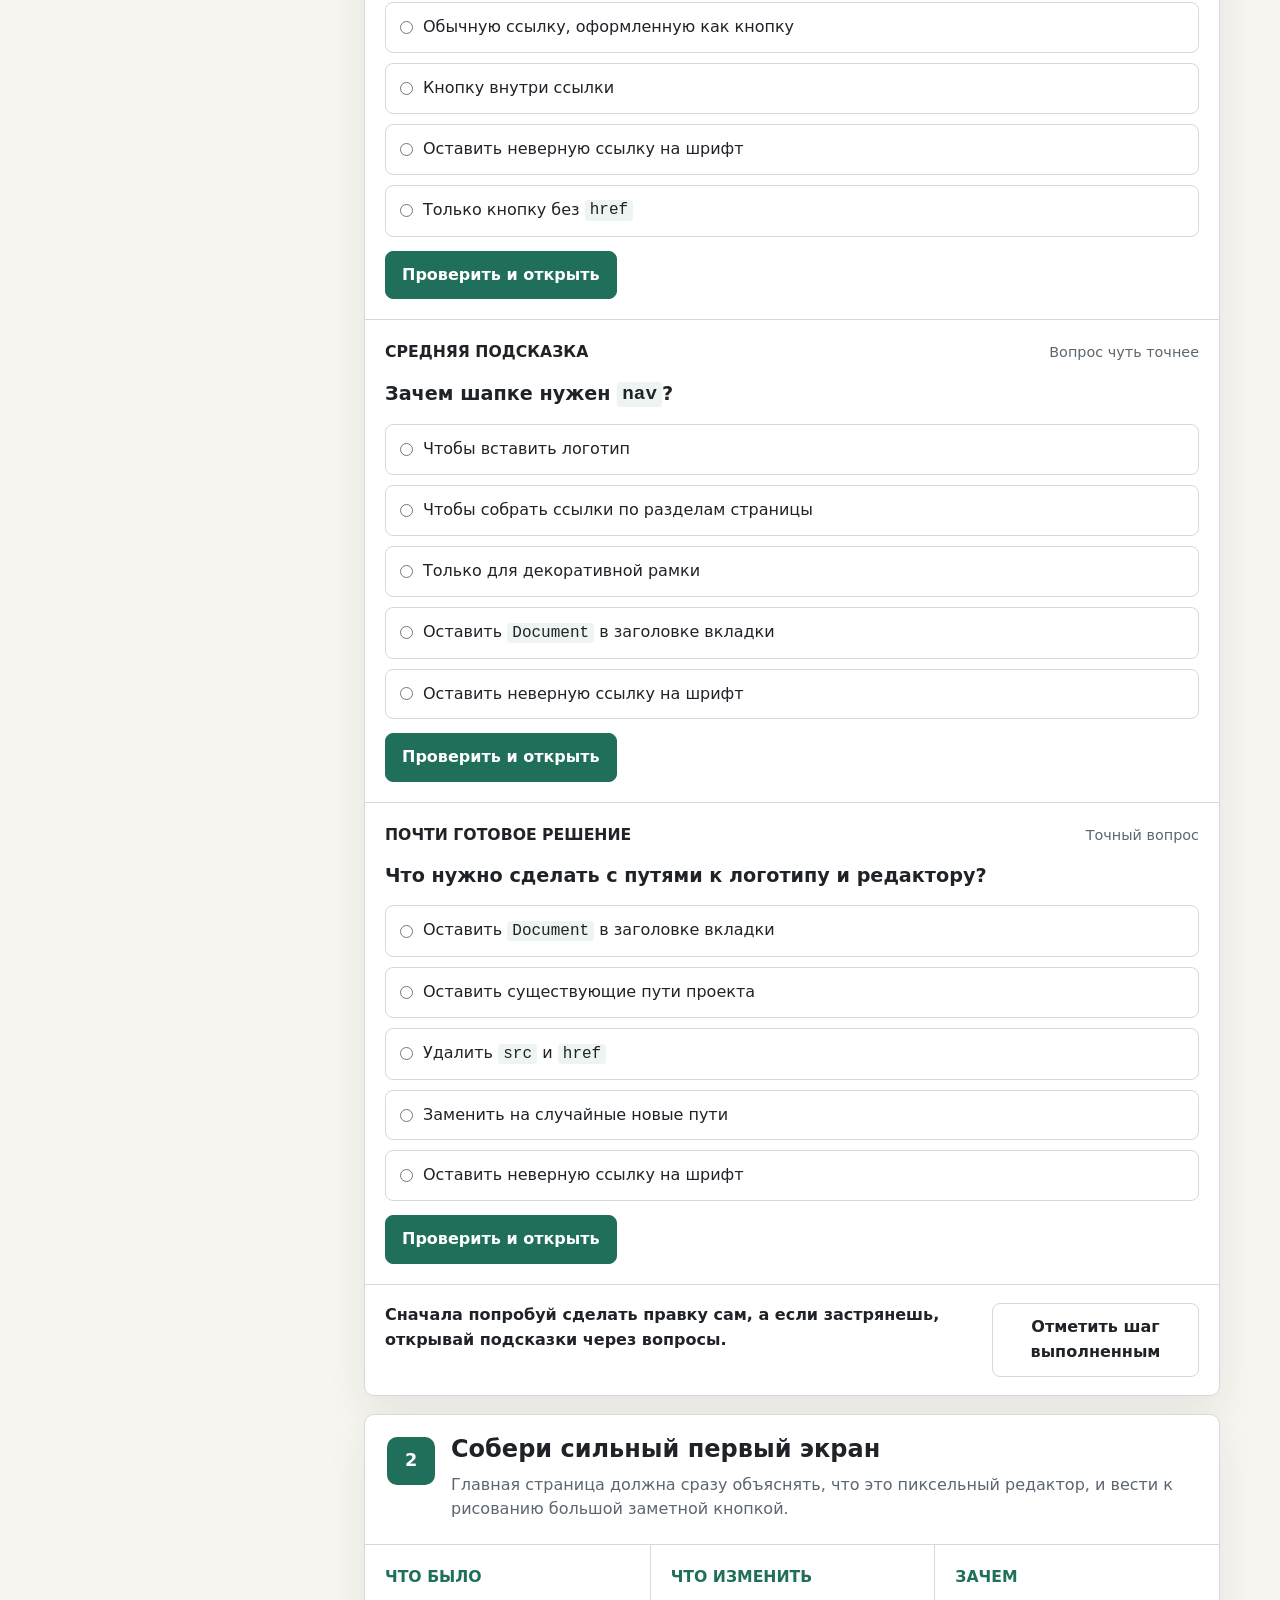
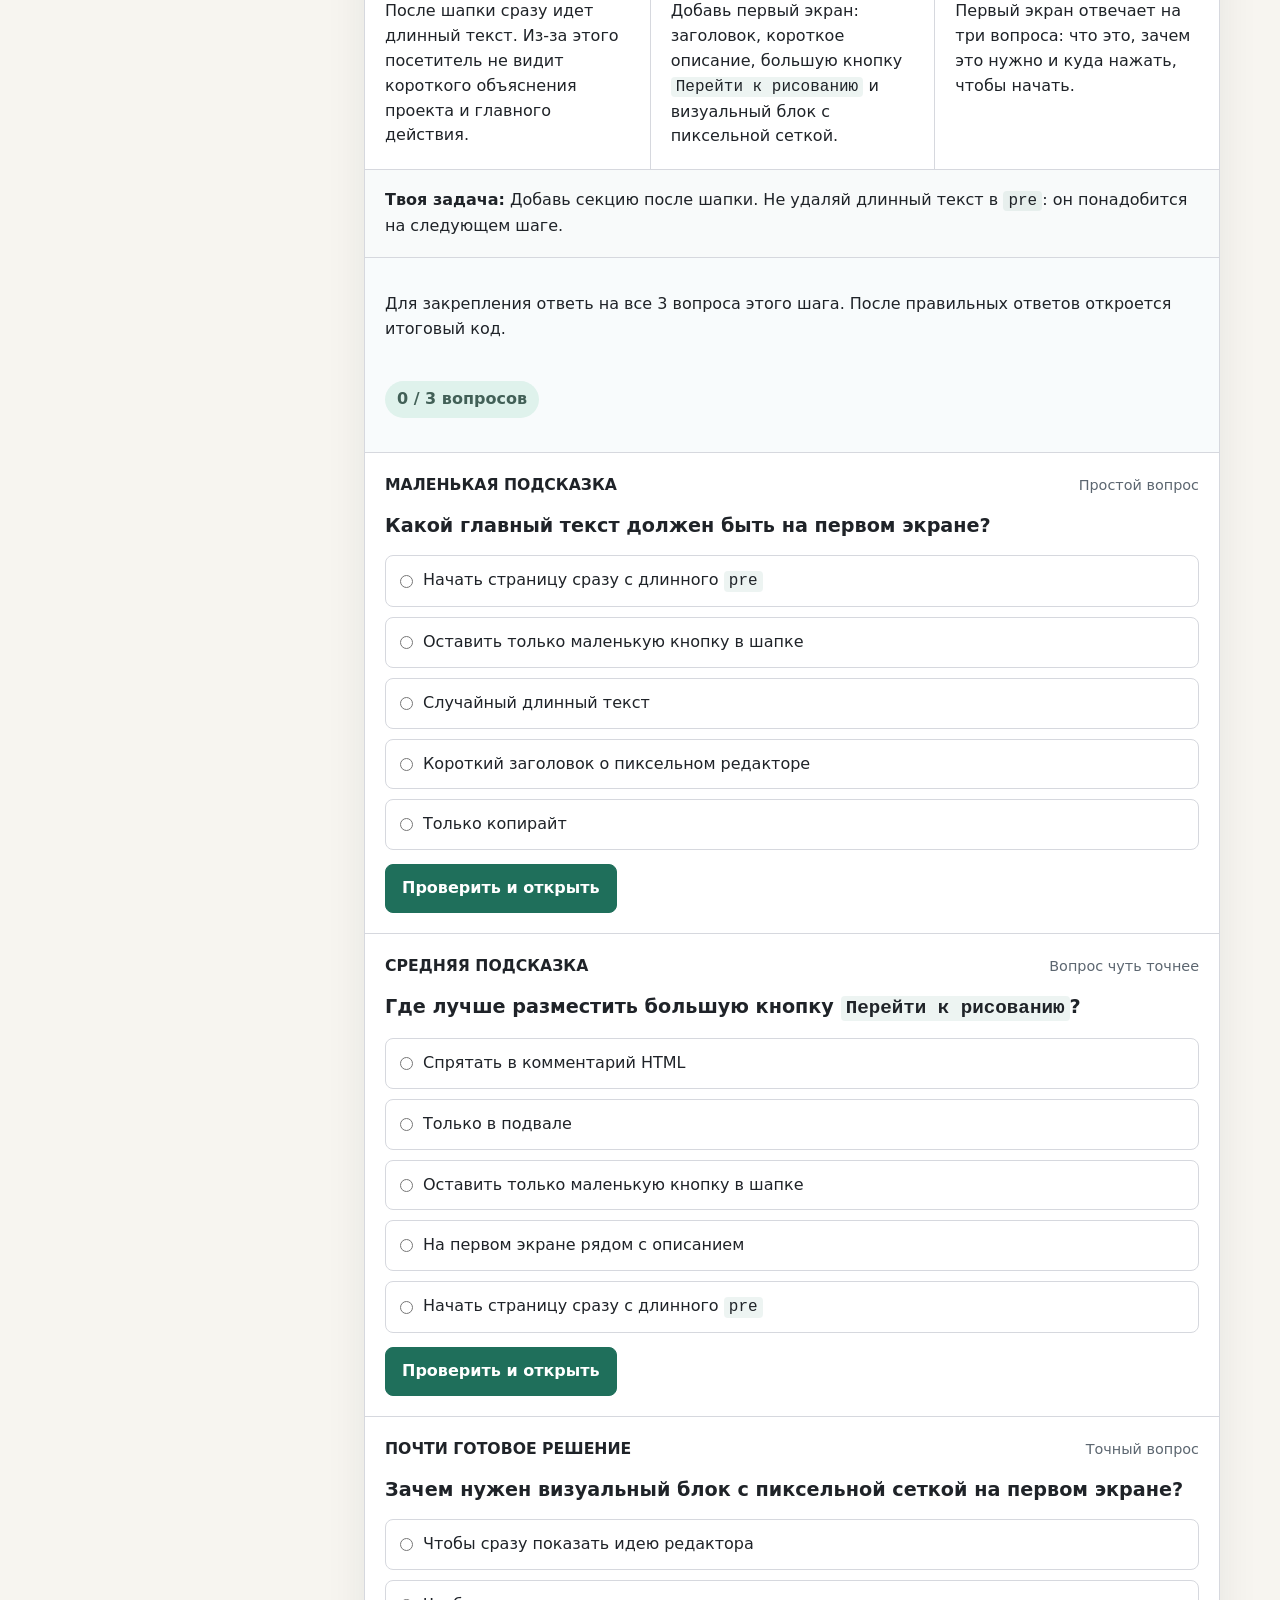
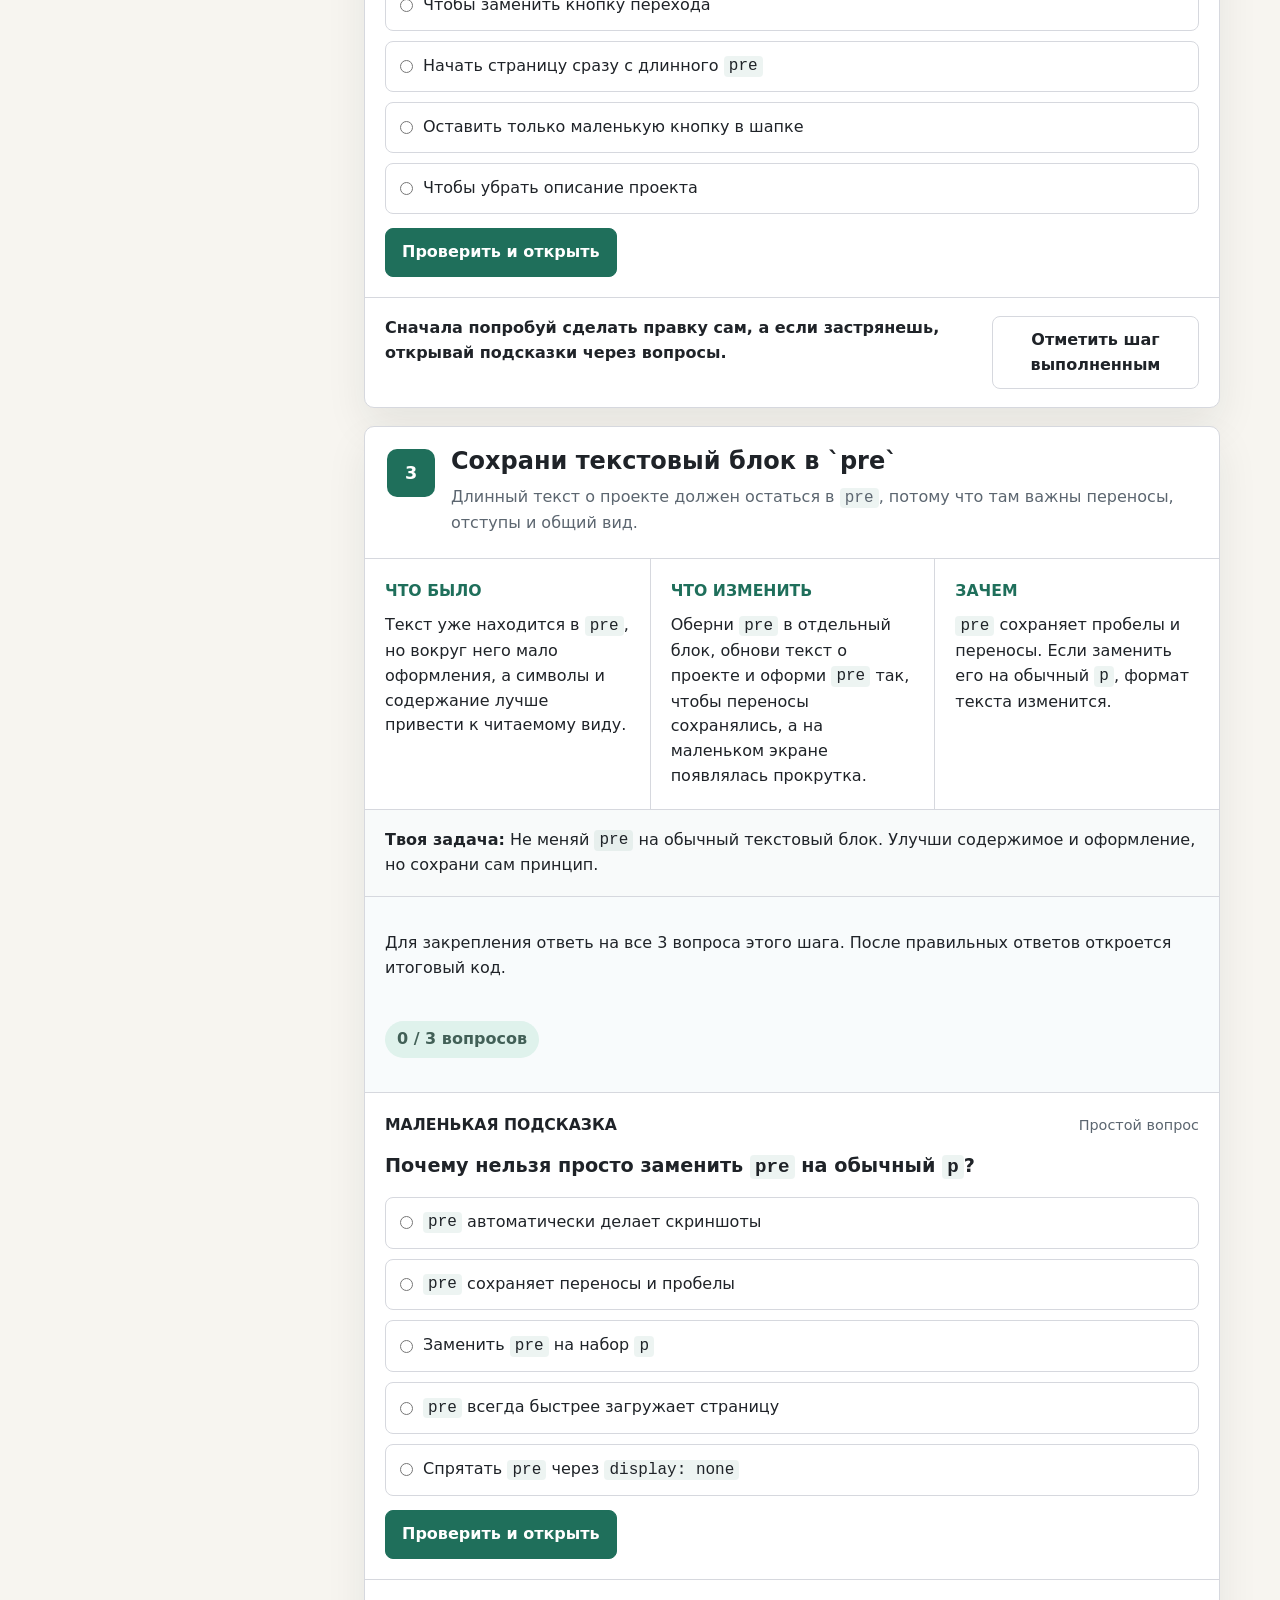
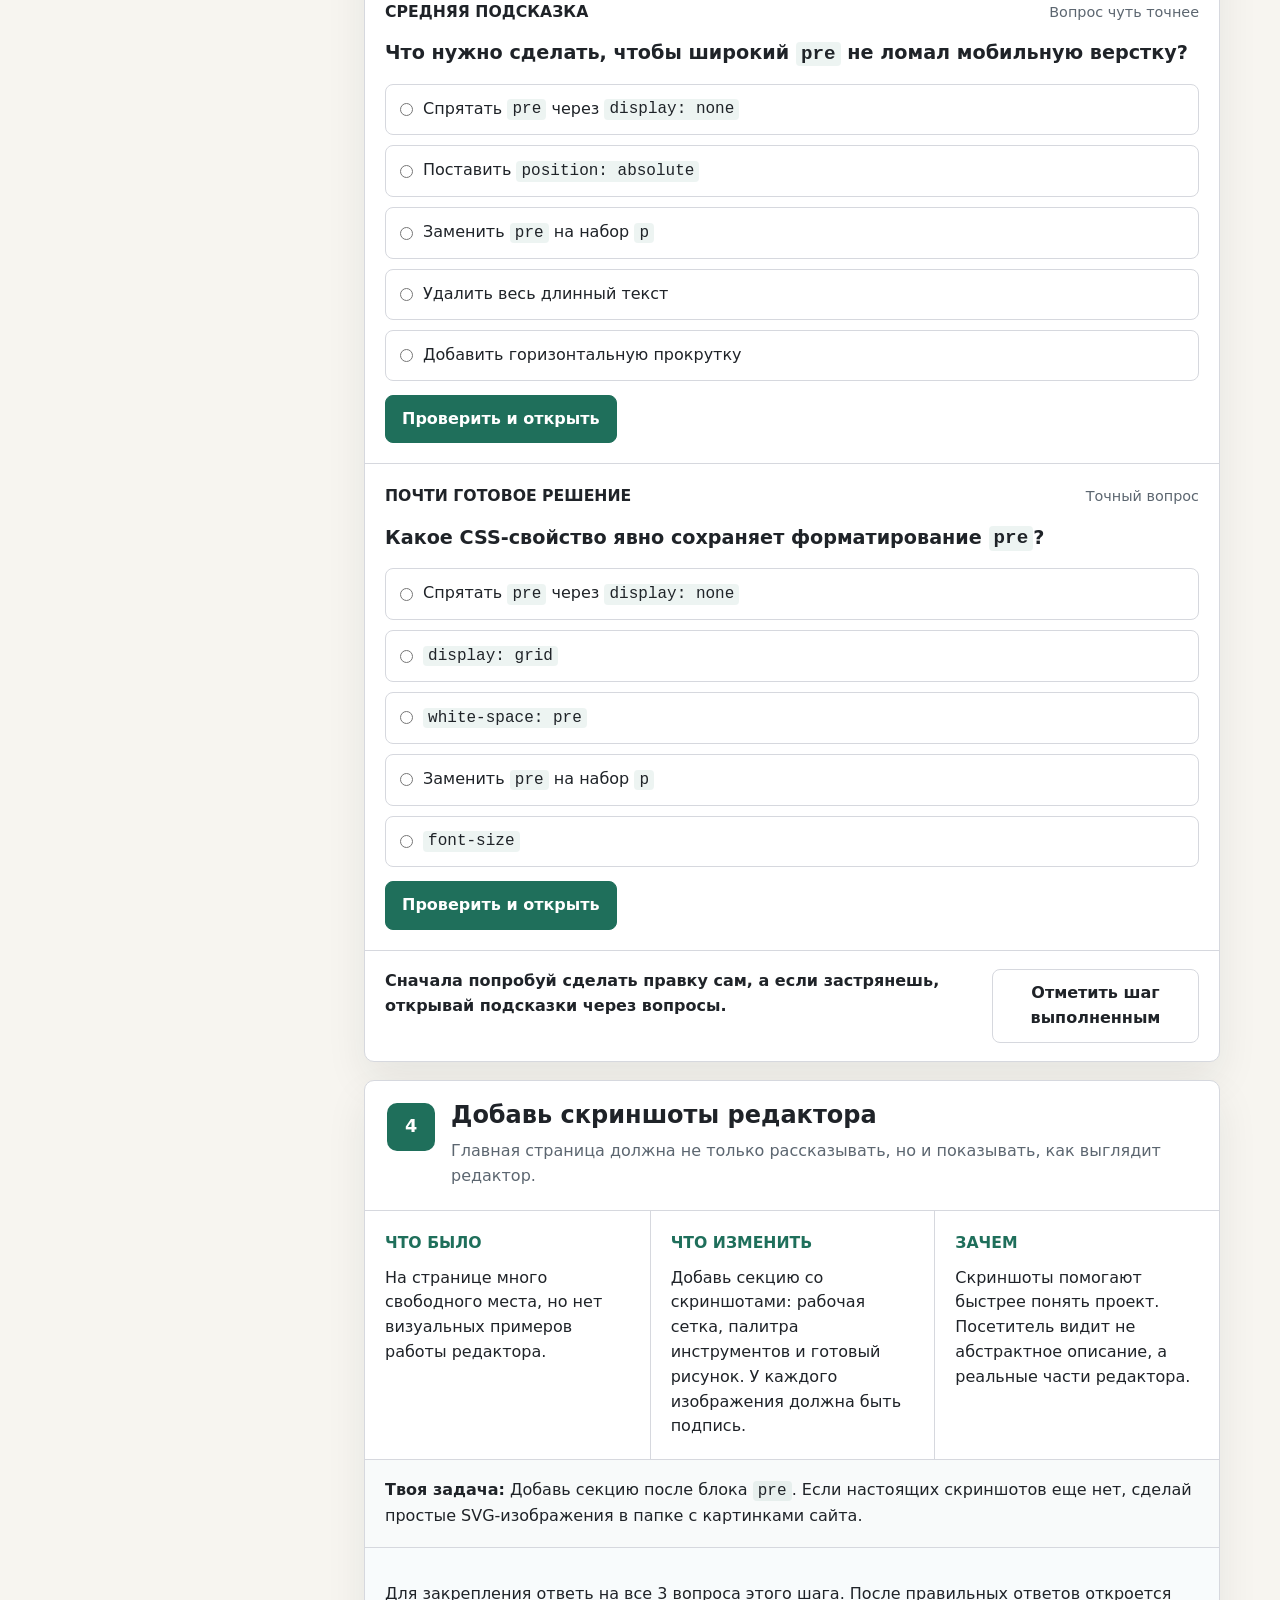
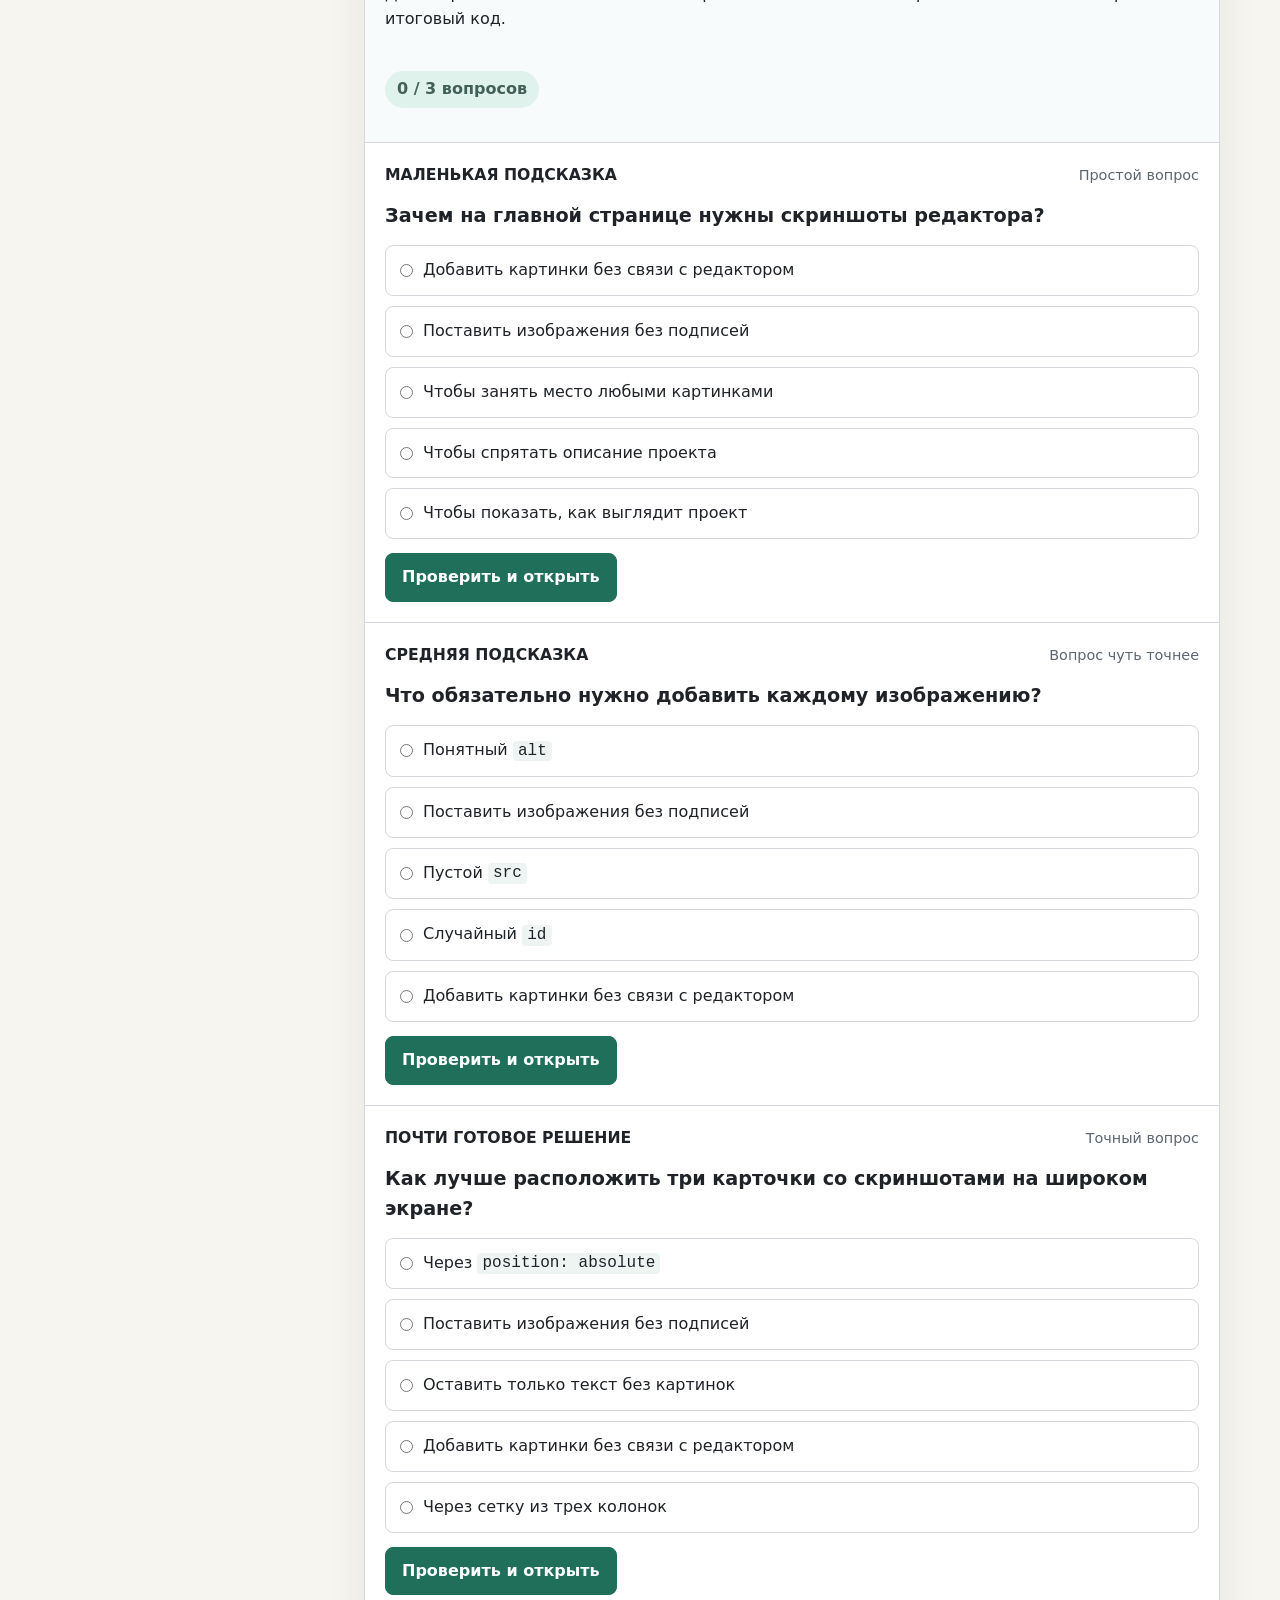
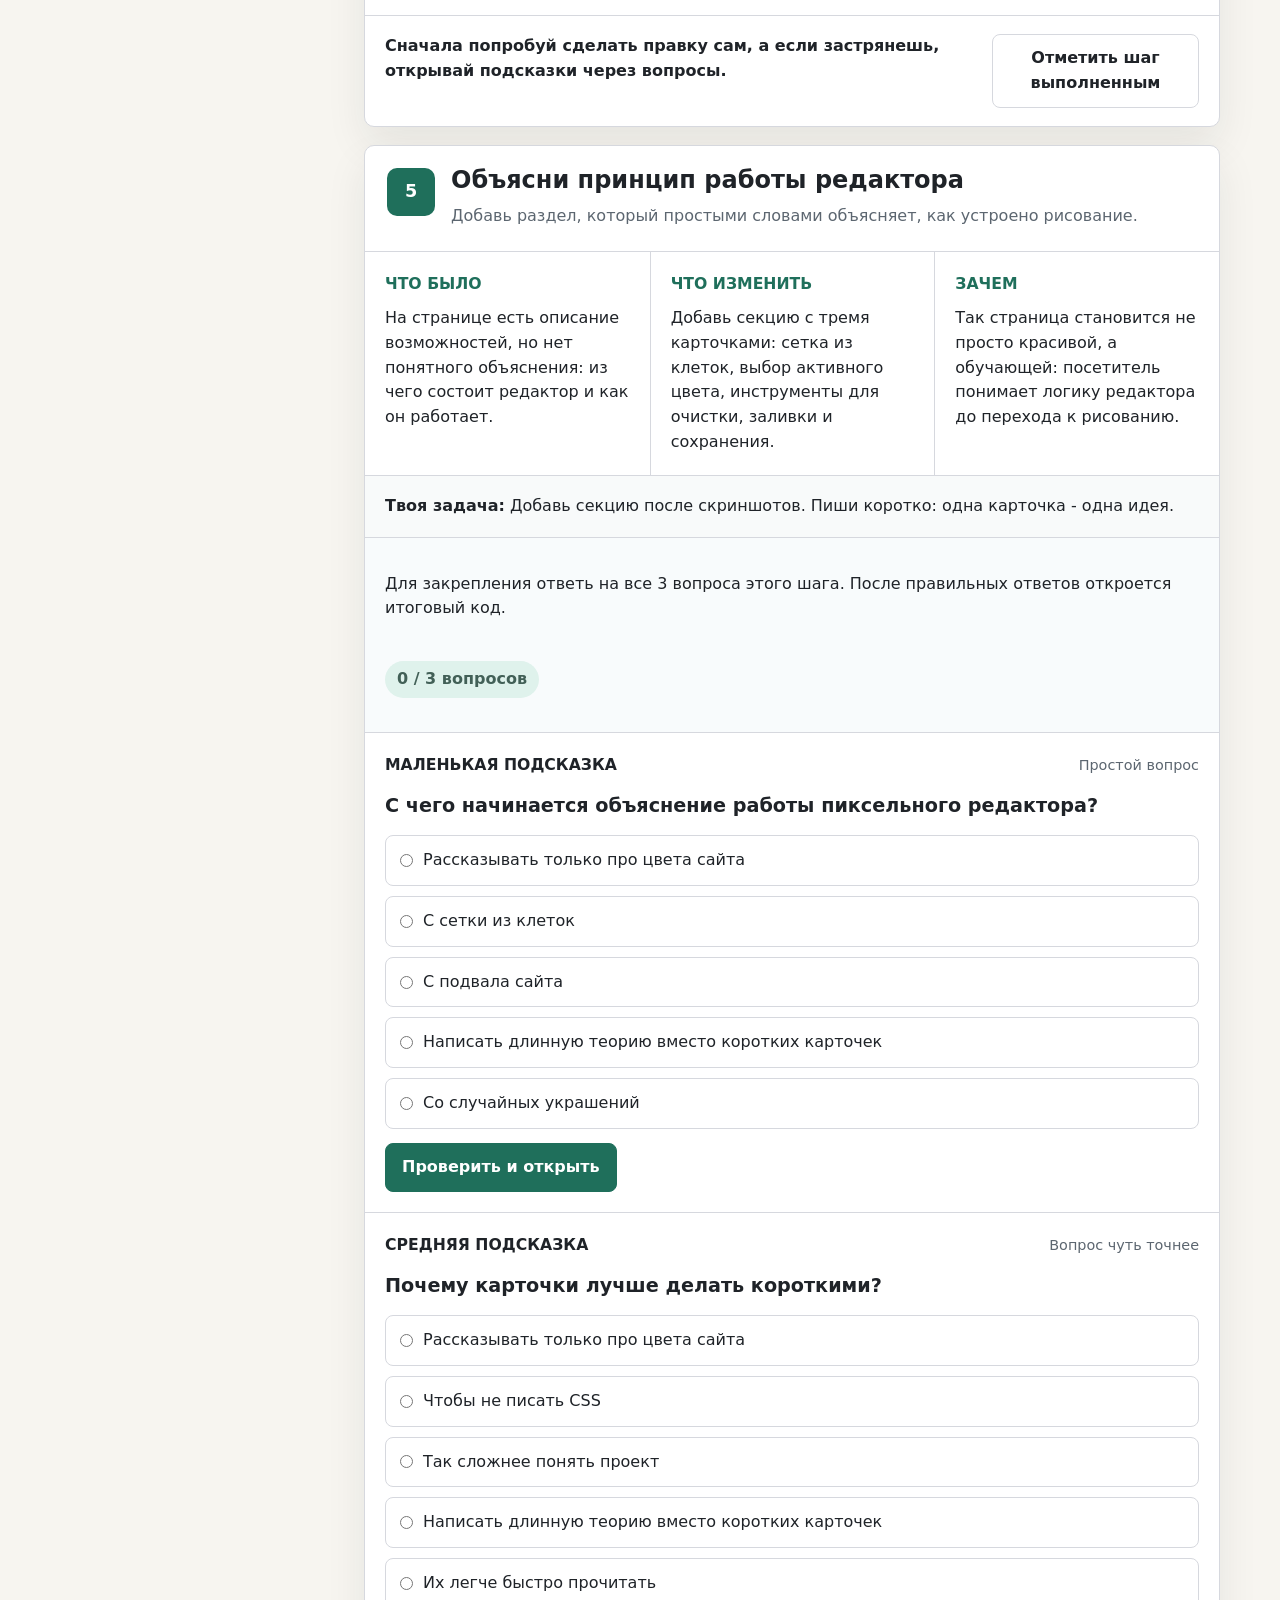
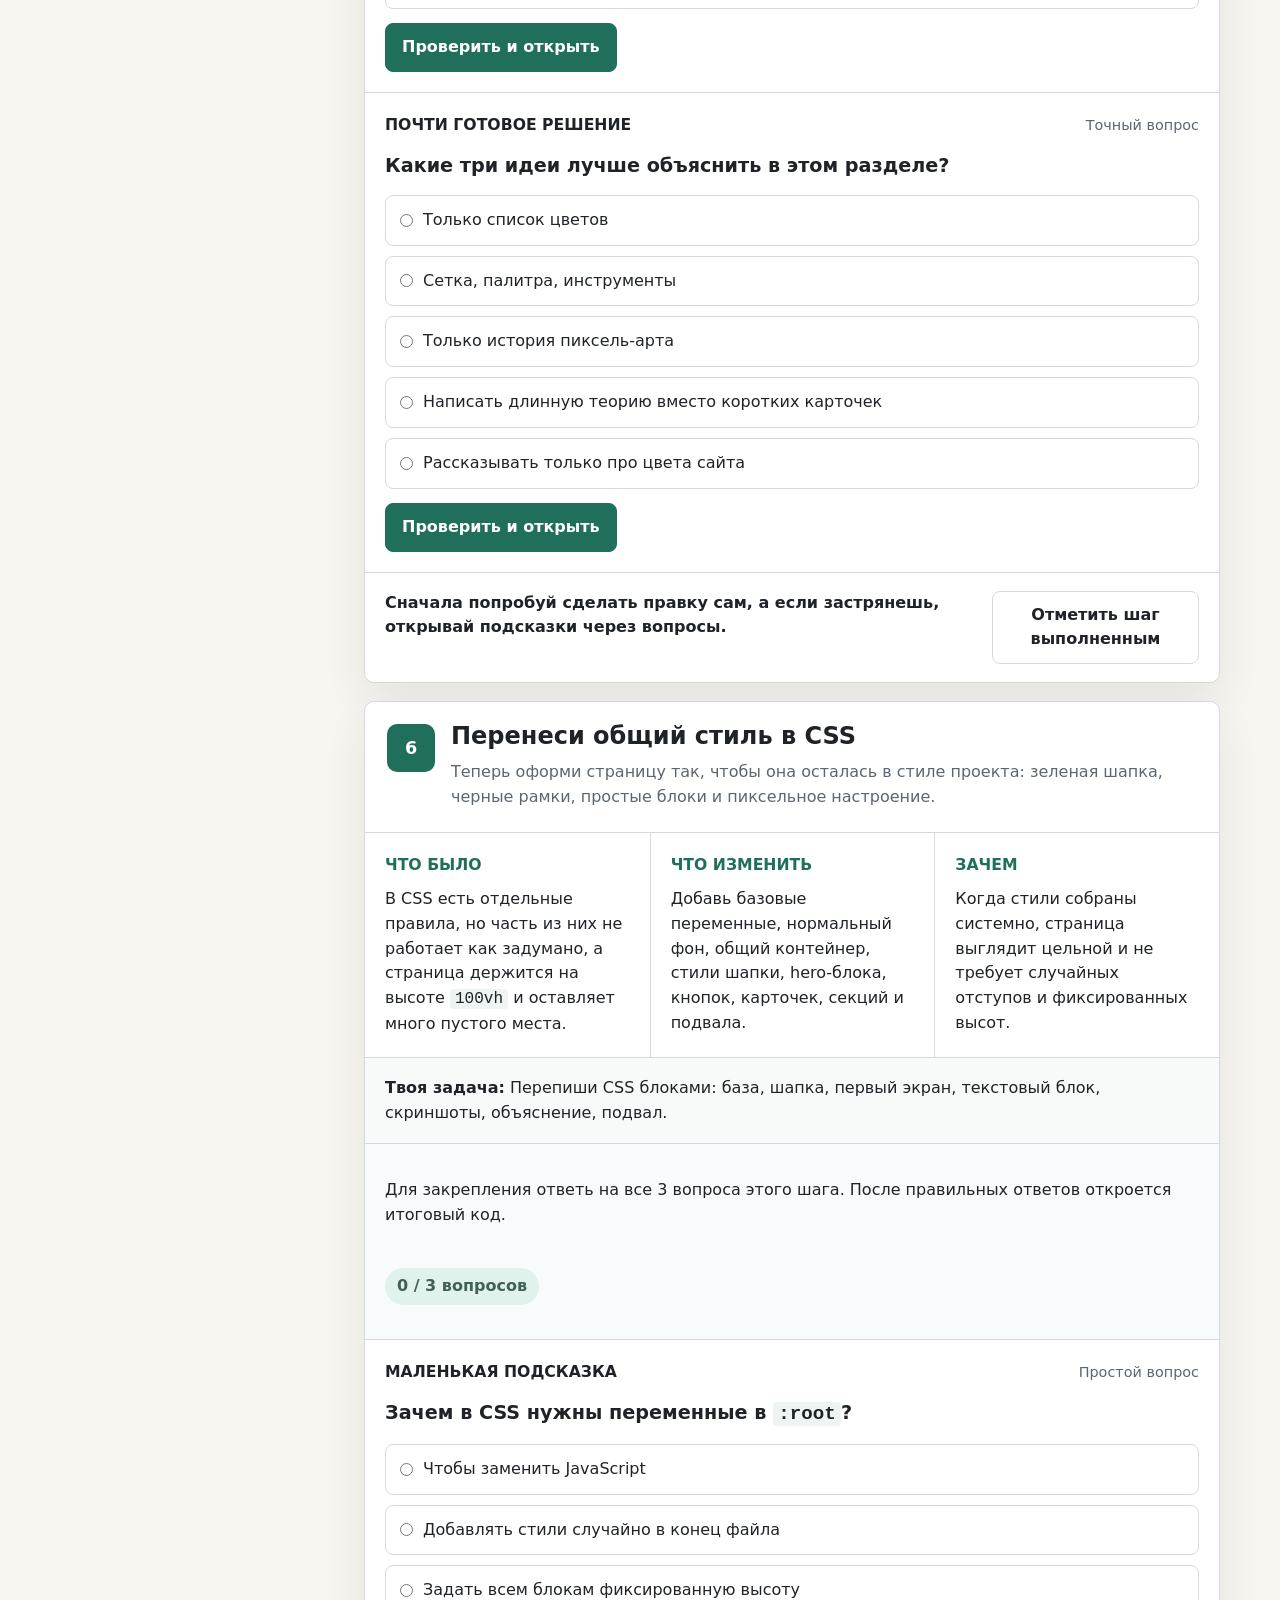
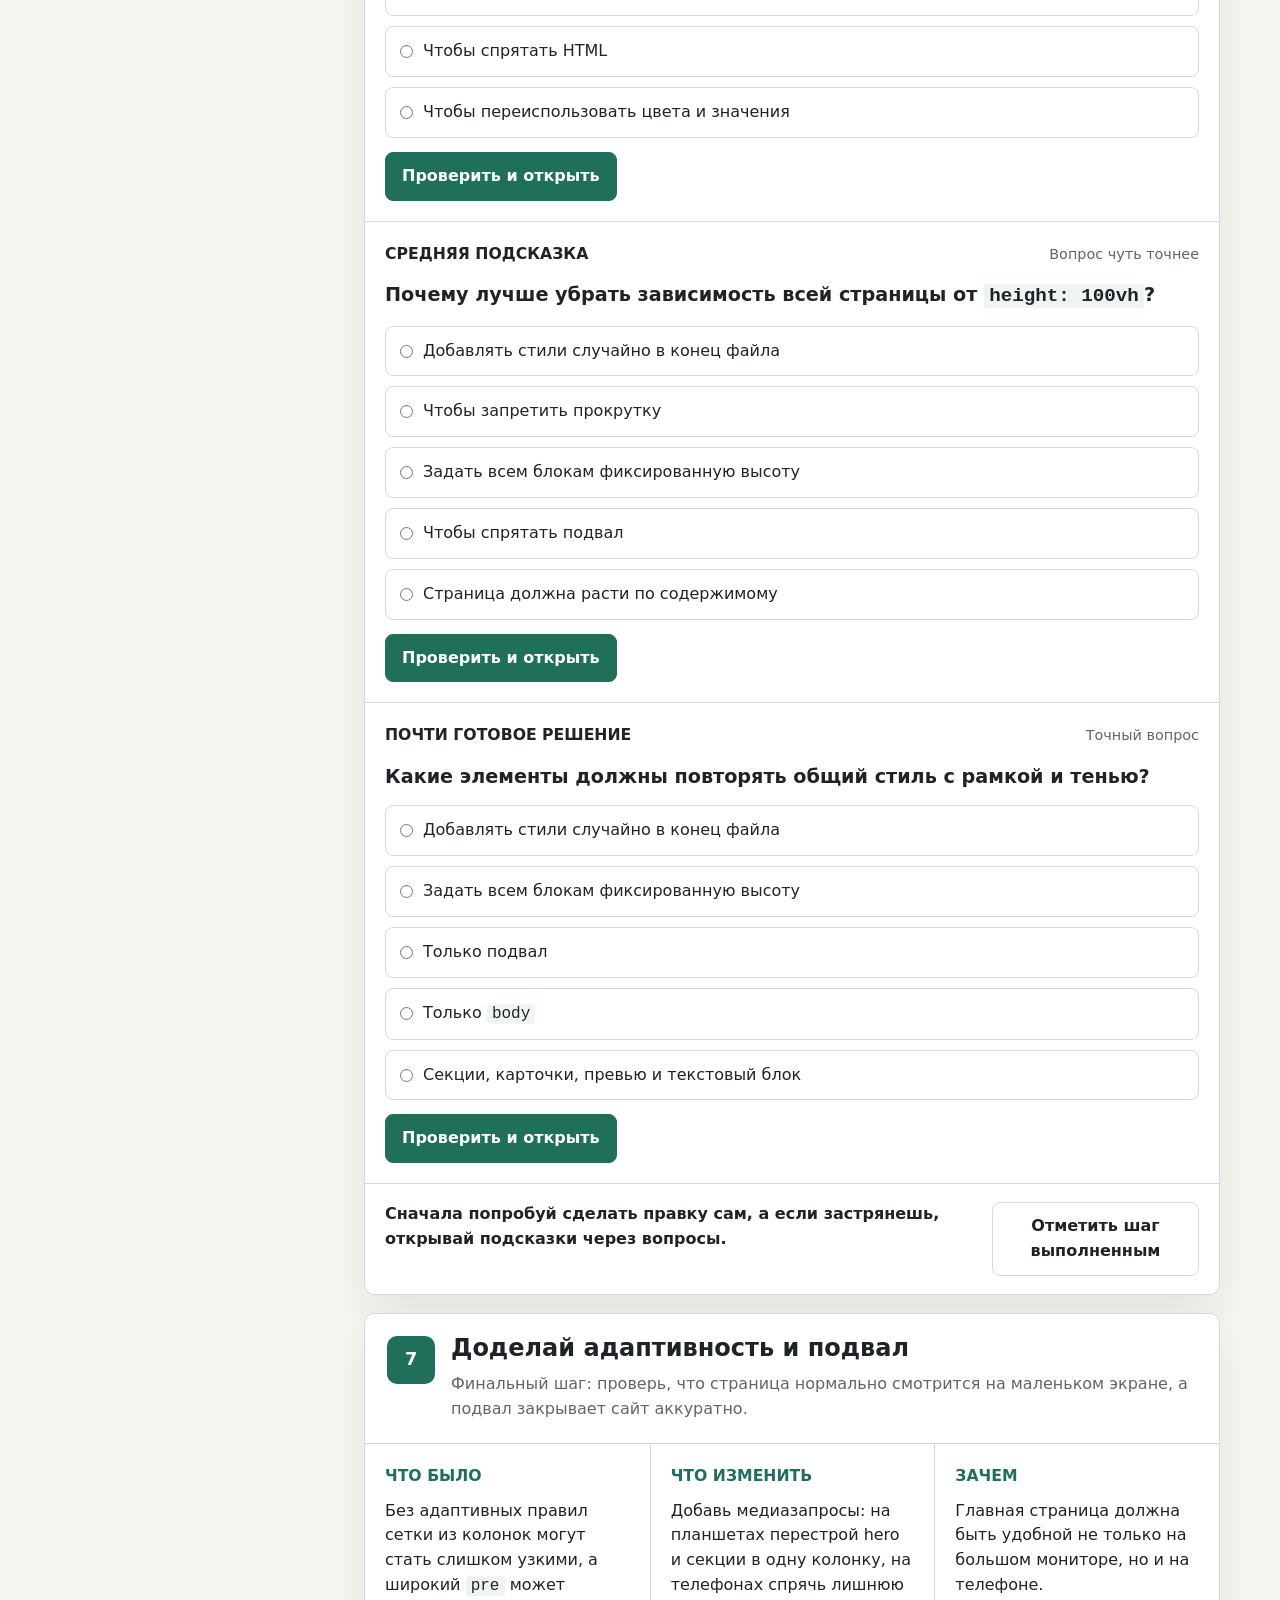
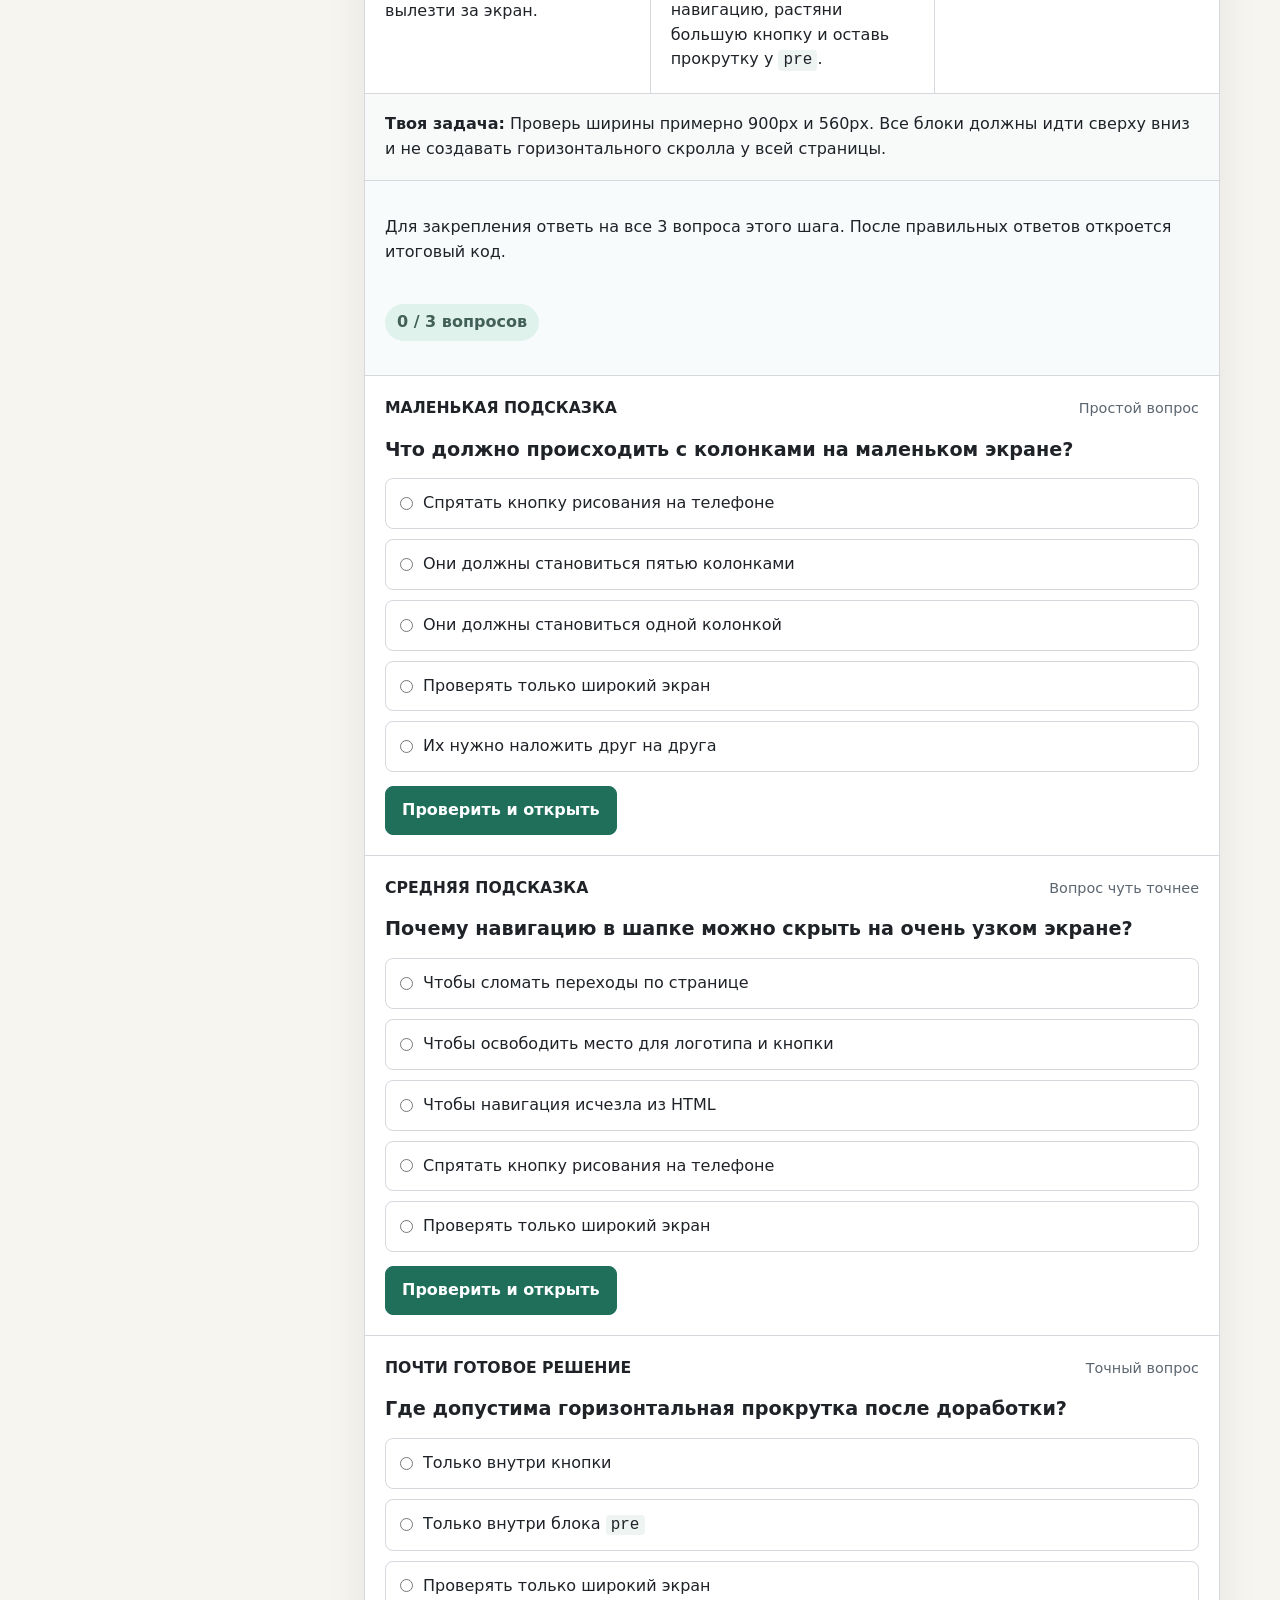
==== commit 930ad034: "added a new guide with pixel" ====
--- a/index.html
+++ b/index.html
@@ -3,7 +3,7 @@
   <head>
     <meta charset="UTF-8" />
     <meta name="viewport" content="width=device-width, initial-scale=1.0" />
-    <title>Пошаговый гайд по сохранению рисунка</title>
+    <title>Пошаговый гайд по доработке главной страницы</title>
     <link rel="stylesheet" href="style.css" />
   </head>
   <body>
@@ -11,17 +11,18 @@
       <div class="hero__inner">
         <div class="hero__copy">
           <p class="eyebrow">Пошаговый гайд</p>
-          <h1>Как сделать сохранение рисунка в картинку</h1>
+          <h1>Доработай главную страницу пиксельного редактора</h1>
           <p>
-            Здесь ты спокойно и по шагам доработаешь свой редактор так, чтобы
-            рисунок можно было скачать как PNG. Мы не переделываем весь проект,
-            а добавляем только нужную логику.
+            Здесь ты шаг за шагом приведешь главную страницу в порядок: сохранишь
+            общий стиль, оставишь блок с текстом в <code>pre</code>, добавишь
+            большую кнопку перехода к рисованию, скриншоты и понятное объяснение
+            работы редактора.
           </p>
         </div>
 
         <div class="progress-card" aria-live="polite">
           <span class="progress-card__label">Прогресс</span>
-          <strong id="progressText">0 из 5 шагов</strong>
+          <strong id="progressText">0 из 7 шагов</strong>
           <div class="progress-bar" aria-hidden="true">
             <span id="progressBar"></span>
           </div>
@@ -45,22 +46,24 @@
         <nav id="stepNav"></nav>
       </aside>
 
-      <section class="lesson" aria-label="Инструкция по доработке">
+      <section class="lesson" aria-label="Инструкция по доработке главной страницы">
         <section class="intro">
           <div>
             <p class="eyebrow">Как идти</p>
-            <h2>Сначала подключаем инструмент, потом пишем логику</h2>
+            <h2>Сначала структура, потом оформление</h2>
           </div>
           <div>
             <p>
-              В этой доработке главное находится в JavaScript, но один короткий
-              шаг будет и в HTML. Твоя цель простая:
+              Твоя задача не в том, чтобы сделать другой сайт с нуля. Нужно
+              аккуратно доработать уже существующую главную страницу: убрать
+              лишние костыли, заполнить пустые места и объяснить посетителю,
+              что это за пиксельный редактор.
             </p>
             <ul class="intro__list">
-              <li>подключить библиотеку для экспорта блока в PNG;</li>
-              <li>взять в JS кнопку и поле для рисования;</li>
-              <li>собрать функцию сохранения;</li>
-              <li>запустить скачивание по нажатию на кнопку.</li>
+              <li>пути к логотипу и странице рисования оставляй такими, как в твоем проекте;</li>
+              <li>текстовый блок в <code>pre</code> должен остаться именно <code>pre</code>;</li>
+              <li>не используй сложные сборщики, фреймворки и лишние библиотеки;</li>
+              <li>после отметки шага ответь на вопросы, чтобы открыть итоговый код.</li>
             </ul>
           </div>
         </section>
@@ -69,48 +72,39 @@
 
         <section class="finish" aria-labelledby="finish-title">
           <p class="eyebrow">Финальная проверка</p>
-          <h2 id="finish-title">Проверь готовое сохранение</h2>
+          <h2 id="finish-title">Проверь готовую главную страницу</h2>
           <p>
-            После последнего шага твой редактор должен уметь скачивать именно
-            рисунок, а не всю страницу целиком. Если что-то не сработало, пройди
-            шаги еще раз и сверь итоговый код.
+            После последнего шага страница должна выглядеть как аккуратная
+            презентация проекта: понятная шапка, сильный первый экран, большая
+            кнопка перехода к рисованию, сохраненный блок <code>pre</code>,
+            скриншоты редактора, объяснение принципов работы и нормальная
+            адаптивность.
           </p>
 
           <div class="checklist">
             <label>
               <input type="checkbox" />
-              <span>
-                В HTML подключена библиотека <code>dom-to-image</code>, и она
-                стоит перед твоим основным JS.
-              </span>
+              <span>В шапке есть логотип, навигация и короткая ссылка к рисованию.</span>
             </label>
             <label>
               <input type="checkbox" />
-              <span>
-                В JS есть переменные для кнопки <code>.save-image</code> и
-                поля <code>.field</code>.
-              </span>
+              <span>На первом экране есть большая кнопка <code>Перейти к рисованию</code>.</span>
             </label>
             <label>
               <input type="checkbox" />
-              <span>
-                Отдельная функция вызывает
-                <code>domtoimage.toPng(field)</code>.
-              </span>
+              <span>Блок с длинным текстом остался в <code>pre</code> и сохраняет переносы.</span>
             </label>
             <label>
               <input type="checkbox" />
-              <span>
-                После получения <code>dataUrl</code> создается временная
-                ссылка, и через нее запускается скачивание.
-              </span>
+              <span>На странице есть секция со скриншотами редактора и понятными подписями.</span>
             </label>
             <label>
               <input type="checkbox" />
-              <span>
-                После клика по кнопке скачивается PNG только с областью
-                рисования, без панели и подвала.
-              </span>
+              <span>Есть объяснение: сетка, палитра и инструменты работают вместе.</span>
+            </label>
+            <label>
+              <input type="checkbox" />
+              <span>На мобильной ширине блоки не вылезают за экран и читаются сверху вниз.</span>
             </label>
           </div>
         </section>
--- a/style.css
+++ b/style.css
@@ -48,6 +48,7 @@
   padding: 0.08rem 0.32rem;
   border-radius: 4px;
   background: rgba(31, 111, 91, 0.08);
+  overflow-wrap: anywhere;
 }
 
 .hero {
@@ -414,6 +415,7 @@
 
 .option span {
   min-width: 0;
+  overflow-wrap: anywhere;
 }
 
 .hint__actions {
@@ -492,6 +494,7 @@
   padding: 0;
   background: transparent;
   color: inherit;
+  overflow-wrap: normal;
 }
 
 .step__result {
@@ -571,6 +574,10 @@
 .checklist input {
   margin-top: 0.2rem;
   flex: 0 0 auto;
+}
+
+.checklist span {
+  min-width: 0;
 }
 
 .button {
